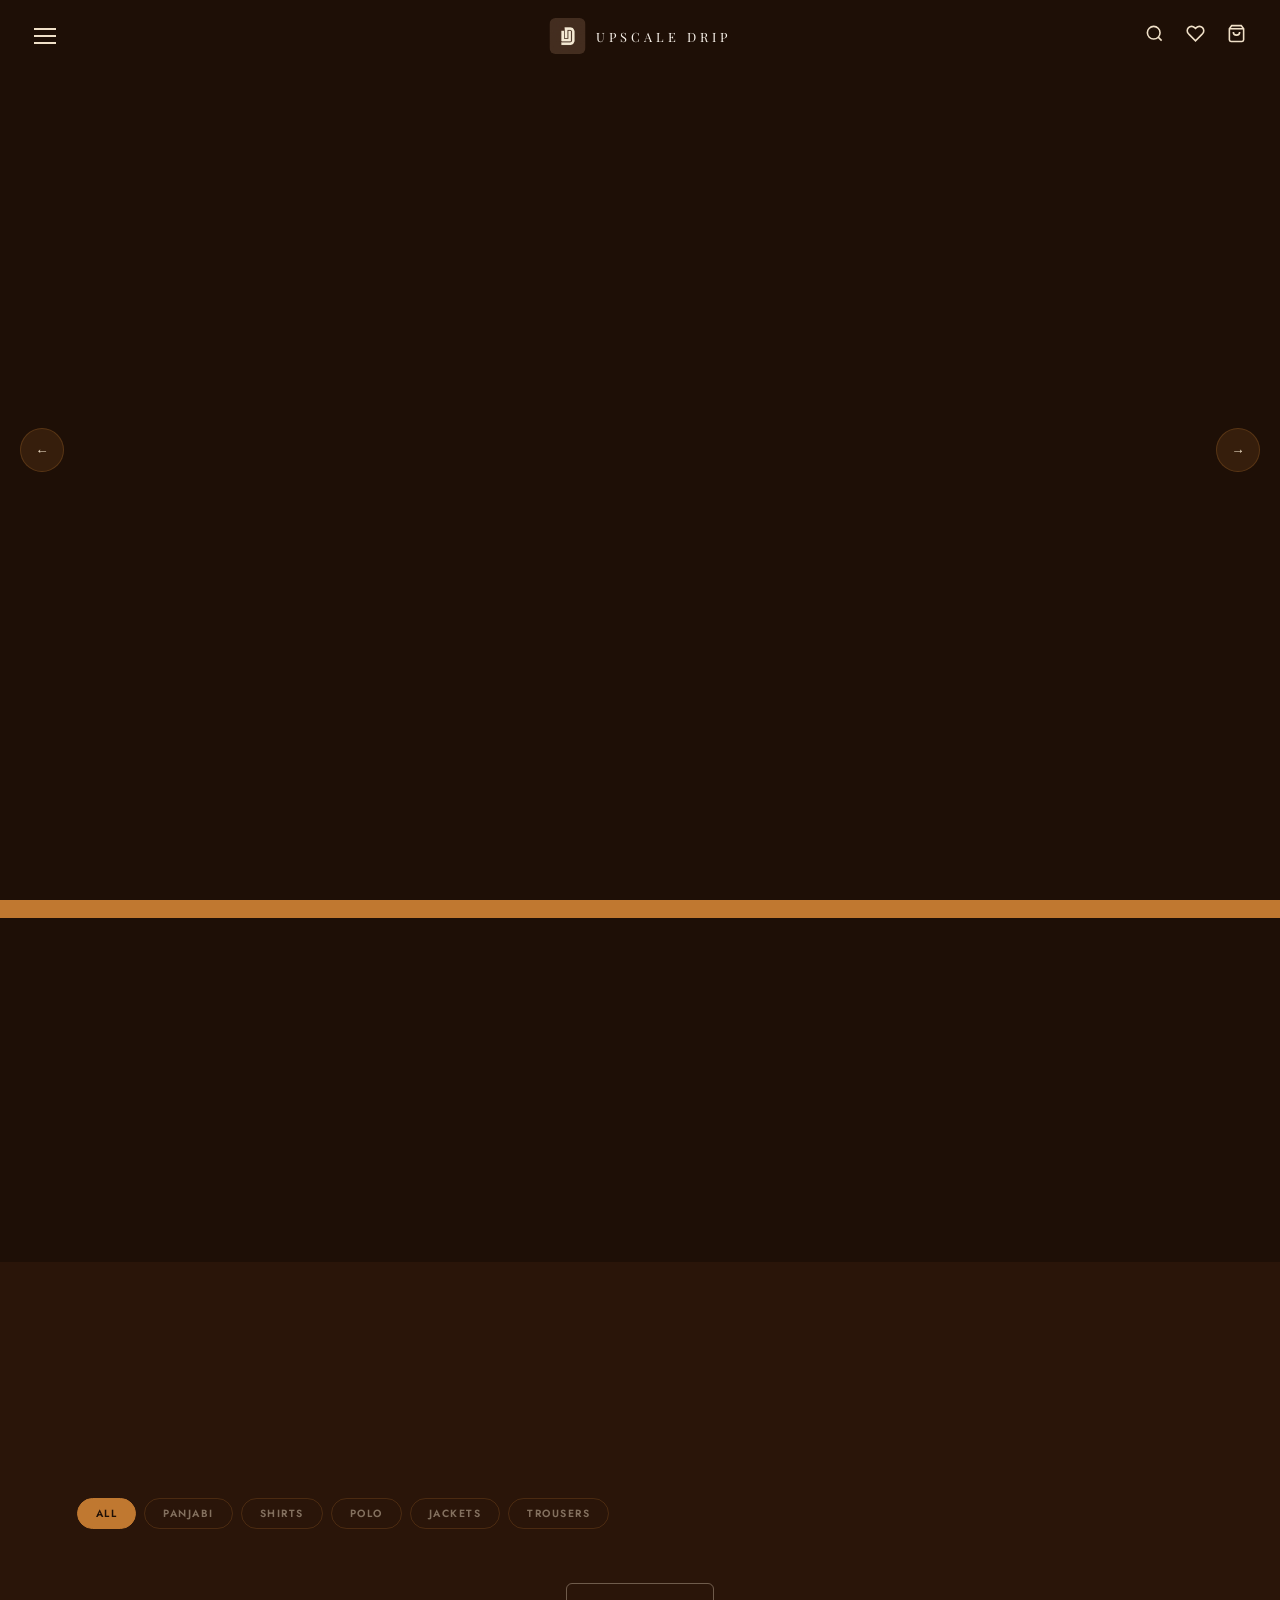
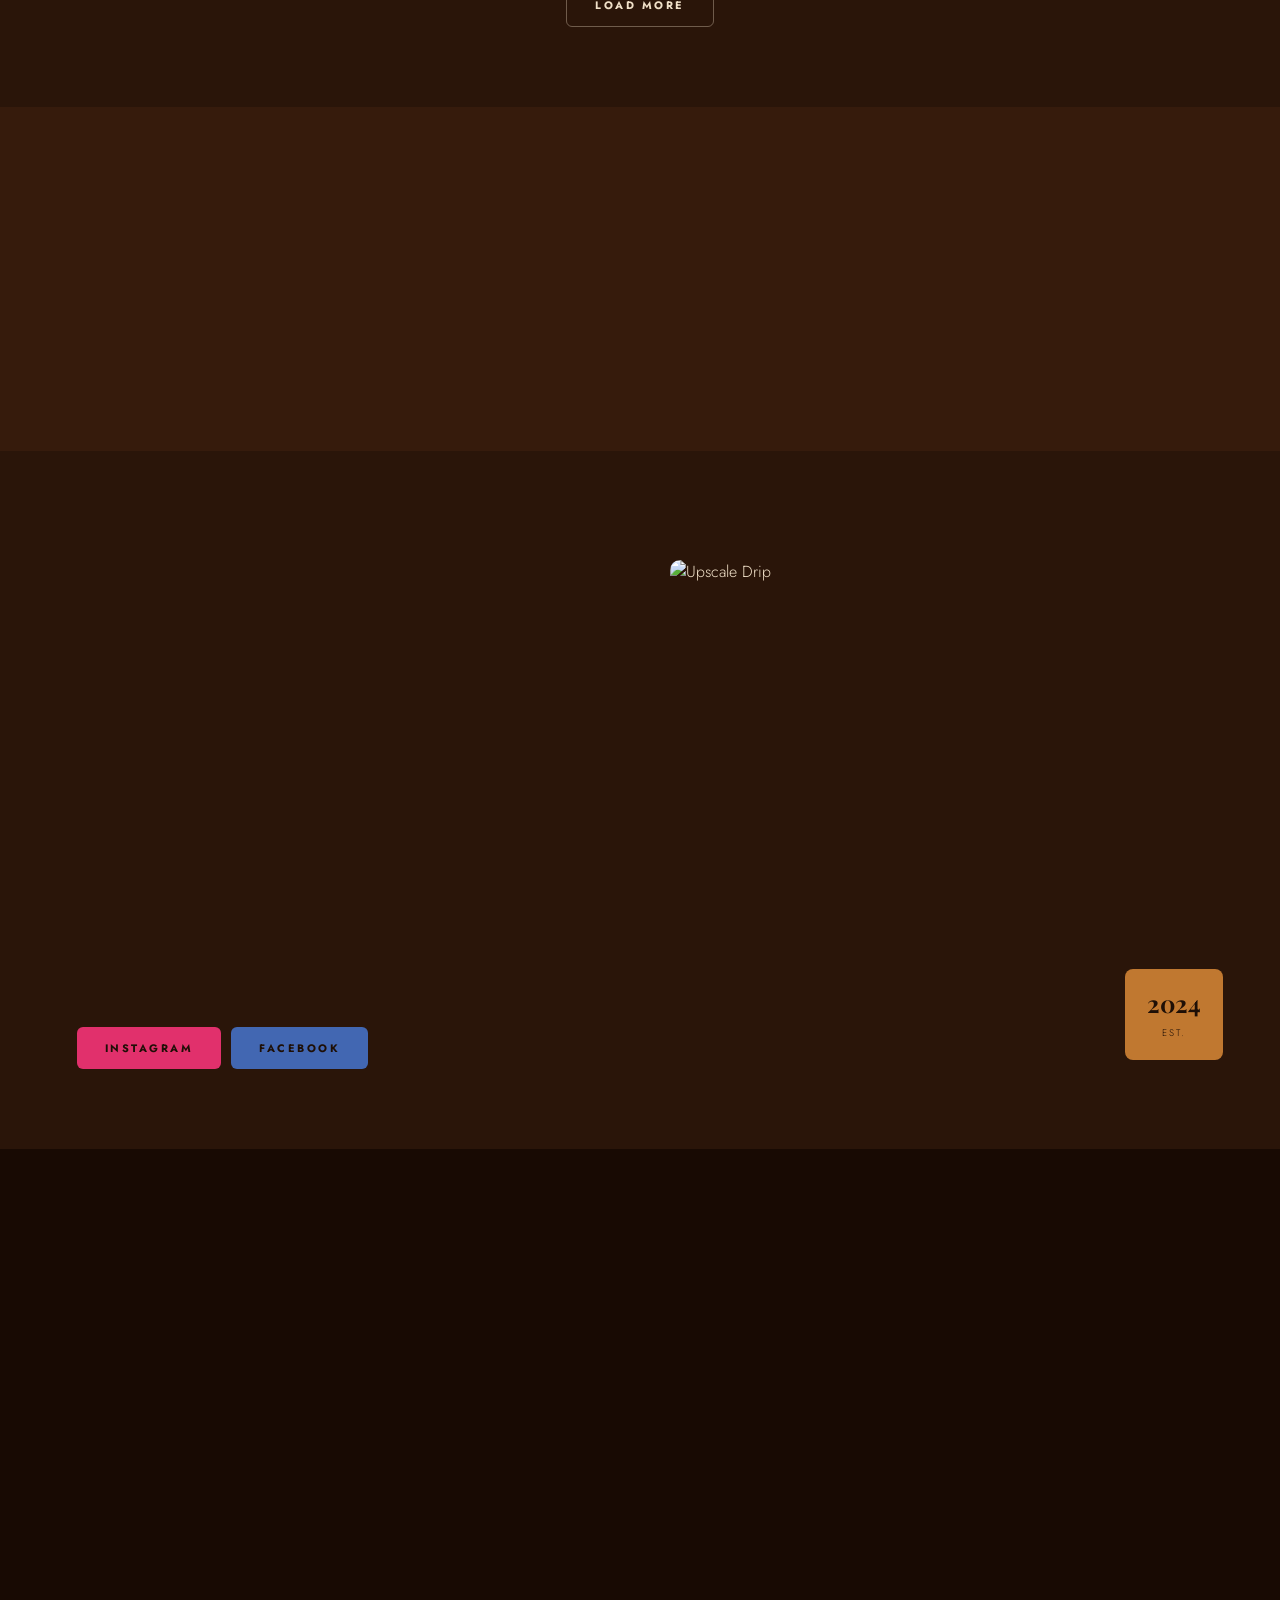
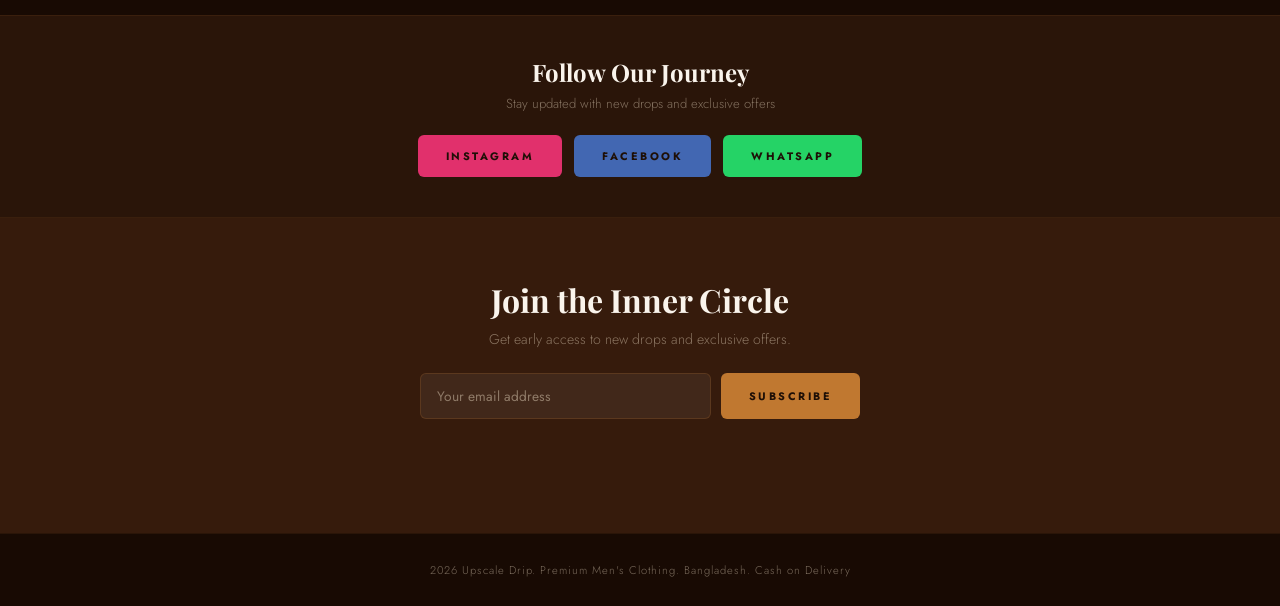
==== index.html @ 6ef4480a "Add files via upload" ====
<!DOCTYPE html>
<html lang="en">
<head>
<meta charset="UTF-8"/>
<meta name="viewport" content="width=device-width,initial-scale=1.0"/>
<title>Upscale Drip - Premium Men's Clothing</title>
<link href="https://fonts.googleapis.com/css2?family=Playfair+Display:ital,wght@0,400;0,700;1,400&family=Jost:wght@200;300;400;500;600&display=swap" rel="stylesheet"/>
<style>
*,*::before,*::after{box-sizing:border-box;margin:0;padding:0}
:root{--bg:#1e0f06;--bg2:#2a1509;--bg3:#361b0c;--bg4:#180a03;--ac:#c07830;--ac2:#e09048;--cr:#f0e0c8;--cr2:#faf4ec;--mu:rgba(240,224,200,.45);--r:6px;--sf:'Playfair Display',serif;--bf:'Jost',sans-serif}
html{scroll-behavior:smooth}
body{background:var(--bg);color:var(--cr);font-family:var(--bf);font-weight:300;overflow-x:hidden}
img{max-width:100%;display:block}
a{color:inherit;text-decoration:none}
button{font-family:inherit;cursor:pointer;border:none;background:none}
.nav{position:fixed;top:0;left:0;right:0;z-index:500;display:flex;align-items:center;justify-content:space-between;padding:18px 28px;transition:all .35s}
.nav.scrolled{background:rgba(20,8,2,.92);backdrop-filter:blur(12px);padding:13px 28px;box-shadow:0 2px 30px rgba(0,0,0,.4)}
.hamburger{display:flex;flex-direction:column;gap:5px;padding:6px}
.hamburger span{display:block;width:22px;height:2px;background:var(--cr);transition:all .3s;transform-origin:center}
.hamburger.open span:nth-child(1){transform:translateY(7px) rotate(45deg)}
.hamburger.open span:nth-child(2){opacity:0}
.hamburger.open span:nth-child(3){transform:translateY(-7px) rotate(-45deg)}
.nav__logo{display:flex;align-items:center;gap:10px;position:absolute;left:50%;transform:translateX(-50%)}
.nav__logo-img{width:36px;height:36px;border-radius:6px;object-fit:cover}
.nav__logo span{font-family:var(--sf);font-size:.8rem;letter-spacing:4px;color:var(--cr2)}
.nav__icons{display:flex;align-items:center;gap:10px}
.nav__icon{color:var(--cr);padding:6px;position:relative;transition:color .2s}
.nav__icon:hover{color:var(--ac)}
.cart-badge{position:absolute;top:-2px;right:-2px;background:var(--ac);color:var(--bg);font-size:.55rem;font-weight:700;width:16px;height:16px;border-radius:50%;display:flex;align-items:center;justify-content:center;opacity:0;transition:opacity .2s}
.cart-badge.on{opacity:1}
.menu-overlay{display:none;position:fixed;inset:0;background:rgba(0,0,0,.6);z-index:700}
.menu-overlay.on{display:block}
.side-menu{position:fixed;top:0;left:-280px;width:280px;height:100vh;background:var(--bg4);z-index:800;transition:left .35s;display:flex;flex-direction:column;overflow-y:auto}
.side-menu.on{left:0}
.side-menu__top{padding:28px 20px 20px;border-bottom:1px solid rgba(192,120,48,.15);display:flex;align-items:center;gap:12px;position:relative}
.side-menu__logo{width:42px;height:42px;border-radius:8px;object-fit:cover}
.side-menu__brand{font-family:var(--sf);font-size:.85rem;letter-spacing:3px;color:var(--ac)}
.side-menu__close{position:absolute;right:16px;top:24px;color:var(--mu);font-size:1.1rem;padding:4px}
.side-menu__nav{padding:10px 0;flex:1}
.side-menu__nav a{display:flex;align-items:center;gap:12px;padding:13px 20px;font-size:.82rem;color:var(--mu);transition:all .2s}
.side-menu__nav a:hover{color:var(--ac);background:rgba(192,120,48,.06)}
.side-menu__socials{padding:16px 20px;border-top:1px solid rgba(192,120,48,.12)}
.side-menu__social-label{font-size:.58rem;letter-spacing:3px;text-transform:uppercase;color:var(--mu);margin-bottom:10px}
.social-row{display:flex;align-items:center;gap:10px;padding:8px 0;font-size:.76rem;transition:color .2s}
.social-row.ig:hover{color:#e1306c}.social-row.fb:hover{color:#4267b2}.social-row.wa:hover{color:#25d366}
.search-bar{position:fixed;top:0;left:0;right:0;background:var(--bg2);border-bottom:1px solid rgba(192,120,48,.2);padding:16px 24px;display:none;align-items:center;gap:12px;z-index:600}
.search-bar.on{display:flex}
.search-bar input{flex:1;background:none;border:none;outline:none;color:var(--cr);font-size:1rem;font-family:var(--bf)}
.search-bar input::placeholder{color:var(--mu)}
.hero{height:100vh;min-height:600px;position:relative;overflow:hidden}
.hero__slides{position:absolute;inset:0}
.hero__slide{position:absolute;inset:0;background-size:cover;background-position:center;opacity:0;transition:opacity 1s}
.hero__slide.active{opacity:1}
.hero__overlay{position:absolute;inset:0;background:linear-gradient(to right,rgba(10,4,1,.75) 40%,rgba(10,4,1,.2))}
.hero__content{position:absolute;bottom:15%;left:8%;max-width:520px}
.hero__tag{font-size:.65rem;letter-spacing:4px;text-transform:uppercase;color:var(--ac);margin-bottom:14px}
.hero__content h1{font-family:var(--sf);font-size:clamp(2.8rem,7vw,5.5rem);line-height:1.05;color:var(--cr2);margin-bottom:16px}
.hero__content h1 em{color:var(--ac);font-style:italic}
.hero__sub{font-size:.9rem;color:var(--mu);margin-bottom:28px;line-height:1.7;max-width:380px}
.hero__btns{display:flex;gap:12px;flex-wrap:wrap}
.hero__dots{position:absolute;bottom:32px;left:50%;transform:translateX(-50%);display:flex;gap:8px}
.hero__dot{width:6px;height:6px;border-radius:50%;background:rgba(240,224,200,.3);cursor:pointer;transition:all .3s}
.hero__dot.active{background:var(--ac);width:22px;border-radius:4px}
.hero__arr{position:absolute;top:50%;transform:translateY(-50%);background:rgba(192,120,48,.15);border:1px solid rgba(192,120,48,.25);color:var(--cr);width:44px;height:44px;border-radius:50%;display:flex;align-items:center;justify-content:center;transition:all .25s}
.hero__arr:hover{background:rgba(192,120,48,.3)}
.hero__arr--l{left:20px}.hero__arr--r{right:20px}
.ticker{background:var(--ac);overflow:hidden;padding:9px 0}
.ticker__inner{display:flex;white-space:nowrap;animation:tick 22s linear infinite}
@keyframes tick{0%{transform:translateX(0)}100%{transform:translateX(-50%)}}
.ticker__item{font-size:.65rem;font-weight:600;letter-spacing:3px;text-transform:uppercase;color:var(--bg);padding:0 28px}
.ticker__dot{color:var(--bg3);opacity:.5}
section{padding:80px 6%}
.sec-tag{font-size:.6rem;letter-spacing:4px;text-transform:uppercase;color:var(--ac);margin-bottom:8px}
.sec-title{font-family:var(--sf);font-size:clamp(1.8rem,4vw,3rem);color:var(--cr2);margin-bottom:10px}
.sec-sub{color:var(--mu);font-size:.88rem;max-width:480px;line-height:1.7;margin-bottom:36px}
.products-grid{display:grid;grid-template-columns:repeat(auto-fill,minmax(240px,1fr));gap:20px;margin-bottom:28px}
.pcard{background:var(--bg2);border-radius:10px;overflow:hidden;cursor:pointer;transition:transform .3s,box-shadow .3s}
.pcard:hover{transform:translateY(-5px);box-shadow:0 20px 50px rgba(0,0,0,.4)}
.pcard__img{position:relative;overflow:hidden;aspect-ratio:3/4}
.pcard__img img{width:100%;height:100%;object-fit:cover;object-position:top;transition:transform .5s}
.pcard:hover .pcard__img img{transform:scale(1.06)}
.pcard__ov{position:absolute;inset:0;display:flex;align-items:flex-end;justify-content:center;padding-bottom:16px;background:linear-gradient(to top,rgba(0,0,0,.5),transparent);opacity:0;transition:opacity .3s}
.pcard:hover .pcard__ov{opacity:1}
.qv-btn{background:var(--ac);color:var(--bg);font-size:.62rem;font-weight:700;letter-spacing:2px;text-transform:uppercase;padding:9px 20px;border-radius:4px}
.pcard__info{padding:14px 16px}
.pcard__info h3{font-family:var(--sf);font-size:.95rem;color:var(--cr2);margin-bottom:3px;line-height:1.3}
.pcat{font-size:.62rem;letter-spacing:2px;text-transform:uppercase;color:var(--mu);margin-bottom:8px}
.pcur{font-size:1rem;font-weight:600;color:var(--ac)}
.badge{position:absolute;top:12px;left:12px;font-size:.55rem;font-weight:700;letter-spacing:1.5px;text-transform:uppercase;padding:4px 9px;border-radius:3px}
.b-new{background:var(--ac);color:var(--bg)}
.filters{display:flex;gap:8px;flex-wrap:wrap;margin-bottom:26px}
.fbtn{padding:7px 18px;border-radius:20px;font-size:.65rem;font-weight:600;letter-spacing:1.5px;text-transform:uppercase;border:1px solid rgba(192,120,48,.22);color:var(--mu);transition:all .22s}
.fbtn:hover{border-color:var(--ac);color:var(--cr)}
.fbtn.active{background:var(--ac);border-color:var(--ac);color:var(--bg)}
.btn{display:inline-flex;align-items:center;gap:8px;padding:13px 28px;background:var(--ac);color:var(--bg);font-family:var(--bf);font-size:.68rem;font-weight:700;letter-spacing:2.5px;text-transform:uppercase;border-radius:var(--r);transition:all .25s;border:none;cursor:pointer}
.btn:hover{background:var(--ac2);transform:translateY(-2px)}
.btn--ghost{background:transparent;border:1px solid rgba(240,224,200,.35);color:var(--cr)}
.btn--ghost:hover{background:rgba(240,224,200,.08);border-color:var(--cr)}
.load-wrap{text-align:center;margin-top:10px}
#about{background:var(--bg2)}
.about-grid{display:grid;grid-template-columns:1fr 1fr;gap:60px;align-items:center}
.about-stats{display:grid;grid-template-columns:1fr 1fr;gap:20px;margin:28px 0}
.stat{background:var(--bg3);border-radius:8px;padding:20px;text-align:center}
.stat-num{font-family:var(--sf);font-size:2rem;color:var(--ac)}
.stat-lbl{font-size:.62rem;letter-spacing:2px;text-transform:uppercase;color:var(--mu);margin-top:4px}
.about-img-wrap{position:relative}
.about-img-wrap img{border-radius:10px;width:100%;height:480px;object-fit:cover}
.about-badge{position:absolute;bottom:-20px;right:-20px;background:var(--ac);color:var(--bg);padding:18px 22px;border-radius:8px;text-align:center}
.about-badge strong{font-family:var(--sf);font-size:1.5rem;display:block}
.about-badge span{font-size:.6rem;letter-spacing:2px;text-transform:uppercase}
.about-socials{display:flex;gap:10px;flex-wrap:wrap;margin-top:24px}
#panjabi{background:var(--bg3)}
#contact{background:var(--bg4)}
.contact-grid{display:grid;grid-template-columns:repeat(4,1fr);gap:16px}
.ccard{background:var(--bg2);border:1px solid rgba(192,120,48,.12);border-radius:10px;padding:28px 20px;text-align:center;transition:all .3s;display:block}
.ccard:hover{border-color:var(--ac);transform:translateY(-4px)}
.ccard svg{margin:0 auto 14px;color:var(--ac)}
.ccard h4{font-family:var(--sf);font-size:.95rem;color:var(--cr2);margin-bottom:6px}
.ccard p{font-size:.75rem;color:var(--mu)}
.social-banner{background:var(--bg2);border-top:1px solid rgba(192,120,48,.1);border-bottom:1px solid rgba(192,120,48,.1);padding:40px 6%;text-align:center}
.social-banner h3{font-family:var(--sf);font-size:1.5rem;color:var(--cr2);margin-bottom:6px}
.social-banner p{color:var(--mu);font-size:.82rem;margin-bottom:22px}
.social-btns{display:flex;justify-content:center;gap:12px;flex-wrap:wrap}
.sb-ig{background:#e1306c}.sb-ig:hover{background:#c02060}
.sb-fb{background:#4267b2}.sb-fb:hover{background:#304d99}
.sb-wa{background:#25d366}.sb-wa:hover{background:#1aaa50}
.newsletter{background:var(--bg3);padding:60px 6%;text-align:center}
.newsletter h2{font-family:var(--sf);font-size:2rem;color:var(--cr2);margin-bottom:8px}
.newsletter p{color:var(--mu);margin-bottom:24px;font-size:.88rem}
.nl-form{display:flex;gap:10px;max-width:440px;margin:0 auto}
.nl-form input{flex:1;padding:12px 16px;background:rgba(255,255,255,.06);border:1px solid rgba(192,120,48,.2);color:var(--cr);font-family:var(--bf);font-size:.86rem;border-radius:var(--r);outline:none}
.nl-form input::placeholder{color:var(--mu)}
#nlMsg{margin-top:12px;color:var(--ac);font-size:.78rem;min-height:18px}
footer{background:var(--bg4);padding:28px 6%;text-align:center;border-top:1px solid rgba(192,120,48,.1)}
footer p{font-size:.7rem;color:var(--mu);letter-spacing:1px}
.overlay{display:none;position:fixed;inset:0;background:rgba(0,0,0,.7);backdrop-filter:blur(4px);z-index:900}
.overlay.on{display:block}
.hi-overlay{z-index:1100}
.prod-modal{position:fixed;top:50%;left:50%;transform:translate(-50%,-50%) scale(.93);background:var(--bg2);width:92%;max-width:700px;max-height:90vh;overflow-y:auto;border-radius:12px;display:flex;z-index:901;opacity:0;pointer-events:none;transition:all .3s;box-shadow:0 30px 80px rgba(0,0,0,.7)}
.prod-modal.on{opacity:1;pointer-events:all;transform:translate(-50%,-50%) scale(1)}
.modal-close{position:absolute;top:14px;right:16px;font-size:1.2rem;color:var(--mu);z-index:10}
.modal-img{width:45%;flex-shrink:0}
.modal-img img{width:100%;height:100%;object-fit:cover;object-position:top;border-radius:12px 0 0 12px}
.modal-body{padding:32px 28px;flex:1}
.modal-tag{font-size:.58rem;font-weight:700;letter-spacing:2px;text-transform:uppercase;padding:4px 9px;border-radius:3px;display:inline-block;margin-bottom:10px}
.modal-body h2{font-family:var(--sf);font-size:1.35rem;color:var(--cr2);margin-bottom:10px;line-height:1.3}
.mprice{font-size:1.4rem;font-weight:600;color:var(--ac)}
.mdesc{font-size:.8rem;color:var(--mu);line-height:1.7;margin:12px 0}
.modal-opt{margin-top:16px}
.opt-label{font-size:.6rem;letter-spacing:2px;text-transform:uppercase;color:var(--ac);margin-bottom:8px}
.size-grid{display:flex;gap:7px;flex-wrap:wrap}
.sbtn{padding:7px 13px;border:1px solid rgba(192,120,48,.25);color:var(--mu);font-size:.75rem;border-radius:4px;transition:all .2s}
.sbtn:hover{border-color:var(--ac);color:var(--cr)}
.sbtn.sel{background:var(--ac);border-color:var(--ac);color:var(--bg);font-weight:700}
.qty-box{display:flex;align-items:center}
.qty-box button{width:34px;height:34px;border:1px solid rgba(192,120,48,.25);color:var(--cr);font-size:1rem}
.qty-box span{width:40px;text-align:center;font-size:.9rem;border-top:1px solid rgba(192,120,48,.25);border-bottom:1px solid rgba(192,120,48,.25);height:34px;line-height:34px}
.add-btn{width:100%;margin-top:20px;justify-content:center}
.cart-overlay{display:none;position:fixed;inset:0;background:rgba(0,0,0,.6);z-index:1000}
.cart-overlay.on{display:block}
.cart-drawer{position:fixed;top:0;right:-420px;width:100%;max-width:420px;height:100vh;background:var(--bg2);z-index:1001;transition:right .35s;display:flex;flex-direction:column;border-left:1px solid rgba(192,120,48,.15)}
.cart-drawer.on{right:0}
.drawer-head{padding:20px 20px 16px;border-bottom:1px solid rgba(192,120,48,.12);display:flex;align-items:center;justify-content:space-between}
.drawer-head h3{font-family:var(--sf);font-size:1.1rem;color:var(--cr2)}
.drawer-head span{font-size:.72rem;color:var(--mu)}
.drawer-close{color:var(--mu);font-size:1.1rem}
.drawer-body{flex:1;overflow-y:auto;padding:16px 20px}
.empty-msg{text-align:center;color:var(--mu);padding:40px 0;font-size:.85rem}
.citem{display:flex;gap:13px;margin-bottom:16px;padding-bottom:16px;border-bottom:1px solid rgba(192,120,48,.08)}
.citem__img{width:68px;height:80px;flex-shrink:0;border-radius:6px;overflow:hidden}
.citem__img img{width:100%;height:100%;object-fit:cover;object-position:top}
.citem__info{flex:1;min-width:0}
.citem__info h4{font-family:var(--sf);font-size:.85rem;color:var(--cr2);line-height:1.3;margin-bottom:3px}
.citem__info p{font-size:.7rem;color:var(--mu);margin-bottom:8px}
.citem__row{display:flex;align-items:center;justify-content:space-between}
.qty-ctrl{display:flex;align-items:center;border:1px solid rgba(192,120,48,.2);border-radius:4px;overflow:hidden}
.qty-ctrl button{width:26px;height:26px;color:var(--cr);font-size:.9rem}
.qty-ctrl span{width:28px;text-align:center;font-size:.78rem}
.rm-btn{font-size:.62rem;letter-spacing:1px;text-transform:uppercase;color:var(--mu)}
.rm-btn:hover{color:#e74c3c}
.cprice{font-size:.88rem;font-weight:600;color:var(--ac);flex-shrink:0}
.drawer-footer{padding:16px 20px;border-top:1px solid rgba(192,120,48,.12)}
.cart-total-row{display:flex;justify-content:space-between;align-items:center;margin-bottom:12px;font-size:.82rem}
.cart-total-row strong{font-size:1rem;color:var(--ac)}
.co-modal{position:fixed;top:50%;left:50%;transform:translate(-50%,-50%) scale(.93);background:var(--bg2);width:92%;max-width:480px;max-height:90vh;overflow-y:auto;border-radius:12px;padding:34px 30px;z-index:1001;opacity:0;pointer-events:none;transition:all .3s;box-shadow:0 30px 80px rgba(0,0,0,.7)}
.co-modal.on{opacity:1;pointer-events:all;transform:translate(-50%,-50%) scale(1)}
.co-modal h2{font-family:var(--sf);font-size:1.5rem;color:var(--cr2);margin-bottom:4px}
.co-sub{font-size:.72rem;color:var(--mu);margin-bottom:20px}
.form-row2{display:grid;grid-template-columns:1fr 1fr;gap:10px;margin-bottom:10px}
.co-modal input,.co-modal textarea{width:100%;padding:11px 13px;background:rgba(255,255,255,.04);border:1px solid rgba(192,120,48,.2);color:var(--cr);font-family:var(--bf);font-size:.84rem;border-radius:var(--r);outline:none;margin-bottom:10px;resize:none}
.co-modal input:focus,.co-modal textarea:focus{border-color:var(--ac)}
.co-modal input::placeholder,.co-modal textarea::placeholder{color:var(--mu)}
.order-sum{background:var(--bg3);border-radius:6px;padding:12px 14px;margin-bottom:10px;font-size:.76rem;color:var(--mu);line-height:1.9}
.order-total-line{font-size:.82rem;color:var(--cr);margin-bottom:4px}
.order-total-line strong{color:var(--ac);font-size:1rem}
.suc-modal{position:fixed;top:50%;left:50%;transform:translate(-50%,-50%) scale(.93);background:var(--bg2);width:88%;max-width:380px;border-radius:14px;padding:44px 32px;text-align:center;z-index:1101;opacity:0;pointer-events:none;transition:all .3s;box-shadow:0 30px 80px rgba(0,0,0,.7)}
.suc-modal.on{opacity:1;pointer-events:all;transform:translate(-50%,-50%) scale(1)}
.suc-icon{font-size:2.8rem;margin-bottom:14px}
.suc-modal h2{font-family:var(--sf);font-size:1.5rem;color:var(--cr2);margin-bottom:8px}
.suc-modal p{font-size:.82rem;color:var(--mu);line-height:1.7;margin-bottom:20px}
.reveal{opacity:0;transform:translateY(28px);transition:opacity .65s,transform .65s}
/* GALLERY */
.gallery-main{width:100%;aspect-ratio:3/4;overflow:hidden;border-radius:12px 0 0 0}
.gallery-main img{width:100%;height:100%;object-fit:cover;object-position:top;transition:opacity .3s}
.gallery-thumbs{display:flex;gap:6px;padding:6px;overflow-x:auto;background:var(--bg3)}
.gthumb{width:54px;height:60px;flex-shrink:0;border-radius:4px;overflow:hidden;cursor:pointer;border:2px solid transparent;transition:border-color .2s}
.gthumb.active{border-color:var(--ac)}
.gthumb img{width:100%;height:100%;object-fit:cover;object-position:top}
/* COLORS */
.color-swatches{display:flex;gap:8px;flex-wrap:wrap;margin-top:6px}
.cswatch{width:26px;height:26px;border-radius:50%;cursor:pointer;border:2px solid transparent;transition:all .2s;box-shadow:0 0 0 1px rgba(240,224,200,.2)}
.cswatch.sel{border-color:var(--ac);transform:scale(1.15)}
.cname{font-size:.7rem;color:var(--mu);margin-left:4px;line-height:26px}
/* SIZE CHART */
.size-chart-btn{font-size:.65rem;color:var(--ac);text-decoration:underline;cursor:pointer;background:none;border:none;margin-left:8px}
.sc-modal{position:fixed;top:50%;left:50%;transform:translate(-50%,-50%) scale(.93);background:var(--bg2);width:92%;max-width:520px;max-height:80vh;overflow-y:auto;border-radius:12px;padding:28px;z-index:1200;opacity:0;pointer-events:none;transition:all .3s;box-shadow:0 30px 80px rgba(0,0,0,.8)}
.sc-modal.on{opacity:1;pointer-events:all;transform:translate(-50%,-50%) scale(1)}
.sc-modal h3{font-family:var(--sf);font-size:1.2rem;color:var(--cr2);margin-bottom:16px}
.sc-modal img{width:100%;border-radius:8px}
.sc-modal pre{font-size:.78rem;color:var(--mu);line-height:1.9;white-space:pre-wrap}
.reveal.vis{opacity:1;transform:none}
@media(max-width:860px){.about-grid{grid-template-columns:1fr}.about-img-wrap{display:none}.contact-grid{grid-template-columns:1fr 1fr}}
@media(max-width:560px){.prod-modal{flex-direction:column}.modal-img{width:100%;height:240px}.modal-img img{border-radius:12px 12px 0 0}.nl-form{flex-direction:column}.hero__content h1{font-size:2.4rem}}
@media(max-width:400px){.contact-grid{grid-template-columns:1fr}}
</style>
</head>
<body>

<nav class="nav" id="navbar">
  <button class="hamburger" id="hamburger"><span></span><span></span><span></span></button>
  <a href="#home" class="nav__logo">
    <img src="logo.jpg" alt="Upscale Drip" class="nav__logo-img"/>
    <span>UPSCALE DRIP</span>
  </a>
  <div class="nav__icons">
    <button class="nav__icon" id="searchToggle"><svg width="19" height="19" viewBox="0 0 24 24" fill="none" stroke="currentColor" stroke-width="2"><circle cx="11" cy="11" r="8"/><path d="m21 21-4.35-4.35"/></svg></button>
    <button class="nav__icon"><svg width="19" height="19" viewBox="0 0 24 24" fill="none" stroke="currentColor" stroke-width="2"><path d="M20.84 4.61a5.5 5.5 0 0 0-7.78 0L12 5.67l-1.06-1.06a5.5 5.5 0 0 0-7.78 7.78l1.06 1.06L12 21.23l7.78-7.78 1.06-1.06a5.5 5.5 0 0 0 0-7.78z"/></svg></button>
    <button class="nav__icon" id="cartBtn"><svg width="19" height="19" viewBox="0 0 24 24" fill="none" stroke="currentColor" stroke-width="2"><path d="M6 2 3 6v14a2 2 0 0 0 2 2h14a2 2 0 0 0 2-2V6l-3-4z"/><line x1="3" y1="6" x2="21" y2="6"/><path d="M16 10a4 4 0 0 1-8 0"/></svg><span class="cart-badge" id="cartCount">0</span></button>
  </div>
</nav>

<div class="menu-overlay" id="menuOverlay" onclick="closeMenu()"></div>
<aside class="side-menu" id="sideMenu">
  <div class="side-menu__top">
    <img src="logo.jpg" alt="Upscale Drip" class="side-menu__logo"/>
    <p class="side-menu__brand">UPSCALE DRIP</p>
    <button class="side-menu__close" onclick="closeMenu()">&#10005;</button>
  </div>
  <nav class="side-menu__nav">
    <a href="#home" onclick="closeMenu()">Home</a>
    <a href="#new" onclick="closeMenu()">New Arrivals</a>
    <a href="#collection" onclick="closeMenu()">Men's Collection</a>
    <a href="#panjabi" onclick="closeMenu()">Panjabi</a>
    <a href="#about" onclick="closeMenu()">About Us</a>
    <a href="#contact" onclick="closeMenu()">Contact</a>
  </nav>
  <div class="side-menu__socials">
    <p class="side-menu__social-label">Follow Us</p>
    <a href="https://www.instagram.com/upscale_drip/" target="_blank" class="social-row ig">Instagram</a>
    <a href="https://www.facebook.com/share/1BNRPVorrj/" target="_blank" class="social-row fb">Facebook</a>
    <a href="https://wa.me/8801964209823" target="_blank" class="social-row wa">WhatsApp</a>
  </div>
</aside>

<div class="search-bar" id="searchBar">
  <svg width="18" height="18" viewBox="0 0 24 24" fill="none" stroke="currentColor" stroke-width="2"><circle cx="11" cy="11" r="8"/><path d="m21 21-4.35-4.35"/></svg>
  <input type="text" id="searchInput" placeholder="Search products..."/>
  <button id="searchClose">&#10005;</button>
</div>

<section class="hero" id="home">
  <div class="hero__slides" id="heroSlides"></div>
  <button class="hero__arr hero__arr--l" onclick="prevSlide()">&#8592;</button>
  <button class="hero__arr hero__arr--r" onclick="nextSlide()">&#8594;</button>
  <div class="hero__dots" id="heroDots"></div>
</section>

<div class="ticker"><div class="ticker__inner" id="tickerInner"></div></div>

<section id="new">
  <p class="sec-tag reveal">Just Dropped</p>
  <h2 class="sec-title reveal">New Arrivals</h2>
  <p class="sec-sub reveal">The latest from Upscale Drip.</p>
  <div class="products-grid" id="newGrid"></div>
</section>

<section id="collection" style="background:var(--bg2)">
  <p class="sec-tag reveal">Explore</p>
  <h2 class="sec-title reveal">Men's Collection</h2>
  <p class="sec-sub reveal">From shirts to jackets, everything a man needs to dress sharp.</p>
  <div class="filters">
    <button class="fbtn active" data-f="all">All</button>
    <button class="fbtn" data-f="panjabi">Panjabi</button>
    <button class="fbtn" data-f="shirt">Shirts</button>
    <button class="fbtn" data-f="polo">Polo</button>
    <button class="fbtn" data-f="jacket">Jackets</button>
    <button class="fbtn" data-f="trouser">Trousers</button>
  </div>
  <div class="products-grid" id="allGrid"></div>
  <div class="load-wrap"><button class="btn btn--ghost" id="loadMore">Load More</button></div>
</section>

<section id="panjabi">
  <p class="sec-tag reveal">Traditional Modern</p>
  <h2 class="sec-title reveal">Short Panjabi</h2>
  <p class="sec-sub reveal">Premium cotton, hand-finished details.</p>
  <div class="products-grid" id="panjabi-grid"></div>
</section>

<section id="about">
  <div class="about-grid">
    <div>
      <p class="sec-tag reveal">Our Story</p>
      <h2 class="sec-title reveal">Crafted for the Modern Bangladeshi Man</h2>
      <p class="sec-sub reveal">Upscale Drip was born from a simple belief that men in Bangladesh deserve premium quality clothing.</p>
      <div class="about-stats">
        <div class="stat reveal"><div class="stat-num">500+</div><div class="stat-lbl">Happy Customers</div></div>
        <div class="stat reveal"><div class="stat-num">50+</div><div class="stat-lbl">Products</div></div>
        <div class="stat reveal"><div class="stat-num">100%</div><div class="stat-lbl">Premium Quality</div></div>
        <div class="stat reveal"><div class="stat-num">COD</div><div class="stat-lbl">Cash on Delivery</div></div>
      </div>
      <div class="about-socials">
        <a href="https://www.instagram.com/upscale_drip/" target="_blank" class="btn sb-ig">Instagram</a>
        <a href="https://www.facebook.com/share/1BNRPVorrj/" target="_blank" class="btn sb-fb">Facebook</a>
      </div>
    </div>
    <div class="about-img-wrap">
      <img src="https://images.unsplash.com/photo-1602810318383-e386cc2a3ccf?w=800&q=80" alt="Upscale Drip"/>
      <div class="about-badge"><strong>2024</strong><span>Est.</span></div>
    </div>
  </div>
</section>

<section id="contact">
  <p class="sec-tag reveal" style="text-align:center">Get in Touch</p>
  <h2 class="sec-title reveal" style="text-align:center">Contact Us</h2>
  <p class="sec-sub reveal" style="text-align:center;margin:0 auto 36px">We are here to help. Reach out anytime.</p>
  <div class="contact-grid">
    <a href="https://wa.me/8801964209823" target="_blank" class="ccard reveal"><svg width="28" height="28" viewBox="0 0 24 24" fill="none" stroke="currentColor" stroke-width="1.5"><path d="M21 11.5a8.38 8.38 0 0 1-.9 3.8 8.5 8.5 0 0 1-7.6 4.7 8.38 8.38 0 0 1-3.8-.9L3 21l1.9-5.7a8.38 8.38 0 0 1-.9-3.8 8.5 8.5 0 0 1 4.7-7.6 8.38 8.38 0 0 1 3.8-.9h.5a8.48 8.48 0 0 1 8 8v.5z"/></svg><h4>WhatsApp</h4><p>01964-209823</p></a>
    <a href="/cdn-cgi/l/email-protection#4237323121232e2726302b326c202602252f232b2e6c212d2f" class="ccard reveal"><svg width="28" height="28" viewBox="0 0 24 24" fill="none" stroke="currentColor" stroke-width="1.5"><path d="M4 4h16c1.1 0 2 .9 2 2v12c0 1.1-.9 2-2 2H4c-1.1 0-2-.9-2-2V6c0-1.1.9-2 2-2z"/><polyline points="22,6 12,13 2,6"/></svg><h4>Email</h4><p><span class="__cf_email__" data-cfemail="097c797a6a68656c6d7b6079276b6d496e64686065276a6664">[email&#160;protected]</span></p></a>
    <a href="https://www.instagram.com/upscale_drip/" target="_blank" class="ccard reveal"><svg width="28" height="28" viewBox="0 0 24 24" fill="none" stroke="currentColor" stroke-width="1.5"><rect x="2" y="2" width="20" height="20" rx="5"/><circle cx="12" cy="12" r="4"/><circle cx="17.5" cy="6.5" r="1.2" fill="currentColor" stroke="none"/></svg><h4>Instagram</h4><p>@upscale_drip</p></a>
    <a href="https://www.facebook.com/share/1BNRPVorrj/" target="_blank" class="ccard reveal"><svg width="28" height="28" viewBox="0 0 24 24" fill="none" stroke="currentColor" stroke-width="1.5"><path d="M18 2h-3a5 5 0 0 0-5 5v3H7v4h3v8h4v-8h3l1-4h-4V7a1 1 0 0 1 1-1h3z"/></svg><h4>Facebook</h4><p>Upscale Drip BD</p></a>
  </div>
</section>

<div class="social-banner">
  <h3>Follow Our Journey</h3>
  <p>Stay updated with new drops and exclusive offers</p>
  <div class="social-btns">
    <a href="https://www.instagram.com/upscale_drip/" target="_blank" class="btn sb-ig">Instagram</a>
    <a href="https://www.facebook.com/share/1BNRPVorrj/" target="_blank" class="btn sb-fb">Facebook</a>
    <a href="https://wa.me/8801964209823" target="_blank" class="btn sb-wa">WhatsApp</a>
  </div>
</div>

<div class="newsletter">
  <h2>Join the Inner Circle</h2>
  <p>Get early access to new drops and exclusive offers.</p>
  <form class="nl-form" onsubmit="handleNL(event)">
    <input type="email" placeholder="Your email address" required/>
    <button type="submit" class="btn">Subscribe</button>
  </form>
  <p id="nlMsg"></p>
</div>

<footer><p>2026 Upscale Drip. Premium Men's Clothing. Bangladesh. Cash on Delivery</p></footer>

<div class="cart-overlay" id="cartOverlay" onclick="closeCart()"></div>
<div class="cart-drawer" id="cartDrawer">
  <div class="drawer-head">
    <div><h3>Your Cart</h3><span id="cartItemCount">0 items</span></div>
    <button class="drawer-close" onclick="closeCart()">&#10005;</button>
  </div>
  <div class="drawer-body" id="cartItems"><div class="empty-msg">Your cart is empty</div></div>
  <div class="drawer-footer" id="cartFooter" style="display:none">
    <div class="cart-total-row"><span>Subtotal</span><strong id="cartTotal">৳0</strong></div>
    <button class="btn" style="width:100%;margin-top:14px;justify-content:center" onclick="openCheckout()">Checkout - Cash on Delivery</button>
    <button class="btn btn--ghost" style="width:100%;margin-top:10px;justify-content:center" onclick="closeCart()">Continue Shopping</button>
  </div>
</div>

<div class="overlay" id="modalOverlay" onclick="closeModal()"></div>
<div class="prod-modal" id="prodModal">
  <button class="modal-close" onclick="closeModal()">&#10005;</button>
  <div class="modal-img" id="modalImg" style="display:flex;flex-direction:column;width:45%;flex-shrink:0">
    <div class="gallery-main"><img id="galleryMain" src="" alt=""/></div>
    <div class="gallery-thumbs" id="galleryThumbs"></div>
  </div>
  <div class="modal-body">
    <span class="modal-tag" id="modalTag"></span>
    <h2 id="modalName"></h2>
    <div><span class="mprice" id="mPrice"></span></div>
    <p class="mdesc" id="mDesc"></p>
    <div class="modal-opt" id="colorOpt" style="display:none"><p class="opt-label">Color</p><div class="color-swatches" id="colorGrid"></div></div>
    <div class="modal-opt"><p class="opt-label" style="display:inline">Select Size</p><button class="size-chart-btn" id="sizeChartBtn" style="display:none" onclick="openSizeChart()">Size Chart</button><div class="size-grid" id="sizeGrid"></div></div>
    <div class="modal-opt"><p class="opt-label">Quantity</p>
      <div class="qty-box"><button onclick="chQty(-1)">-</button><span id="qtyNum">1</span><button onclick="chQty(1)">+</button></div>
    </div>
    <button class="btn add-btn" onclick="addFromModal()">Add to Cart</button>
  </div>
</div>

<!-- SIZE CHART MODAL -->
<div class="overlay" id="scOverlay" onclick="closeSizeChart()" style="z-index:1199"></div>
<div class="sc-modal" id="scModal">
  <button class="modal-close" onclick="closeSizeChart()">&#10005;</button>
  <h3>Size Chart</h3>
  <div id="scContent"></div>
</div>

<div class="overlay" id="coOverlay" onclick="closeCheckout()"></div>
<div class="co-modal" id="coModal">
  <button class="modal-close" onclick="closeCheckout()">&#10005;</button>
  <h2>Complete Your Order</h2>
  <p class="co-sub">Cash on Delivery. We will confirm via WhatsApp</p>
  <form onsubmit="placeOrder(event)">
    <div class="form-row2">
      <input type="text" placeholder="Full Name" id="oName" required/>
      <input type="tel" placeholder="Phone Number" id="oPhone" required/>
    </div>
    <textarea placeholder="Full Delivery Address" id="oAddr" rows="3" required></textarea>
    <input type="text" placeholder="City / District" id="oCity" required/>
    <div class="order-sum" id="orderSum"></div>
    <div class="order-total-line">Total: <strong id="oTotal"></strong></div>
    <button type="submit" class="btn" style="width:100%;margin-top:16px;justify-content:center">Place Order</button>
  </form>
</div>

<div class="overlay hi-overlay" id="sucOverlay"></div>
<div class="suc-modal" id="sucModal">
  <div class="suc-icon">&#10003;</div>
  <h2>Order Placed!</h2>
  <p>Thank you! We will contact you on WhatsApp to confirm delivery.</p>
  <a href="https://wa.me/8801964209823" target="_blank" class="btn" style="margin-top:18px">Chat on WhatsApp</a>
  <button class="btn btn--ghost" style="margin-top:10px;width:100%;justify-content:center" onclick="closeSuc()">Continue Shopping</button>
</div>

<script data-cfasync="false" src="/cdn-cgi/scripts/5c5dd728/cloudflare-static/email-decode.min.js"></script><script>
var SB_URL='https://pwbvhiczbljxotyiqwin.supabase.co';
var SB_KEY='eyJhbGciOiJIUzI1NiIsInR5cCI6IkpXVCJ9.eyJpc3MiOiJzdXBhYmFzZSIsInJlZiI6InB3YnZoaWN6YmxqeG90eWlxd2luIiwicm9sZSI6ImFub24iLCJpYXQiOjE3NzMwNzA0NjQsImV4cCI6MjA4ODY0NjQ2NH0.D5AfG-0RzwMVuLhfY_UIaBmjnXt2v2VZ6OrHuLbLZ10';
// Settings loaded from Supabase settings table
var SITE_SETTINGS = {
  heroSlides: [
    {img:'https://images.unsplash.com/photo-1602810318383-e386cc2a3ccf?w=1600&q=80',tag:'SS 2026 New Collection',title:'PREMIUM',titleEm:'SHIRTS.',sub:'Crafted from the finest fabrics. Sharp, clean, effortlessly bold.',btn1:'Shop Now',btn1link:'#collection',btn2:'New Arrivals',btn2link:'#new'},
    {img:'https://images.unsplash.com/photo-1605518216938-7c31b7b14ad0?w=1600&q=80',tag:'Traditional Modern',title:'SHORT',titleEm:'PANJABI.',sub:'Premium cotton. Traditional elegance, modern cut.',btn1:'Shop Panjabi',btn1link:'#panjabi',btn2:'New Arrivals',btn2link:'#new'},
    {img:'https://images.unsplash.com/photo-1586363104862-3a5e2ab60d99?w=1600&q=80',tag:'Exclusive Limited',title:'PREMIUM',titleEm:'POLO.',sub:'Signature pique cotton. Bold comfort meets refined style.',btn1:'Shop Polo',btn1link:'#collection',btn2:'New Arrivals',btn2link:'#new'}
  ],
  tickerItems: ['New Arrivals SS26','Cash on Delivery','Short Panjabi','Linen Shirts','Premium Polo','Free Delivery Dhaka']
};

function norm(p){
  var s=p.sizes;if(!Array.isArray(s)){try{s=JSON.parse(s||'[]');}catch(e){s=['S','M','L','XL','XXL'];}}
  var imgs=p.images;if(!Array.isArray(imgs)){try{imgs=imgs?JSON.parse(imgs):[];}catch(e){imgs=[];}}
  var cols=p.colors;if(!Array.isArray(cols)){try{cols=cols?JSON.parse(cols):[];}catch(e){cols=[];}}
  return{id:p.id,name:p.name||'',cat:p.cat||'',img:p.img||'',images:imgs,price:Number(p.price)||0,
    desc:p.description||p.desc||'',isNew:!!(p.isnew||p.isNew),sizes:s,colors:cols,sizeChart:p.sizechart||p.sizeChart||''};
}
var DEFAULTS=[
{id:1,name:'Short Panjabi - Sand White',cat:'panjabi',img:'https://images.unsplash.com/photo-1605518216938-7c31b7b14ad0?w=700&q=85',price:3200,desc:'Premium cotton short panjabi.',isNew:true,sizes:['S','M','L','XL','XXL'],images:[],colors:[],sizeChart:''},
{id:2,name:'Premium Linen Shirt - Natural Beige',cat:'shirt',img:'https://images.unsplash.com/photo-1602810318383-e386cc2a3ccf?w=700&q=85',price:1800,desc:'Pure linen blend, relaxed fit.',isNew:true,sizes:['S','M','L','XL','XXL'],images:[],colors:[],sizeChart:''},
{id:3,name:'Premium Polo Shirt - Coffee Brown',cat:'polo',img:'https://images.unsplash.com/photo-1586363104862-3a5e2ab60d99?w=700&q=85',price:2400,desc:'Fine pique cotton polo.',isNew:true,sizes:['S','M','L','XL','XXL'],images:[],colors:[],sizeChart:''},
{id:4,name:'Oxford Button-Down Shirt - White',cat:'shirt',img:'https://images.unsplash.com/photo-1596755094514-f87e34085b2c?w=700&q=85',price:1800,desc:'Classic Oxford weave.',isNew:true,sizes:['S','M','L','XL','XXL'],images:[],colors:[],sizeChart:''},
{id:5,name:'Short Panjabi - Olive Green',cat:'panjabi',img:'https://images.unsplash.com/photo-1610030469983-98e550d6193c?w=700&q=85',price:3200,desc:'Soft premium cotton.',isNew:false,sizes:['S','M','L','XL','XXL'],images:[],colors:[],sizeChart:''},
{id:6,name:'Short Panjabi - Charcoal Black',cat:'panjabi',img:'https://images.unsplash.com/photo-1583743814966-8936f5b7be1a?w=700&q=85',price:3200,desc:'Elegant charcoal black.',isNew:false,sizes:['S','M','L','XL','XXL'],images:[],colors:[],sizeChart:''},
{id:7,name:'Linen Shirt - Slate Blue',cat:'shirt',img:'https://images.unsplash.com/photo-1489987707025-afc232f7ea0f?w=700&q=85',price:1800,desc:'Relaxed slate blue.',isNew:false,sizes:['S','M','L','XL','XXL'],images:[],colors:[],sizeChart:''},
{id:8,name:'Cuban Collar Shirt - Brown',cat:'shirt',img:'https://images.unsplash.com/photo-1593030761757-71fae45fa0e7?w=700&q=85',price:1800,desc:'Relaxed open collar.',isNew:false,sizes:['S','M','L','XL','XXL'],images:[],colors:[],sizeChart:''},
{id:9,name:'Classic Polo - Navy Blue',cat:'polo',img:'https://images.unsplash.com/photo-1571455786673-9d9d6c194f90?w=700&q=85',price:2400,desc:'Premium pique cotton.',isNew:false,sizes:['S','M','L','XL','XXL'],images:[],colors:[],sizeChart:''},
{id:10,name:'Striped Polo - Cream and Brown',cat:'polo',img:'https://images.unsplash.com/photo-1622445275576-721325763afe?w=700&q=85',price:2400,desc:'Subtle horizontal stripes.',isNew:false,sizes:['S','M','L','XL','XXL'],images:[],colors:[],sizeChart:''},
{id:11,name:'Tailored Drip Trousers - Cream',cat:'trouser',img:'https://images.unsplash.com/photo-1473966968600-fa801b869a1a?w=700&q=85',price:2200,desc:'High-waist tapered cut.',isNew:false,sizes:['28','30','32','34','36'],images:[],colors:[],sizeChart:''},
{id:12,name:'Slim Chino Trousers - Khaki',cat:'trouser',img:'https://images.unsplash.com/photo-1542272604-787c3835535d?w=700&q=85',price:2200,desc:'Premium cotton twill.',isNew:false,sizes:['28','30','32','34','36'],images:[],colors:[],sizeChart:''},
{id:13,name:'Cargo Utility Trousers - Black',cat:'trouser',img:'https://images.unsplash.com/photo-1624378439575-d8705ad7ae80?w=700&q=85',price:2500,desc:'8-pocket utility.',isNew:false,sizes:['28','30','32','34','36'],images:[],colors:[],sizeChart:''},
{id:14,name:'Varsity Bomber Jacket - Black',cat:'jacket',img:'https://images.unsplash.com/photo-1503341504253-dff4815485f1?w=700&q=85',price:4200,desc:'Ribbed cuffs, satin lining.',isNew:false,sizes:['S','M','L','XL'],images:[],colors:[],sizeChart:''},
{id:15,name:'Onyx Trench Coat',cat:'jacket',img:'https://images.unsplash.com/photo-1591047139829-d91aecb6caea?w=700&q=85',price:5200,desc:'Double-breasted trench.',isNew:false,sizes:['S','M','L','XL'],images:[],colors:[],sizeChart:''},
{id:16,name:'Structured Blazer - Camel',cat:'jacket',img:'https://images.unsplash.com/photo-1548778052-311f4bc2b502?w=700&q=85',price:3800,desc:'Sharp camel blazer.',isNew:false,sizes:['S','M','L','XL'],images:[],colors:[],sizeChart:''}
];

var PRODUCTS=DEFAULTS.map(norm);
var cart=[],currentProd=null,selSize=null,qty=1,visCount=8,curFilter='all',slideIdx=0,slideTimer;
async function loadSB(){
  try{
    // Load products
    var r=await fetch(SB_URL+'/rest/v1/products?select=*&order=id.asc',{headers:{'apikey':SB_KEY,'Authorization':'Bearer '+SB_KEY}});
    if(!r.ok)throw new Error(r.status);
    var d=await r.json();
    if(Array.isArray(d)&&d.length){PRODUCTS=d.map(norm);}
    // Load settings
    var sr=await fetch(SB_URL+'/rest/v1/site_settings?select=*&limit=1',{headers:{'apikey':SB_KEY,'Authorization':'Bearer '+SB_KEY}});
    if(sr.ok){var sd=await sr.json();if(sd&&sd[0]){
      try{var hs=sd[0].hero_slides;if(hs){SITE_SETTINGS.heroSlides=typeof hs==='string'?JSON.parse(hs):hs;}}catch(e){}
      try{var ti=sd[0].ticker_items;if(ti){SITE_SETTINGS.tickerItems=typeof ti==='string'?JSON.parse(ti):ti;}}catch(e){}
    }}
    return true;
  }catch(e){console.warn('SB:',e);}
  return false;
}
document.addEventListener('DOMContentLoaded',async function(){
  // Render hero + ticker from defaults first so page is never blank
  renderHero();
  renderTicker();
  renderNew();
  renderAll();
  renderPanjabi();
  initNav();initSearch();initFilters();initHamburger();startSlider();initReveal();
  document.getElementById('loadMore').addEventListener('click',loadMore);
  document.getElementById('cartBtn').addEventListener('click',openCart);
  // Then try to load from Supabase and re-render
  var ok=await loadSB();
  if(ok){renderHero();renderTicker();renderNew();renderAll();renderPanjabi();}
});

function renderHero(){
  var slides=SITE_SETTINGS.heroSlides;
  if(!slides||!slides.length)return;
  var sc=document.getElementById('heroSlides'),dc=document.getElementById('heroDots');
  if(!sc)return;
  sc.innerHTML='';dc.innerHTML='';
  slides.forEach(function(sl,i){
    var d=document.createElement('div');d.className='hero__slide'+(i===0?' active':'');
    d.style.backgroundImage="url('"+sl.img+"')";
    d.innerHTML='<div class="hero__overlay"></div><div class="hero__content"><p class="hero__tag">'+sl.tag+'</p><h1>'+sl.title+'<br/><em>'+sl.titleEm+'</em></h1><p class="hero__sub">'+sl.sub+'</p><div class="hero__btns"><a href="'+sl.btn1link+'" class="btn">'+sl.btn1+'</a><a href="'+sl.btn2link+'" class="btn btn--ghost">'+sl.btn2+'</a></div></div>';
    sc.appendChild(d);
    var dot=document.createElement('span');dot.className='hero__dot'+(i===0?' active':'');
    dot.onclick=(function(n){return function(){goSlide(n);};})(i);
    dc.appendChild(dot);
  });
  slideIdx=0;
}

function renderTicker(){
  var items=SITE_SETTINGS.tickerItems;if(!items||!items.length)return;
  var inner=document.getElementById('tickerInner');if(!inner)return;
  var html='';var doubled=items.concat(items);
  doubled.forEach(function(t){html+='<span class="ticker__item">'+t+'</span><span class="ticker__dot">&#183;</span>';});
  inner.innerHTML=html;
}
function makeCard(p){var el=document.createElement('div');el.className='pcard reveal';el.innerHTML='<div class="pcard__img"><img src="'+p.img+'" alt="'+p.name+'" loading="lazy"/>'+(p.isNew?'<span class="badge b-new">New</span>':'')+'<div class="pcard__ov"><button class="qv-btn">Quick View</button></div></div><div class="pcard__info"><h3>'+p.name+'</h3><p class="pcat">'+p.cat.charAt(0).toUpperCase()+p.cat.slice(1)+'</p><div class="pprices"><span class="pcur">৳'+p.price.toLocaleString()+'</span></div></div>';el.querySelector('.qv-btn').addEventListener('click',function(e){e.stopPropagation();openModal(p);});el.addEventListener('click',function(){openModal(p);});return el;}
function renderNew(){var g=document.getElementById('newGrid');if(!g)return;g.innerHTML='';PRODUCTS.filter(function(p){return p.isNew;}).forEach(function(p){g.appendChild(makeCard(p));});triggerReveal();}
function renderAll(f){if(f!==undefined)curFilter=f;var g=document.getElementById('allGrid');if(!g)return;g.innerHTML='';var list=curFilter==='all'?PRODUCTS:PRODUCTS.filter(function(p){return p.cat===curFilter;});list.slice(0,visCount).forEach(function(p){g.appendChild(makeCard(p));});var lb=document.getElementById('loadMore');if(lb)lb.style.display=list.length>visCount?'inline-flex':'none';triggerReveal();}
function renderPanjabi(){var g=document.getElementById('panjabi-grid');if(!g)return;g.innerHTML='';PRODUCTS.filter(function(p){return p.cat==='panjabi';}).forEach(function(p){g.appendChild(makeCard(p));});triggerReveal();}
function loadMore(){visCount+=4;renderAll();}
function initFilters(){document.querySelectorAll('.fbtn').forEach(function(b){b.addEventListener('click',function(){document.querySelectorAll('.fbtn').forEach(function(x){x.classList.remove('active');});b.classList.add('active');visCount=8;renderAll(b.dataset.f);});});}
function goSlide(n){var sl=document.querySelectorAll('.hero__slide'),dt=document.querySelectorAll('.hero__dot');if(!sl.length)return;sl[slideIdx].classList.remove('active');if(dt[slideIdx])dt[slideIdx].classList.remove('active');slideIdx=(n+sl.length)%sl.length;sl[slideIdx].classList.add('active');if(dt[slideIdx])dt[slideIdx].classList.add('active');}
function nextSlide(){clearInterval(slideTimer);goSlide(slideIdx+1);startSlider();}
function prevSlide(){clearInterval(slideTimer);goSlide(slideIdx-1);startSlider();}
function startSlider(){slideTimer=setInterval(function(){goSlide(slideIdx+1);},5000);}
var selColor=null;
function openModal(p){
  currentProd=p;selSize=null;selColor=null;qty=1;
  document.getElementById('qtyNum').textContent=1;
  // Gallery
  var allImgs=[p.img].concat((p.images||[]).filter(function(x){return x&&x!==p.img;}));
  var gm=document.getElementById('galleryMain');gm.src=allImgs[0];gm.alt=p.name;
  var gt=document.getElementById('galleryThumbs');gt.innerHTML='';
  if(allImgs.length>1){
    allImgs.forEach(function(url,i){
      var d=document.createElement('div');d.className='gthumb'+(i===0?' active':'');
      d.innerHTML='<img src="'+url+'" alt=""/>';
      d.addEventListener('click',function(){gm.src=url;document.querySelectorAll('.gthumb').forEach(function(x){x.classList.remove('active');});d.classList.add('active');});
      gt.appendChild(d);
    });
    gt.style.display='flex';
  } else { gt.style.display='none'; }
  // Tag
  var t=document.getElementById('modalTag');
  if(p.isNew){t.textContent='New Arrival';t.className='modal-tag b-new';}else{t.textContent='';t.className='modal-tag';}
  document.getElementById('modalName').textContent=p.name;
  document.getElementById('mPrice').textContent='৳'+p.price.toLocaleString();
  document.getElementById('mDesc').textContent=p.desc||'';
  // Colors
  var co=document.getElementById('colorOpt'),cg=document.getElementById('colorGrid');
  if(p.colors&&p.colors.length){
    co.style.display='block';cg.innerHTML='';
    p.colors.forEach(function(col){
      var sw=document.createElement('span');sw.className='cswatch';sw.style.background=col.hex||col;sw.title=col.name||col;
      sw.addEventListener('click',function(){document.querySelectorAll('.cswatch').forEach(function(x){x.classList.remove('sel');});sw.classList.add('sel');selColor=col.name||col;});
      cg.appendChild(sw);
    });
  } else { co.style.display='none'; }
  // Sizes
  var sg=document.getElementById('sizeGrid');sg.innerHTML='';
  (p.sizes||['S','M','L','XL','XXL']).forEach(function(sz){
    var b=document.createElement('button');b.className='sbtn';b.textContent=sz;
    b.addEventListener('click',function(){document.querySelectorAll('.sbtn').forEach(function(x){x.classList.remove('sel');});b.classList.add('sel');selSize=sz;});
    sg.appendChild(b);
  });
  // Size chart
  var scb=document.getElementById('sizeChartBtn');
  scb.style.display=p.sizeChart?'inline':'none';
  on('modalOverlay');on('prodModal');document.body.style.overflow='hidden';
}
function openSizeChart(){
  var p=currentProd;if(!p||!p.sizeChart)return;
  var content=document.getElementById('scContent');
  if(p.sizeChart.startsWith('http')){content.innerHTML='<img src="'+p.sizeChart+'" alt="Size Chart"/>';}
  else{content.innerHTML='<pre>'+p.sizeChart+'</pre>';}
  on('scOverlay');on('scModal');
}
function closeSizeChart(){off('scOverlay');off('scModal');}
function closeModal(){off('modalOverlay');off('prodModal');document.body.style.overflow='';}
function chQty(d){qty=Math.max(1,Math.min(10,qty+d));document.getElementById('qtyNum').textContent=qty;}
function addFromModal(){if(!selSize){alert('Please select a size!');return;}addToCart(currentProd,selSize,qty);closeModal();openCart();}
function addToCart(prod,size,q){var ex=cart.find(function(i){return i.id===prod.id&&i.size===size;});if(ex)ex.qty+=q;else cart.push(Object.assign({},prod,{size:size,qty:q}));updateCart();var b=document.getElementById('cartBtn');b.style.transform='scale(1.35)';setTimeout(function(){b.style.transform='';},300);}
function updateCart(){var tot=cart.reduce(function(s,i){return s+i.qty;},0);var badge=document.getElementById('cartCount');badge.textContent=tot;tot>0?badge.classList.add('on'):badge.classList.remove('on');document.getElementById('cartItemCount').textContent=tot+' item'+(tot!==1?'s':'');var body=document.getElementById('cartItems'),foot=document.getElementById('cartFooter');if(!cart.length){body.innerHTML='<div class="empty-msg">Your cart is empty</div>';foot.style.display='none';return;}foot.style.display='block';body.innerHTML='';cart.forEach(function(item,i){var el=document.createElement('div');el.className='citem';el.innerHTML='<div class="citem__img"><img src="'+item.img+'" alt="'+item.name+'"/></div><div class="citem__info"><h4>'+item.name+'</h4><p>Size: '+item.size+'</p><div class="citem__row"><div class="qty-ctrl"><button onclick="updQty('+i+',-1)">-</button><span>'+item.qty+'</span><button onclick="updQty('+i+',1)">+</button></div><button class="rm-btn" onclick="rmItem('+i+')">Remove</button></div></div><span class="cprice">৳'+(item.price*item.qty).toLocaleString()+'</span>';body.appendChild(el);});document.getElementById('cartTotal').textContent='৳'+cart.reduce(function(s,i){return s+i.price*i.qty;},0).toLocaleString();}
function updQty(i,d){cart[i].qty=Math.max(1,cart[i].qty+d);updateCart();}
function rmItem(i){cart.splice(i,1);updateCart();}
function openCart(){on('cartOverlay');on('cartDrawer');document.body.style.overflow='hidden';}
function closeCart(){off('cartOverlay');off('cartDrawer');document.body.style.overflow='';}
function openCheckout(){if(!cart.length)return;closeCart();document.getElementById('orderSum').innerHTML=cart.map(function(i){return '<div style="display:flex;justify-content:space-between"><span>'+i.name+' ('+i.size+') x'+i.qty+'</span><span>৳'+(i.price*i.qty).toLocaleString()+'</span></div>';}).join('');document.getElementById('oTotal').textContent='৳'+cart.reduce(function(s,i){return s+i.price*i.qty;},0).toLocaleString();on('coOverlay');on('coModal');document.body.style.overflow='hidden';}
function closeCheckout(){off('coOverlay');off('coModal');document.body.style.overflow='';}
function placeOrder(e){e.preventDefault();closeCheckout();cart=[];updateCart();on('sucOverlay');on('sucModal');document.body.style.overflow='hidden';}
function closeSuc(){off('sucOverlay');off('sucModal');document.body.style.overflow='';}
function initHamburger(){var btn=document.getElementById('hamburger');if(!btn)return;btn.addEventListener('click',function(e){e.stopPropagation();document.getElementById('sideMenu').classList.contains('on')?closeMenu():openMenu();});}
function openMenu(){document.getElementById('sideMenu').classList.add('on');document.getElementById('menuOverlay').classList.add('on');var h=document.getElementById('hamburger');if(h)h.classList.add('open');document.body.style.overflow='hidden';}
function closeMenu(){document.getElementById('sideMenu').classList.remove('on');document.getElementById('menuOverlay').classList.remove('on');var h=document.getElementById('hamburger');if(h)h.classList.remove('open');document.body.style.overflow='';}
function initSearch(){document.getElementById('searchToggle').addEventListener('click',function(){on('searchBar');setTimeout(function(){document.getElementById('searchInput').focus();},150);});document.getElementById('searchClose').addEventListener('click',function(){off('searchBar');});document.getElementById('searchInput').addEventListener('input',function(){var q=this.value.toLowerCase().trim();var g=document.getElementById('allGrid');if(!q){renderAll();return;}g.innerHTML='';PRODUCTS.filter(function(p){return p.name.toLowerCase().includes(q)||p.cat.toLowerCase().includes(q);}).forEach(function(p){g.appendChild(makeCard(p));});document.getElementById('collection').scrollIntoView({behavior:'smooth'});triggerReveal();});}
function initNav(){window.addEventListener('scroll',function(){document.getElementById('navbar').classList.toggle('scrolled',window.scrollY>50);});}
function initReveal(){var obs=new IntersectionObserver(function(entries){entries.forEach(function(e,i){if(e.isIntersecting){setTimeout(function(){e.target.classList.add('vis');},i*60);obs.unobserve(e.target);}});},{threshold:0.06});document.querySelectorAll('.reveal:not(.vis)').forEach(function(el){obs.observe(el);});}
function triggerReveal(){setTimeout(initReveal,80);}
function handleNL(e){e.preventDefault();document.getElementById('nlMsg').textContent="You are in. Welcome to the inner circle.";e.target.reset();setTimeout(function()
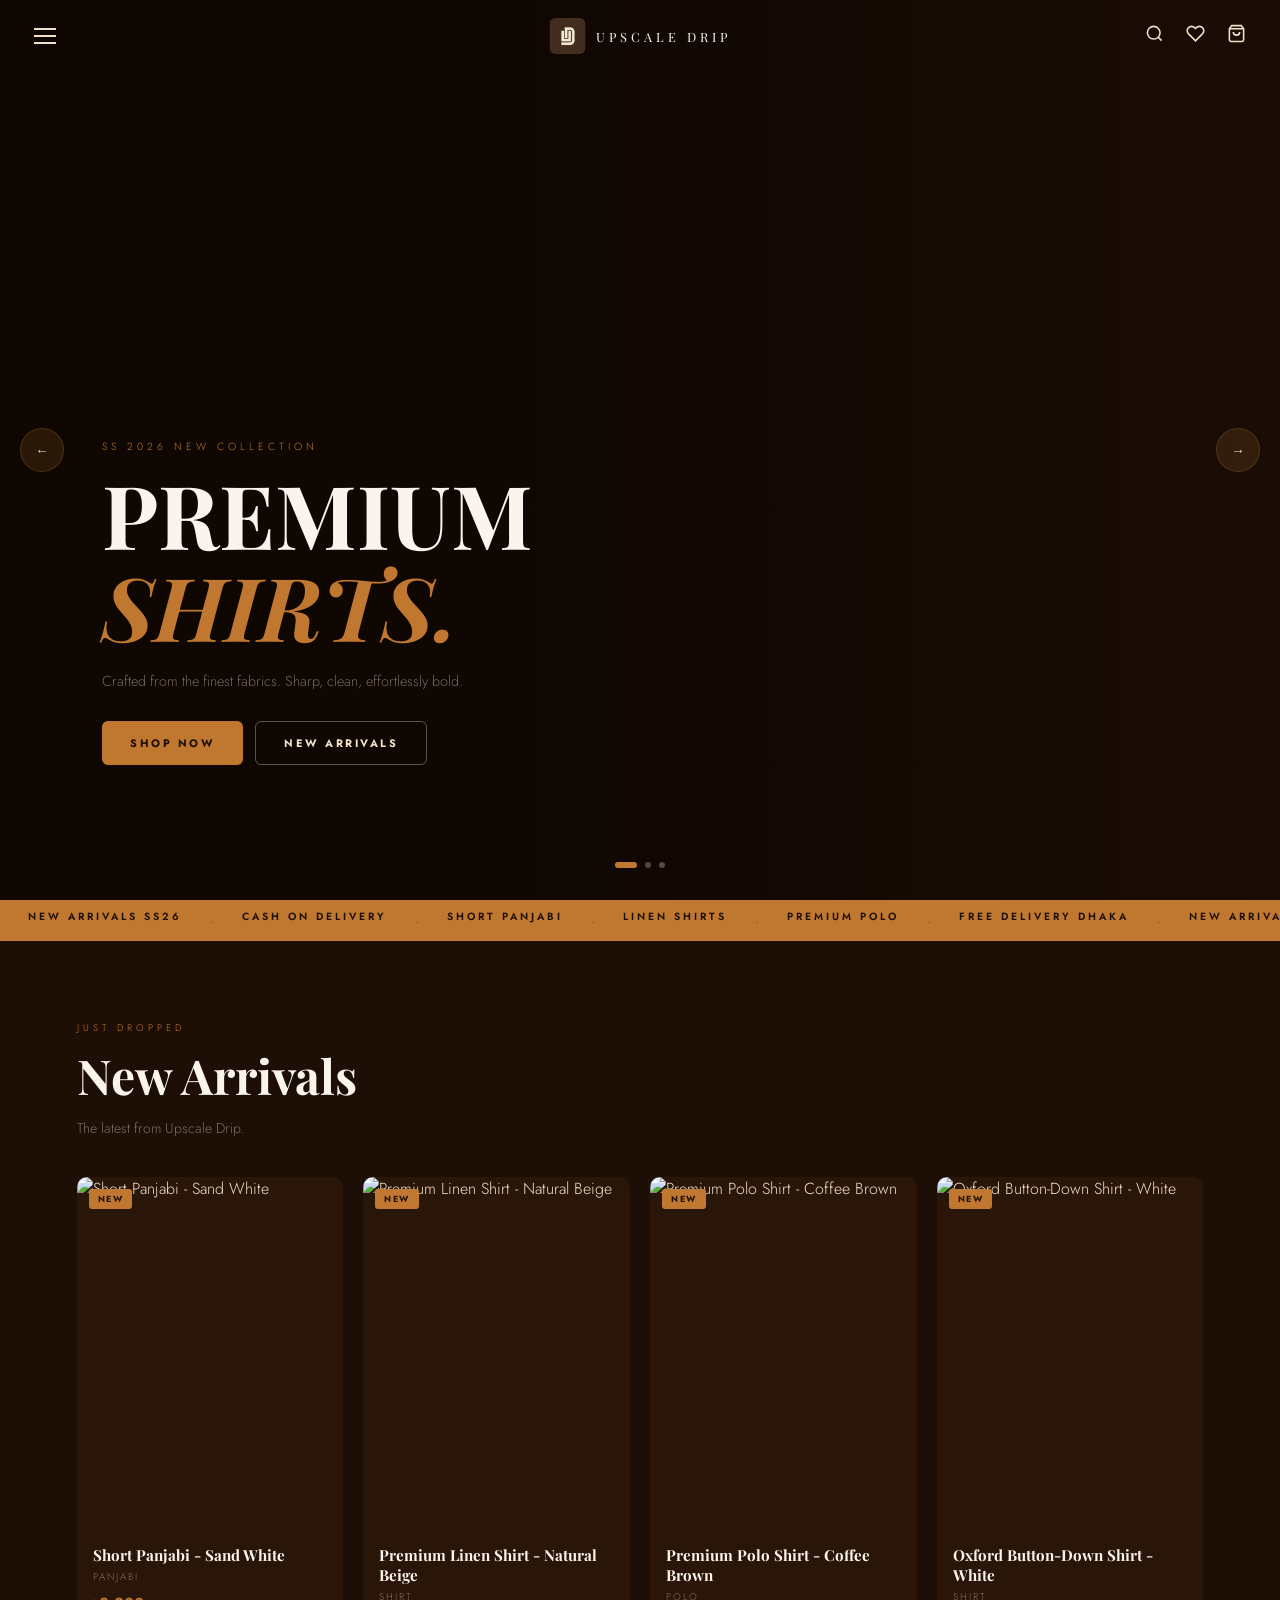
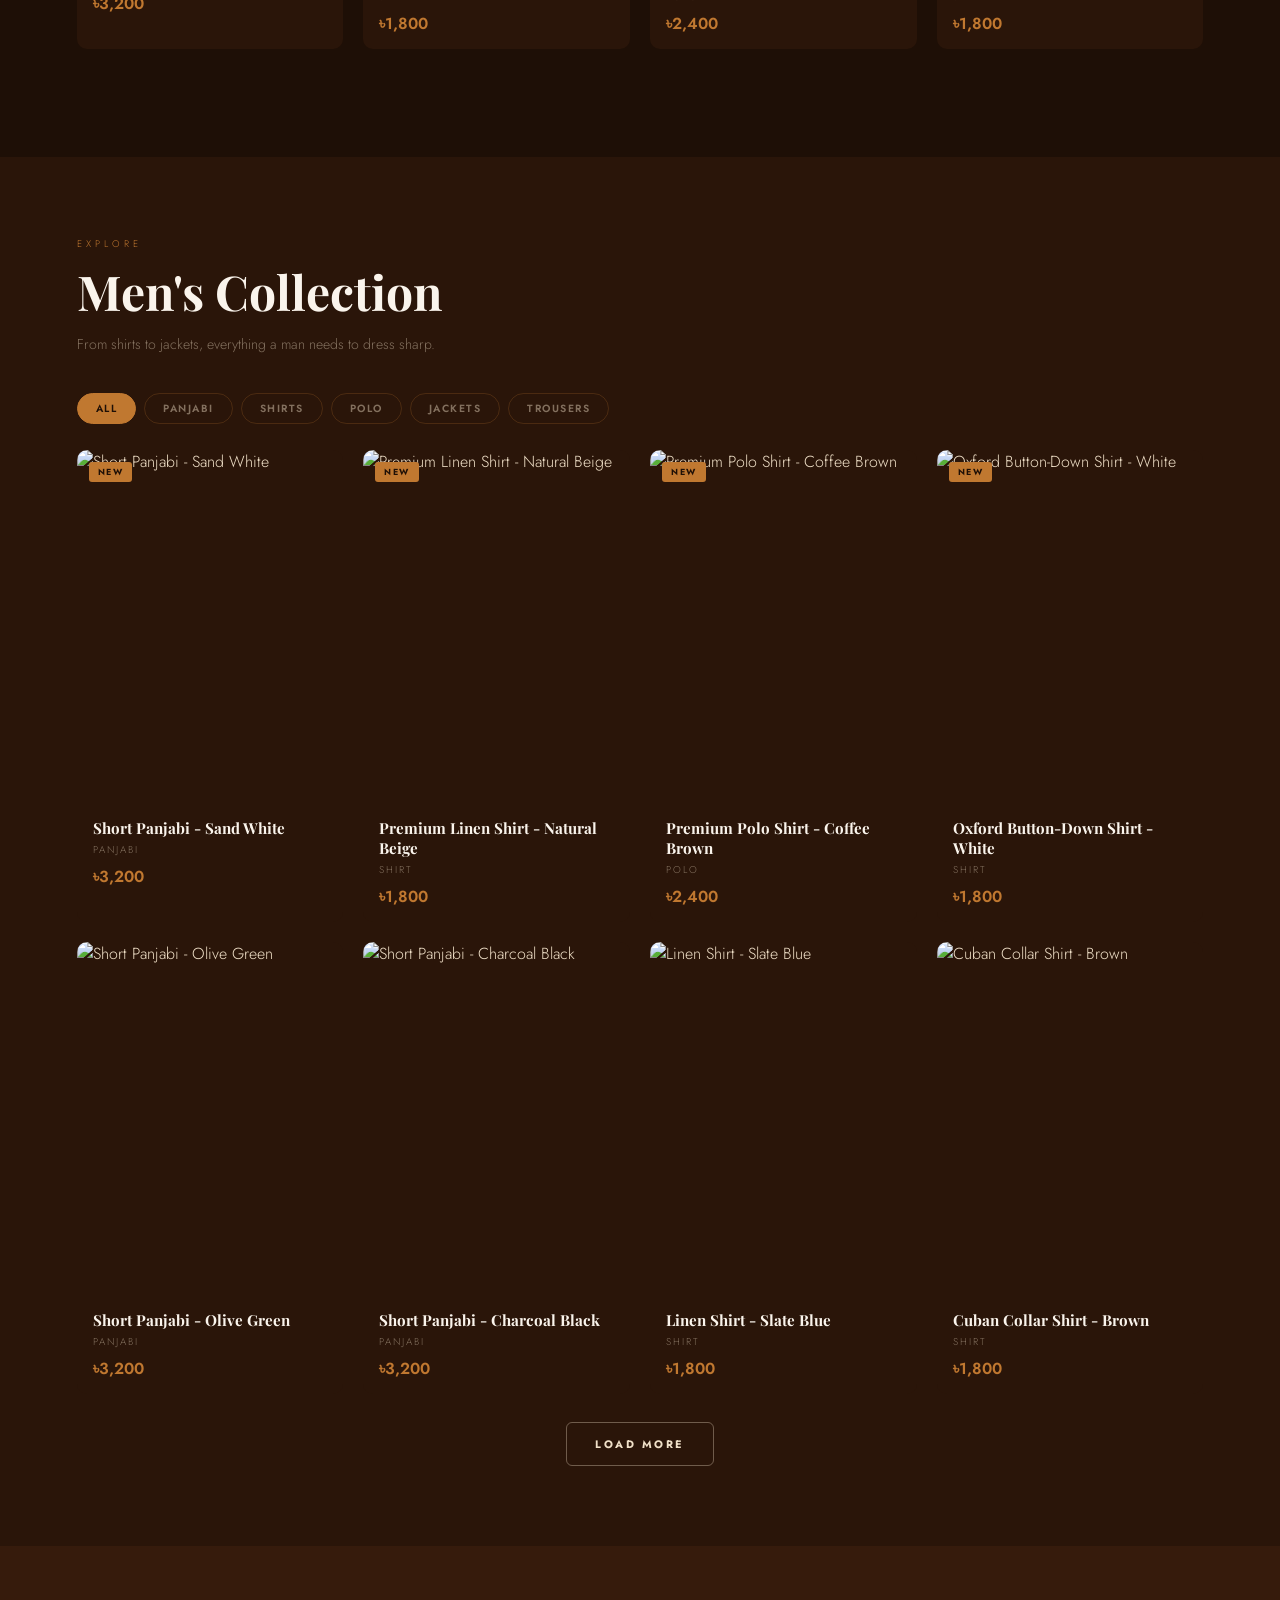
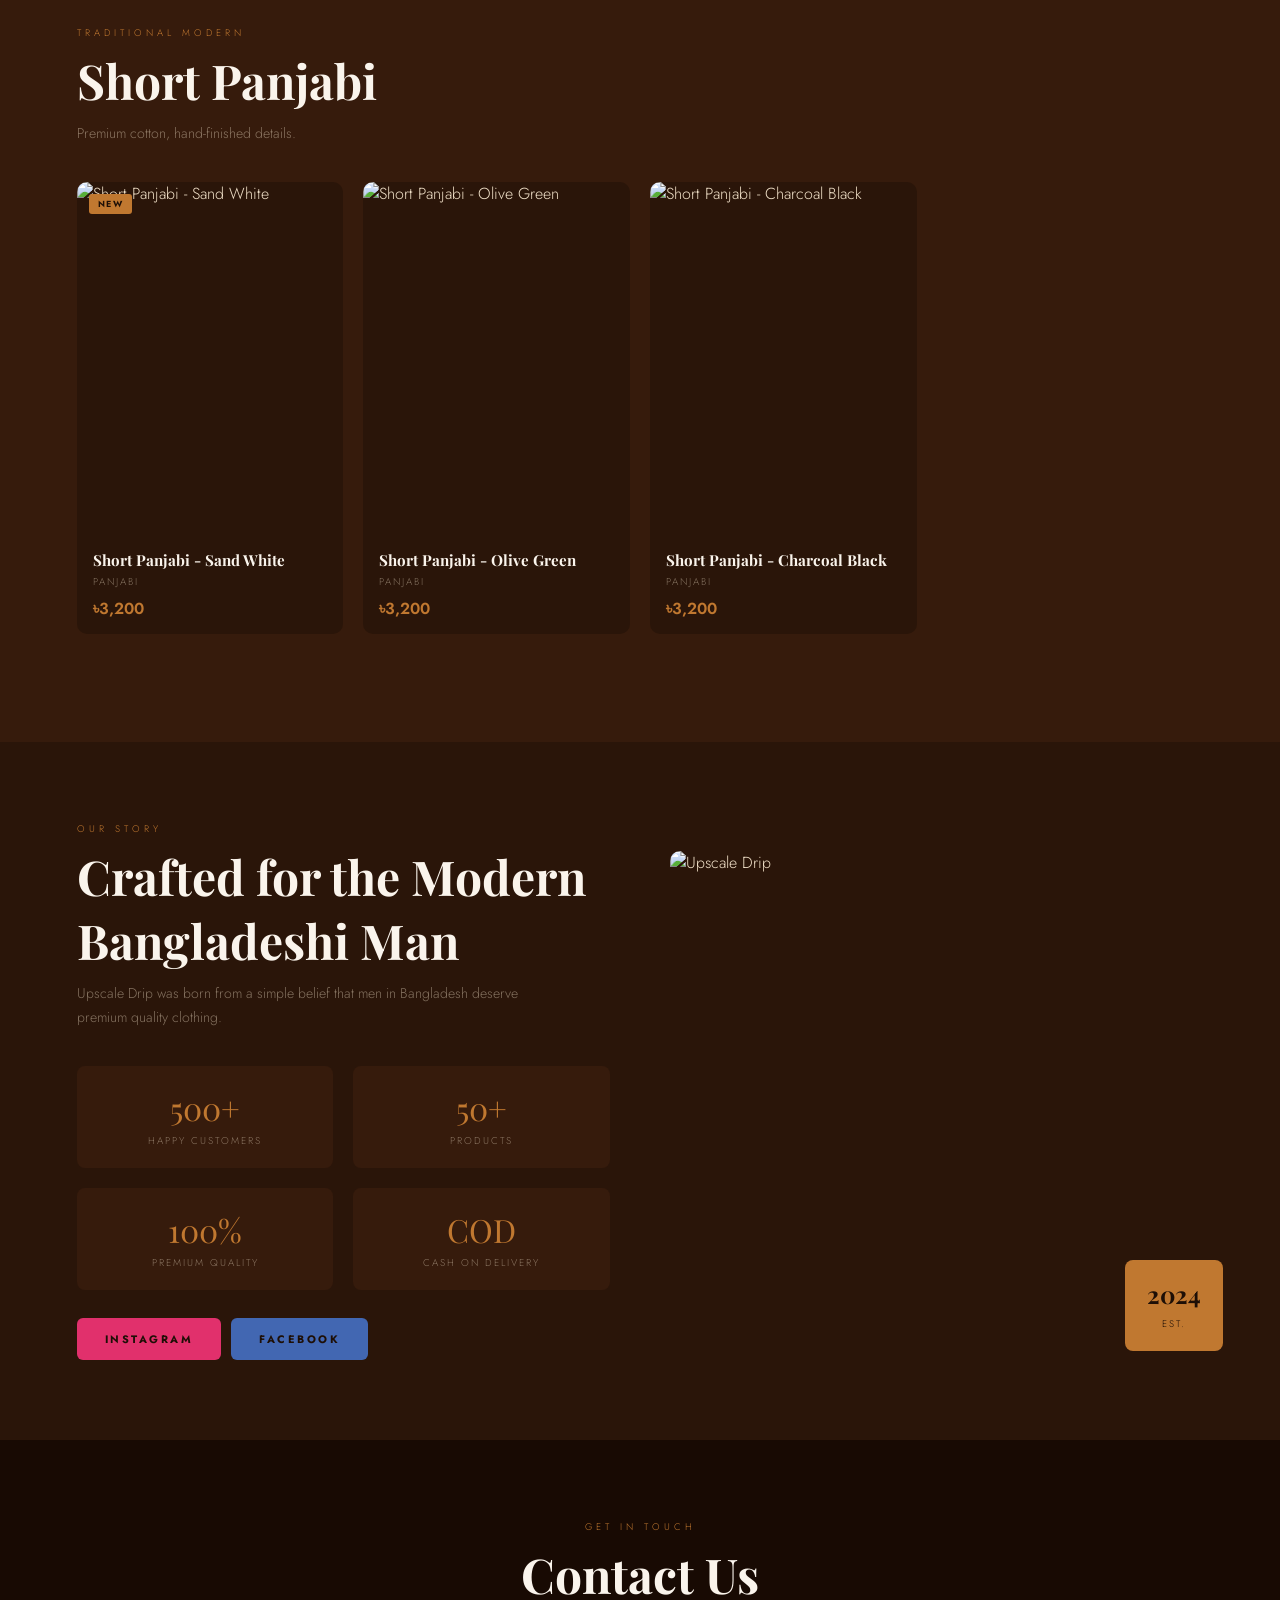
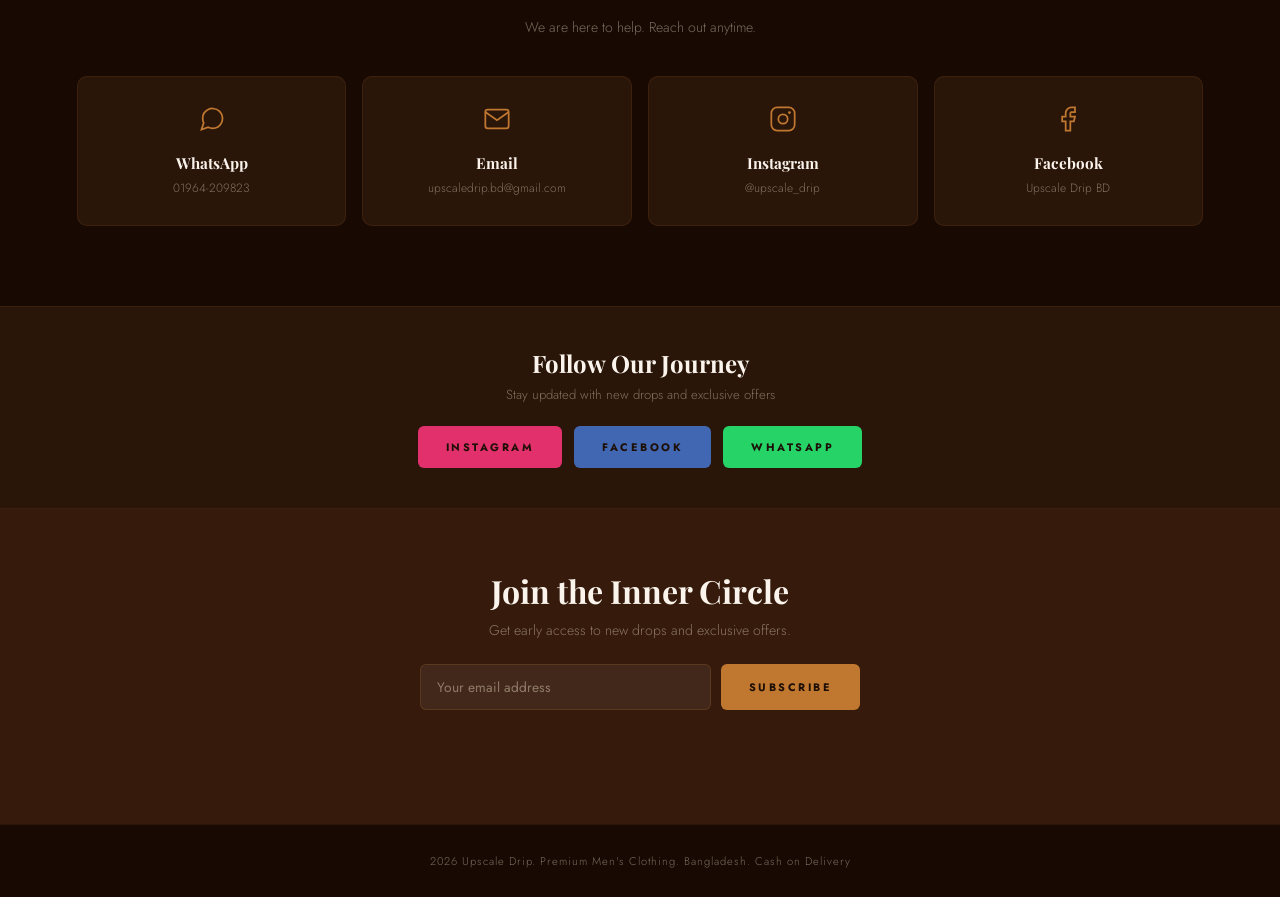
==== commit 3ea1b7a2: "Add files via upload" ====
--- a/index.html
+++ b/index.html
@@ -337,7 +337,7 @@
   <p class="sec-sub reveal" style="text-align:center;margin:0 auto 36px">We are here to help. Reach out anytime.</p>
   <div class="contact-grid">
     <a href="https://wa.me/8801964209823" target="_blank" class="ccard reveal"><svg width="28" height="28" viewBox="0 0 24 24" fill="none" stroke="currentColor" stroke-width="1.5"><path d="M21 11.5a8.38 8.38 0 0 1-.9 3.8 8.5 8.5 0 0 1-7.6 4.7 8.38 8.38 0 0 1-3.8-.9L3 21l1.9-5.7a8.38 8.38 0 0 1-.9-3.8 8.5 8.5 0 0 1 4.7-7.6 8.38 8.38 0 0 1 3.8-.9h.5a8.48 8.48 0 0 1 8 8v.5z"/></svg><h4>WhatsApp</h4><p>01964-209823</p></a>
-    <a href="/cdn-cgi/l/email-protection#4237323121232e2726302b326c202602252f232b2e6c212d2f" class="ccard reveal"><svg width="28" height="28" viewBox="0 0 24 24" fill="none" stroke="currentColor" stroke-width="1.5"><path d="M4 4h16c1.1 0 2 .9 2 2v12c0 1.1-.9 2-2 2H4c-1.1 0-2-.9-2-2V6c0-1.1.9-2 2-2z"/><polyline points="22,6 12,13 2,6"/></svg><h4>Email</h4><p><span class="__cf_email__" data-cfemail="097c797a6a68656c6d7b6079276b6d496e64686065276a6664">[email&#160;protected]</span></p></a>
+    <a href="mailto:upscaledrip.bd@gmail.com" class="ccard reveal"><svg width="28" height="28" viewBox="0 0 24 24" fill="none" stroke="currentColor" stroke-width="1.5"><path d="M4 4h16c1.1 0 2 .9 2 2v12c0 1.1-.9 2-2 2H4c-1.1 0-2-.9-2-2V6c0-1.1.9-2 2-2z"/><polyline points="22,6 12,13 2,6"/></svg><h4>Email</h4><p>upscaledrip.bd@gmail.com</p></a>
     <a href="https://www.instagram.com/upscale_drip/" target="_blank" class="ccard reveal"><svg width="28" height="28" viewBox="0 0 24 24" fill="none" stroke="currentColor" stroke-width="1.5"><rect x="2" y="2" width="20" height="20" rx="5"/><circle cx="12" cy="12" r="4"/><circle cx="17.5" cy="6.5" r="1.2" fill="currentColor" stroke="none"/></svg><h4>Instagram</h4><p>@upscale_drip</p></a>
     <a href="https://www.facebook.com/share/1BNRPVorrj/" target="_blank" class="ccard reveal"><svg width="28" height="28" viewBox="0 0 24 24" fill="none" stroke="currentColor" stroke-width="1.5"><path d="M18 2h-3a5 5 0 0 0-5 5v3H7v4h3v8h4v-8h3l1-4h-4V7a1 1 0 0 1 1-1h3z"/></svg><h4>Facebook</h4><p>Upscale Drip BD</p></a>
   </div>
@@ -435,7 +435,7 @@
   <button class="btn btn--ghost" style="margin-top:10px;width:100%;justify-content:center" onclick="closeSuc()">Continue Shopping</button>
 </div>
 
-<script data-cfasync="false" src="/cdn-cgi/scripts/5c5dd728/cloudflare-static/email-decode.min.js"></script><script>
+<script>
 var SB_URL='https://pwbvhiczbljxotyiqwin.supabase.co';
 var SB_KEY='eyJhbGciOiJIUzI1NiIsInR5cCI6IkpXVCJ9.eyJpc3MiOiJzdXBhYmFzZSIsInJlZiI6InB3YnZoaWN6YmxqeG90eWlxd2luIiwicm9sZSI6ImFub24iLCJpYXQiOjE3NzMwNzA0NjQsImV4cCI6MjA4ODY0NjQ2NH0.D5AfG-0RzwMVuLhfY_UIaBmjnXt2v2VZ6OrHuLbLZ10';
 // Settings loaded from Supabase settings table
@@ -616,4 +616,9 @@
 function initNav(){window.addEventListener('scroll',function(){document.getElementById('navbar').classList.toggle('scrolled',window.scrollY>50);});}
 function initReveal(){var obs=new IntersectionObserver(function(entries){entries.forEach(function(e,i){if(e.isIntersecting){setTimeout(function(){e.target.classList.add('vis');},i*60);obs.unobserve(e.target);}});},{threshold:0.06});document.querySelectorAll('.reveal:not(.vis)').forEach(function(el){obs.observe(el);});}
 function triggerReveal(){setTimeout(initReveal,80);}
-function handleNL(e){e.preventDefault();document.getElementById('nlMsg').textContent="You are in. Welcome to the inner circle.";e.target.reset();setTimeout(function()+function handleNL(e){e.preventDefault();document.getElementById('nlMsg').textContent="You are in. Welcome to the inner circle.";e.target.reset();setTimeout(function(){document.getElementById('nlMsg').textContent='';},5000);}
+function on(id){var el=document.getElementById(id);if(el)el.classList.add('on');}
+function off(id){var el=document.getElementById(id);if(el)el.classList.remove('on');}
+</script>
+</body>
+</html>
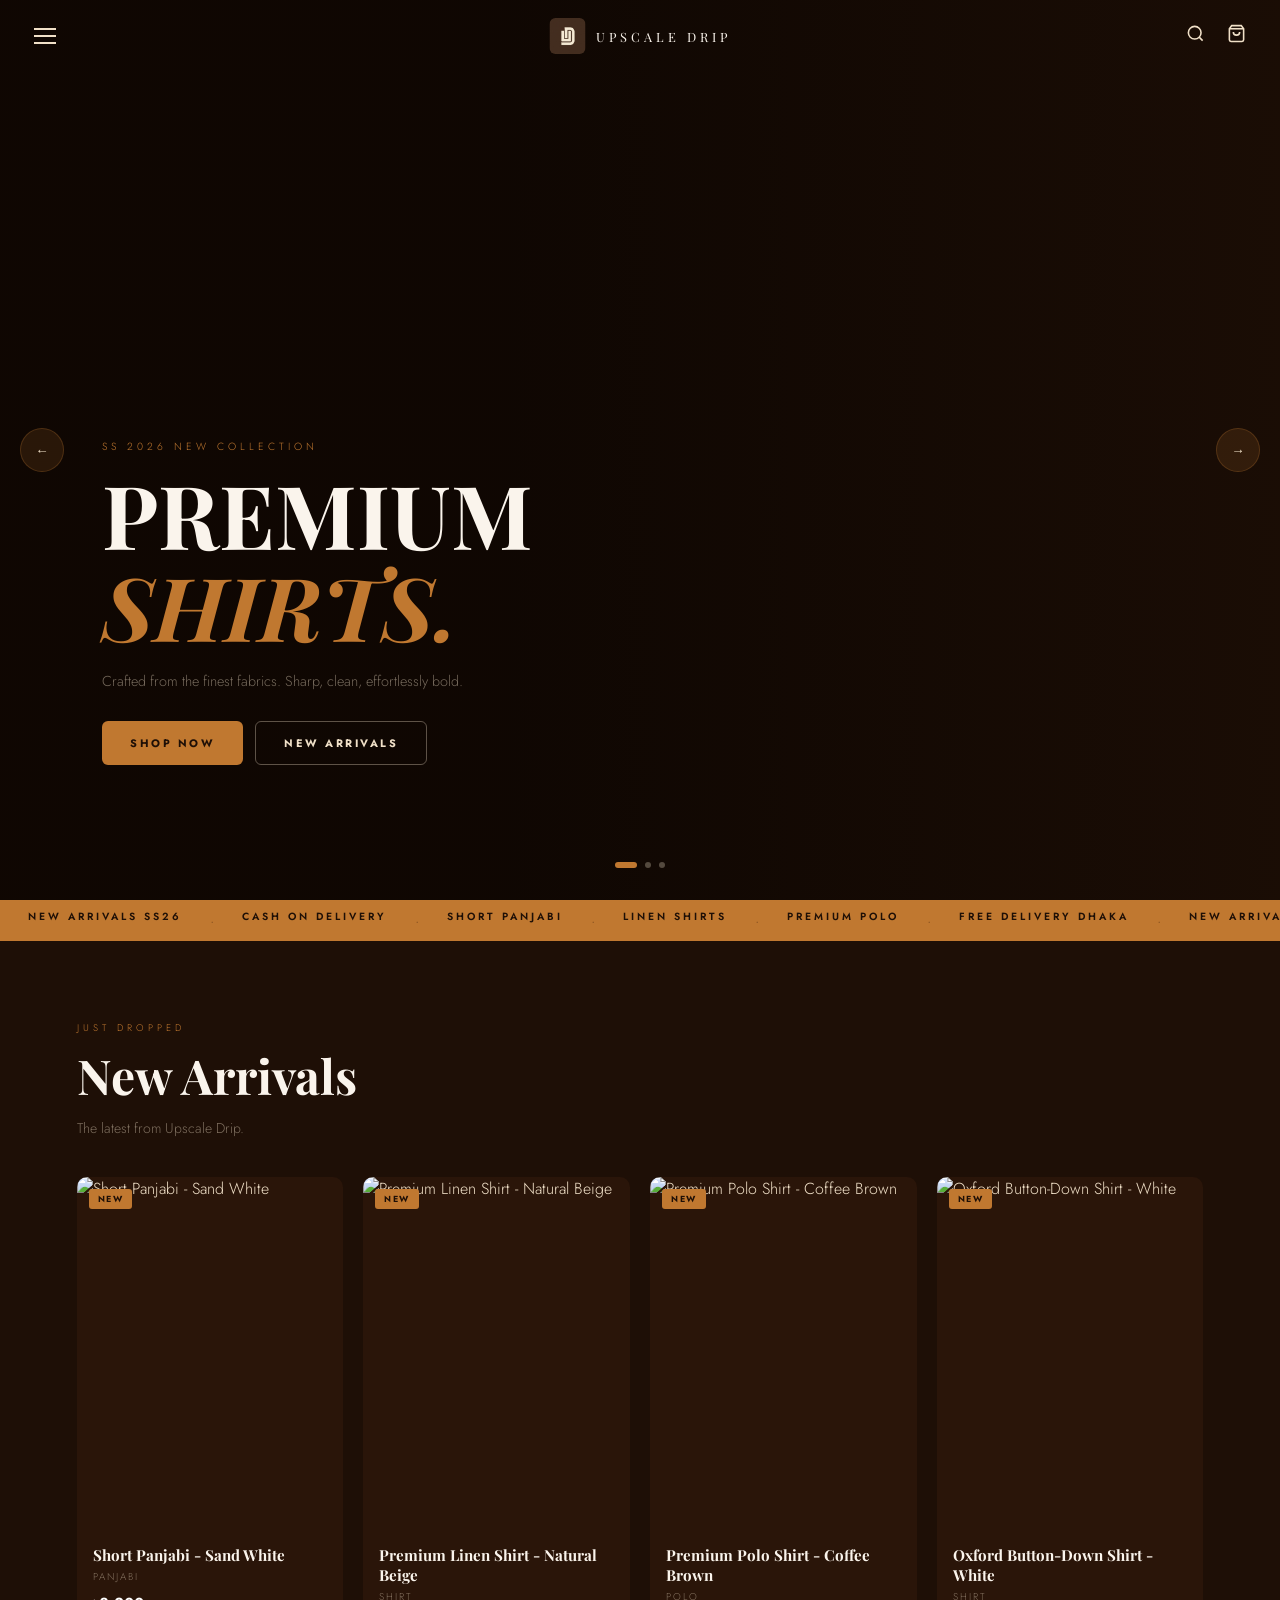
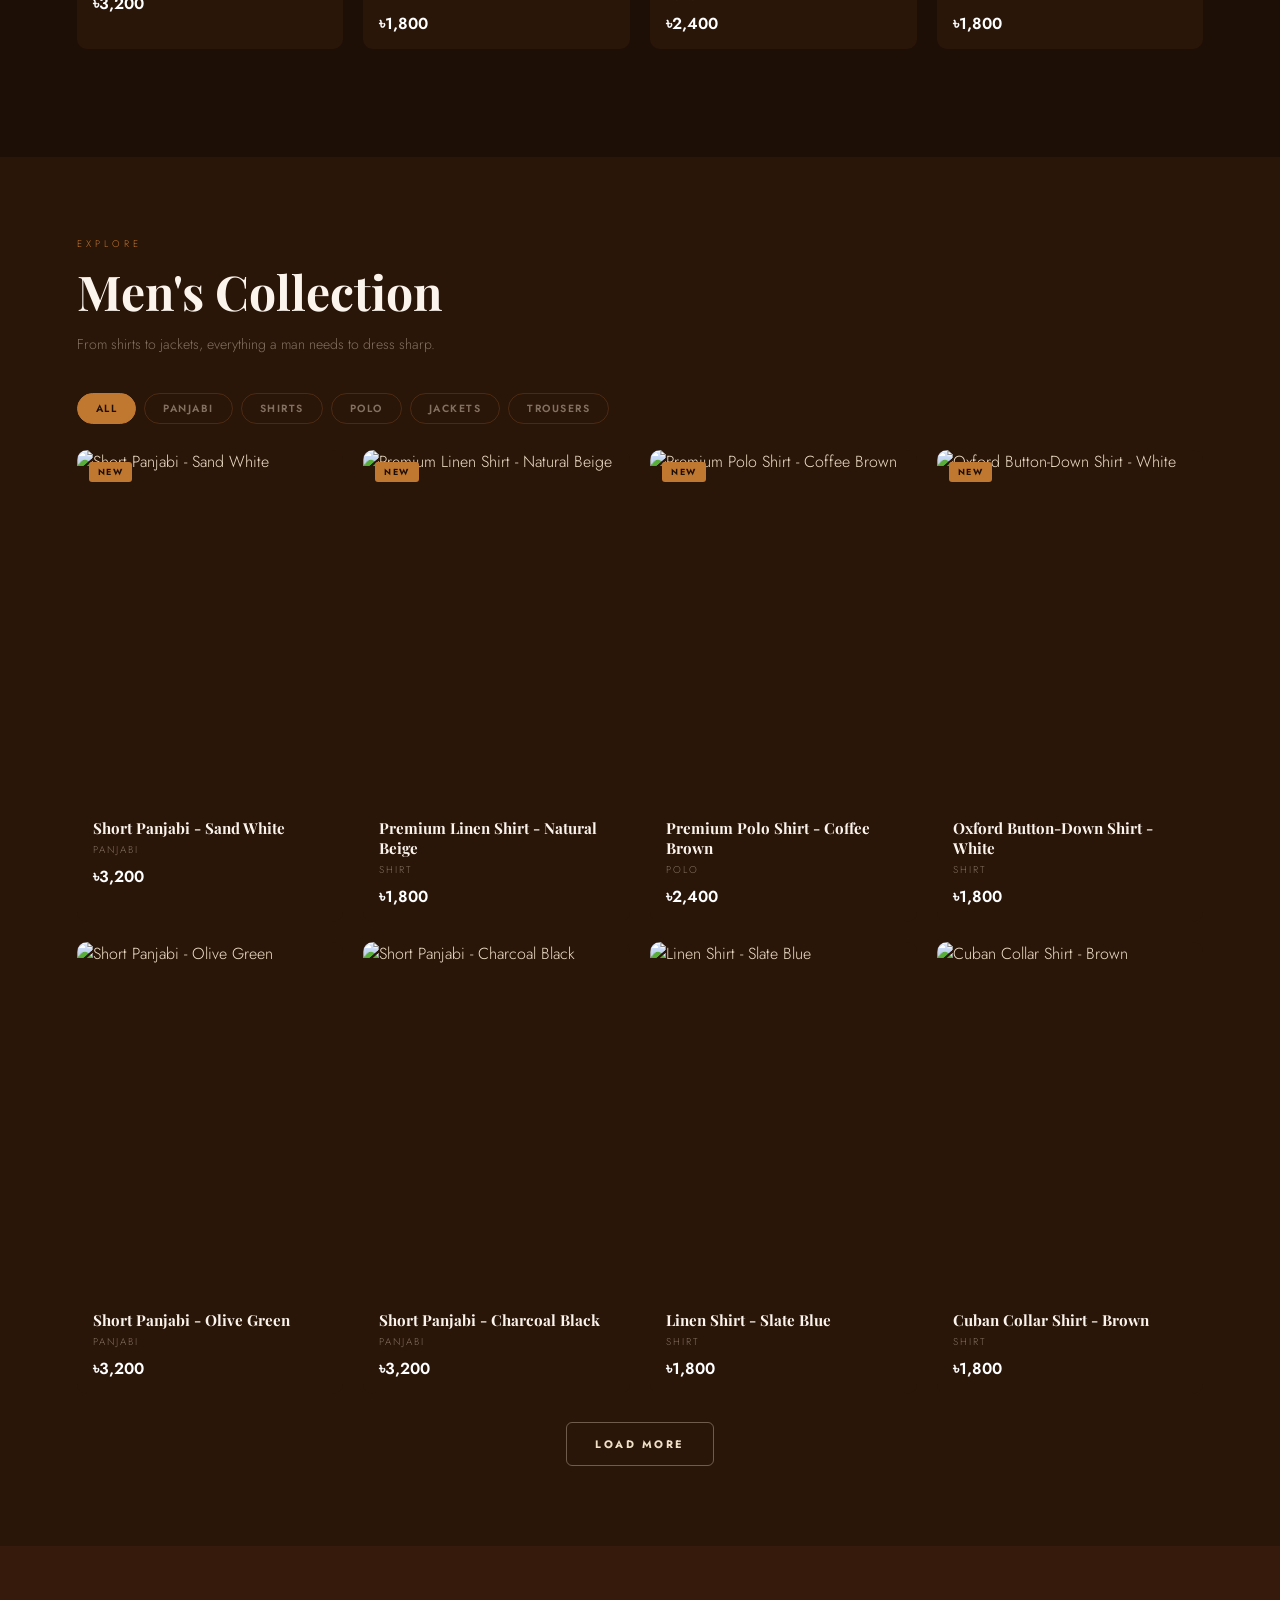
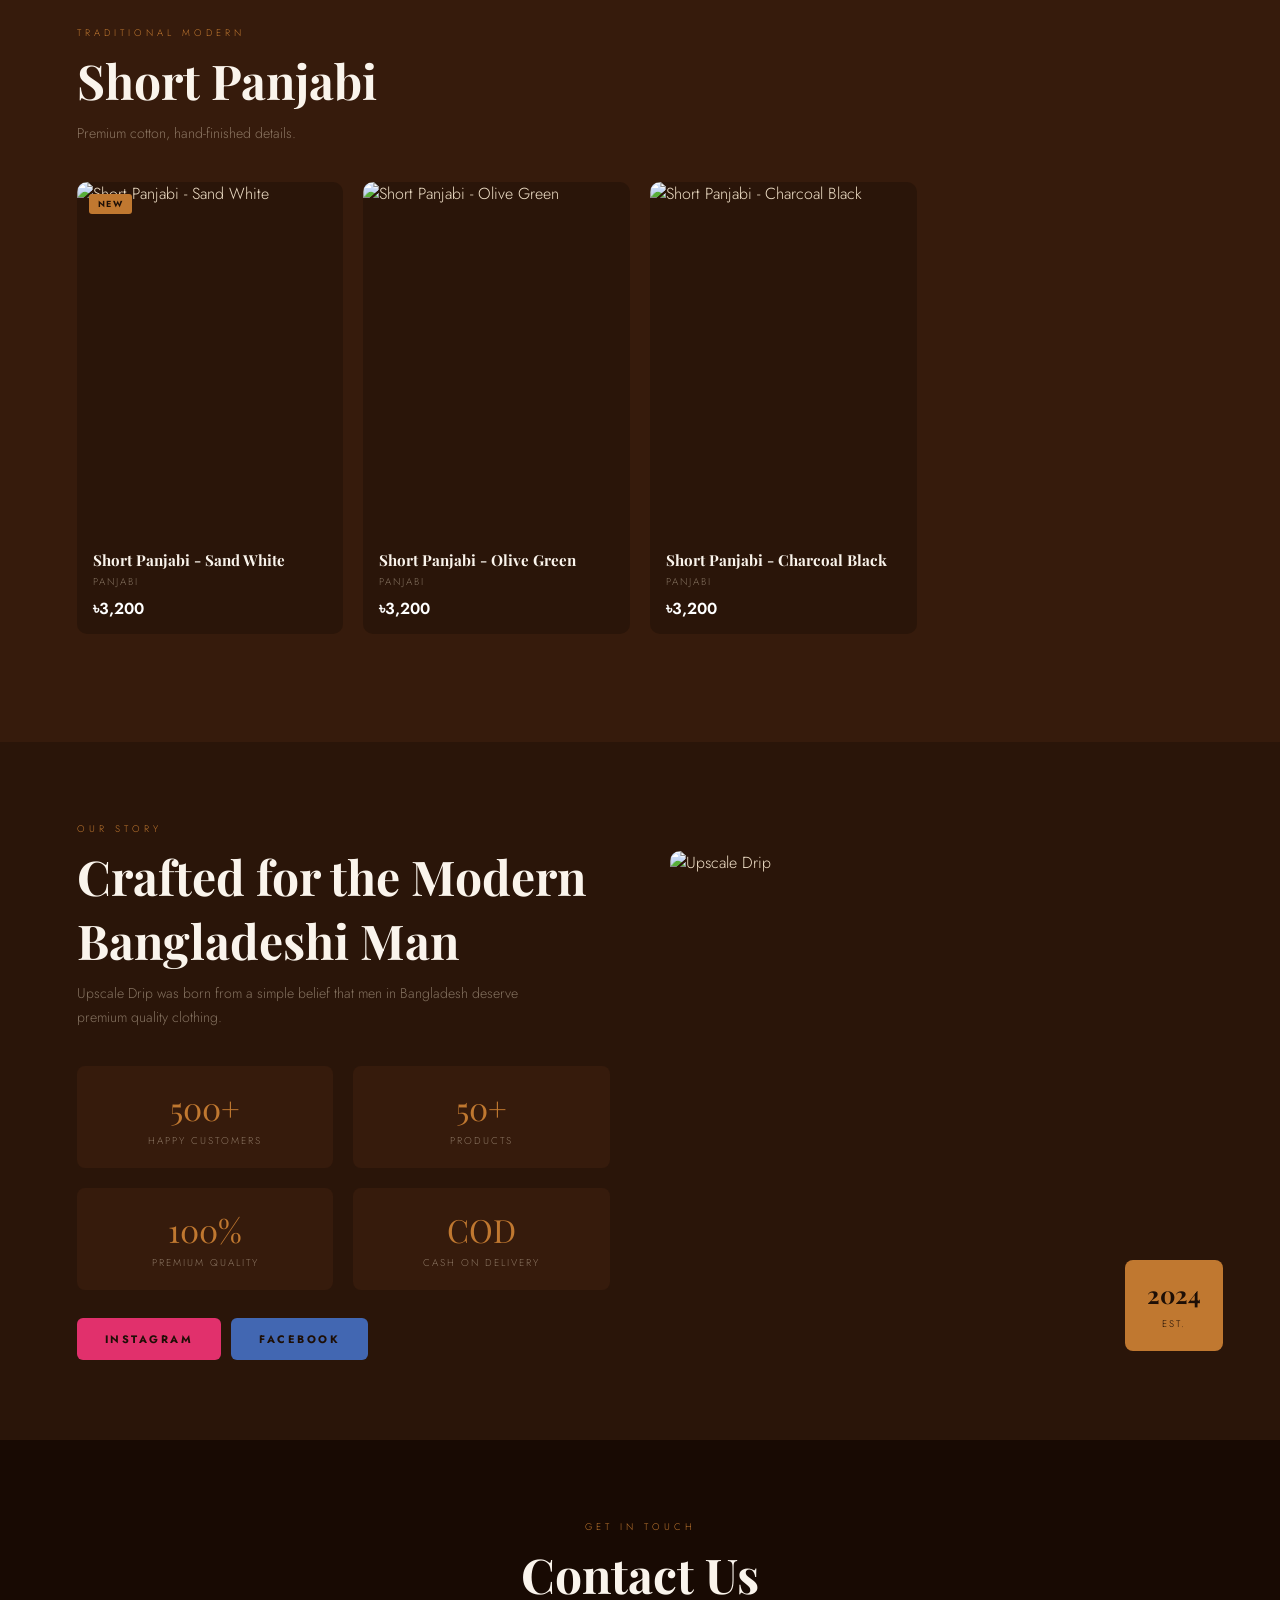
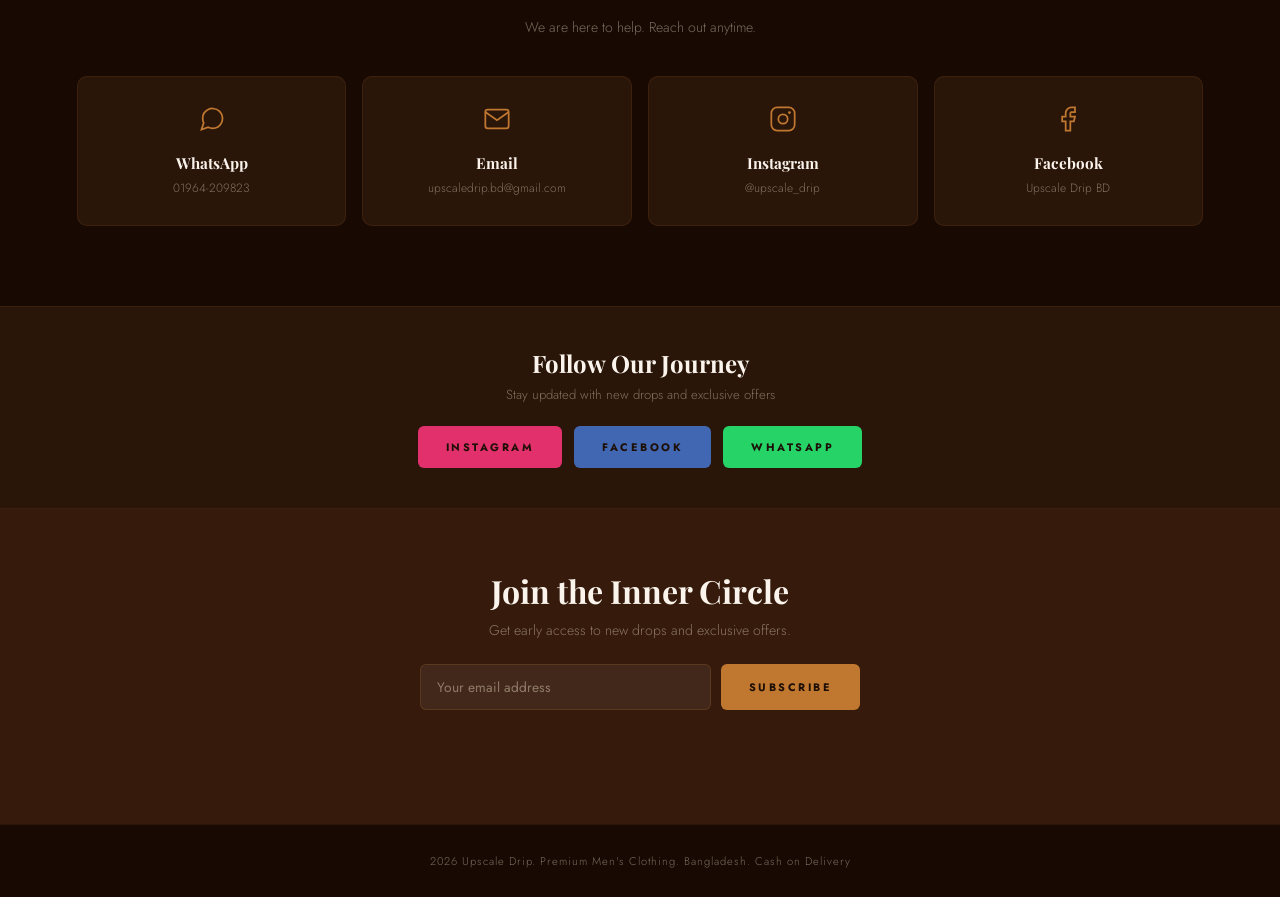
==== commit 0a0defcd: "Add files via upload" ====
--- a/index.html
+++ b/index.html
@@ -5,6 +5,7 @@
 <meta name="viewport" content="width=device-width,initial-scale=1.0"/>
 <title>Upscale Drip - Premium Men's Clothing</title>
 <link href="https://fonts.googleapis.com/css2?family=Playfair+Display:ital,wght@0,400;0,700;1,400&family=Jost:wght@200;300;400;500;600&display=swap" rel="stylesheet"/>
+<script src="https://cdn.jsdelivr.net/npm/@emailjs/browser@4/dist/email.min.js"></script>
 <style>
 *,*::before,*::after{box-sizing:border-box;margin:0;padding:0}
 :root{--bg:#1e0f06;--bg2:#2a1509;--bg3:#361b0c;--bg4:#180a03;--ac:#c07830;--ac2:#e09048;--cr:#f0e0c8;--cr2:#faf4ec;--mu:rgba(240,224,200,.45);--r:6px;--sf:'Playfair Display',serif;--bf:'Jost',sans-serif}
@@ -48,7 +49,6 @@
 .search-bar input{flex:1;background:none;border:none;outline:none;color:var(--cr);font-size:1rem;font-family:var(--bf)}
 .search-bar input::placeholder{color:var(--mu)}
 .hero{height:100vh;min-height:600px;position:relative;overflow:hidden}
-.hero__slides{position:absolute;inset:0}
 .hero__slide{position:absolute;inset:0;background-size:cover;background-position:center;opacity:0;transition:opacity 1s}
 .hero__slide.active{opacity:1}
 .hero__overlay{position:absolute;inset:0;background:linear-gradient(to right,rgba(10,4,1,.75) 40%,rgba(10,4,1,.2))}
@@ -58,10 +58,10 @@
 .hero__content h1 em{color:var(--ac);font-style:italic}
 .hero__sub{font-size:.9rem;color:var(--mu);margin-bottom:28px;line-height:1.7;max-width:380px}
 .hero__btns{display:flex;gap:12px;flex-wrap:wrap}
-.hero__dots{position:absolute;bottom:32px;left:50%;transform:translateX(-50%);display:flex;gap:8px}
+.hero__dots{position:absolute;bottom:32px;left:50%;transform:translateX(-50%);display:flex;gap:8px;z-index:10}
 .hero__dot{width:6px;height:6px;border-radius:50%;background:rgba(240,224,200,.3);cursor:pointer;transition:all .3s}
 .hero__dot.active{background:var(--ac);width:22px;border-radius:4px}
-.hero__arr{position:absolute;top:50%;transform:translateY(-50%);background:rgba(192,120,48,.15);border:1px solid rgba(192,120,48,.25);color:var(--cr);width:44px;height:44px;border-radius:50%;display:flex;align-items:center;justify-content:center;transition:all .25s}
+.hero__arr{position:absolute;top:50%;transform:translateY(-50%);background:rgba(192,120,48,.15);border:1px solid rgba(192,120,48,.25);color:var(--cr);width:44px;height:44px;border-radius:50%;display:flex;align-items:center;justify-content:center;transition:all .25s;z-index:10}
 .hero__arr:hover{background:rgba(192,120,48,.3)}
 .hero__arr--l{left:20px}.hero__arr--r{right:20px}
 .ticker{background:var(--ac);overflow:hidden;padding:9px 0}
@@ -85,7 +85,7 @@
 .pcard__info{padding:14px 16px}
 .pcard__info h3{font-family:var(--sf);font-size:.95rem;color:var(--cr2);margin-bottom:3px;line-height:1.3}
 .pcat{font-size:.62rem;letter-spacing:2px;text-transform:uppercase;color:var(--mu);margin-bottom:8px}
-.pcur{font-size:1rem;font-weight:600;color:var(--ac)}
+.pcur{font-size:1rem;font-weight:600;color:#fff}
 .badge{position:absolute;top:12px;left:12px;font-size:.55rem;font-weight:700;letter-spacing:1.5px;text-transform:uppercase;padding:4px 9px;border-radius:3px}
 .b-new{background:var(--ac);color:var(--bg)}
 .filters{display:flex;gap:8px;flex-wrap:wrap;margin-bottom:26px}
@@ -139,23 +139,37 @@
 .prod-modal{position:fixed;top:50%;left:50%;transform:translate(-50%,-50%) scale(.93);background:var(--bg2);width:92%;max-width:700px;max-height:90vh;overflow-y:auto;border-radius:12px;display:flex;z-index:901;opacity:0;pointer-events:none;transition:all .3s;box-shadow:0 30px 80px rgba(0,0,0,.7)}
 .prod-modal.on{opacity:1;pointer-events:all;transform:translate(-50%,-50%) scale(1)}
 .modal-close{position:absolute;top:14px;right:16px;font-size:1.2rem;color:var(--mu);z-index:10}
-.modal-img{width:45%;flex-shrink:0}
-.modal-img img{width:100%;height:100%;object-fit:cover;object-position:top;border-radius:12px 0 0 12px}
-.modal-body{padding:32px 28px;flex:1}
+.modal-img{width:45%;flex-shrink:0;display:flex;flex-direction:column}
+.gallery-main{flex:1;overflow:hidden;border-radius:12px 0 0 0}
+.gallery-main img{width:100%;height:100%;object-fit:cover;object-position:top}
+.gallery-thumbs{display:flex;gap:6px;padding:6px;background:var(--bg3);overflow-x:auto}
+.gthumb{width:54px;height:60px;flex-shrink:0;border-radius:4px;overflow:hidden;cursor:pointer;border:2px solid transparent;transition:border-color .2s}
+.gthumb.active{border-color:var(--ac)}
+.gthumb img{width:100%;height:100%;object-fit:cover;object-position:top}
+.modal-body{padding:32px 28px;flex:1;overflow-y:auto}
 .modal-tag{font-size:.58rem;font-weight:700;letter-spacing:2px;text-transform:uppercase;padding:4px 9px;border-radius:3px;display:inline-block;margin-bottom:10px}
 .modal-body h2{font-family:var(--sf);font-size:1.35rem;color:var(--cr2);margin-bottom:10px;line-height:1.3}
-.mprice{font-size:1.4rem;font-weight:600;color:var(--ac)}
+.mprice{font-size:1.4rem;font-weight:600;color:#fff}
 .mdesc{font-size:.8rem;color:var(--mu);line-height:1.7;margin:12px 0}
 .modal-opt{margin-top:16px}
-.opt-label{font-size:.6rem;letter-spacing:2px;text-transform:uppercase;color:var(--ac);margin-bottom:8px}
-.size-grid{display:flex;gap:7px;flex-wrap:wrap}
+.opt-label{font-size:.6rem;letter-spacing:2px;text-transform:uppercase;color:var(--ac);margin-bottom:8px;display:inline}
+.size-grid{display:flex;gap:7px;flex-wrap:wrap;margin-top:8px}
 .sbtn{padding:7px 13px;border:1px solid rgba(192,120,48,.25);color:var(--mu);font-size:.75rem;border-radius:4px;transition:all .2s}
 .sbtn:hover{border-color:var(--ac);color:var(--cr)}
 .sbtn.sel{background:var(--ac);border-color:var(--ac);color:var(--bg);font-weight:700}
+.color-swatches{display:flex;gap:8px;flex-wrap:wrap;margin-top:6px}
+.cswatch{width:26px;height:26px;border-radius:50%;cursor:pointer;border:2px solid transparent;transition:all .2s;box-shadow:0 0 0 1px rgba(240,224,200,.2)}
+.cswatch.sel{border-color:var(--ac);transform:scale(1.15)}
+.size-chart-btn{font-size:.65rem;color:var(--ac);text-decoration:underline;cursor:pointer;background:none;border:none;margin-left:8px}
 .qty-box{display:flex;align-items:center}
 .qty-box button{width:34px;height:34px;border:1px solid rgba(192,120,48,.25);color:var(--cr);font-size:1rem}
 .qty-box span{width:40px;text-align:center;font-size:.9rem;border-top:1px solid rgba(192,120,48,.25);border-bottom:1px solid rgba(192,120,48,.25);height:34px;line-height:34px}
 .add-btn{width:100%;margin-top:20px;justify-content:center}
+.sc-modal{position:fixed;top:50%;left:50%;transform:translate(-50%,-50%) scale(.93);background:var(--bg2);width:92%;max-width:520px;max-height:80vh;overflow-y:auto;border-radius:12px;padding:28px;z-index:1200;opacity:0;pointer-events:none;transition:all .3s}
+.sc-modal.on{opacity:1;pointer-events:all;transform:translate(-50%,-50%) scale(1)}
+.sc-modal h3{font-family:var(--sf);font-size:1.2rem;color:var(--cr2);margin-bottom:16px}
+.sc-modal img{width:100%;border-radius:8px}
+.sc-modal pre{font-size:.78rem;color:var(--mu);line-height:1.9;white-space:pre-wrap}
 .cart-overlay{display:none;position:fixed;inset:0;background:rgba(0,0,0,.6);z-index:1000}
 .cart-overlay.on{display:block}
 .cart-drawer{position:fixed;top:0;right:-420px;width:100%;max-width:420px;height:100vh;background:var(--bg2);z-index:1001;transition:right .35s;display:flex;flex-direction:column;border-left:1px solid rgba(192,120,48,.15)}
@@ -178,50 +192,70 @@
 .qty-ctrl span{width:28px;text-align:center;font-size:.78rem}
 .rm-btn{font-size:.62rem;letter-spacing:1px;text-transform:uppercase;color:var(--mu)}
 .rm-btn:hover{color:#e74c3c}
-.cprice{font-size:.88rem;font-weight:600;color:var(--ac);flex-shrink:0}
+.cprice{font-size:.88rem;font-weight:600;color:#fff;flex-shrink:0}
 .drawer-footer{padding:16px 20px;border-top:1px solid rgba(192,120,48,.12)}
 .cart-total-row{display:flex;justify-content:space-between;align-items:center;margin-bottom:12px;font-size:.82rem}
-.cart-total-row strong{font-size:1rem;color:var(--ac)}
-.co-modal{position:fixed;top:50%;left:50%;transform:translate(-50%,-50%) scale(.93);background:var(--bg2);width:92%;max-width:480px;max-height:90vh;overflow-y:auto;border-radius:12px;padding:34px 30px;z-index:1001;opacity:0;pointer-events:none;transition:all .3s;box-shadow:0 30px 80px rgba(0,0,0,.7)}
+.cart-total-row strong{font-size:1rem;color:#fff}
+.co-modal{position:fixed;top:50%;left:50%;transform:translate(-50%,-50%) scale(.93);background:var(--bg2);width:92%;max-width:500px;max-height:92vh;overflow-y:auto;border-radius:12px;padding:30px 28px;z-index:1001;opacity:0;pointer-events:none;transition:all .3s;box-shadow:0 30px 80px rgba(0,0,0,.7)}
 .co-modal.on{opacity:1;pointer-events:all;transform:translate(-50%,-50%) scale(1)}
 .co-modal h2{font-family:var(--sf);font-size:1.5rem;color:var(--cr2);margin-bottom:4px}
-.co-sub{font-size:.72rem;color:var(--mu);margin-bottom:20px}
+.co-sub{font-size:.72rem;color:var(--mu);margin-bottom:18px}
 .form-row2{display:grid;grid-template-columns:1fr 1fr;gap:10px;margin-bottom:10px}
-.co-modal input,.co-modal textarea{width:100%;padding:11px 13px;background:rgba(255,255,255,.04);border:1px solid rgba(192,120,48,.2);color:var(--cr);font-family:var(--bf);font-size:.84rem;border-radius:var(--r);outline:none;margin-bottom:10px;resize:none}
-.co-modal input:focus,.co-modal textarea:focus{border-color:var(--ac)}
+.co-modal input,.co-modal textarea,.co-modal select{width:100%;padding:11px 13px;background:rgba(255,255,255,.04);border:1px solid rgba(192,120,48,.2);color:var(--cr);font-family:var(--bf);font-size:.84rem;border-radius:var(--r);outline:none;margin-bottom:10px;resize:none}
+.co-modal select option{background:var(--bg2);color:var(--cr)}
+.co-modal input:focus,.co-modal textarea:focus,.co-modal select:focus{border-color:var(--ac)}
 .co-modal input::placeholder,.co-modal textarea::placeholder{color:var(--mu)}
-.order-sum{background:var(--bg3);border-radius:6px;padding:12px 14px;margin-bottom:10px;font-size:.76rem;color:var(--mu);line-height:1.9}
+.order-sum{background:var(--bg3);border-radius:6px;padding:12px 14px;margin-bottom:10px;font-size:.76rem;color:var(--mu);line-height:2}
 .order-total-line{font-size:.82rem;color:var(--cr);margin-bottom:4px}
-.order-total-line strong{color:var(--ac);font-size:1rem}
+.order-total-line strong{color:#fff;font-size:1rem}
+.del-row{display:flex;justify-content:space-between;font-size:.78rem;color:var(--mu);margin-bottom:3px}
+.del-total{display:flex;justify-content:space-between;font-size:.9rem;color:var(--cr);border-top:1px solid rgba(192,120,48,.15);padding-top:8px;margin-top:4px;font-weight:600}
+.del-total span:last-child{color:#fff;font-size:1rem}
 .suc-modal{position:fixed;top:50%;left:50%;transform:translate(-50%,-50%) scale(.93);background:var(--bg2);width:88%;max-width:380px;border-radius:14px;padding:44px 32px;text-align:center;z-index:1101;opacity:0;pointer-events:none;transition:all .3s;box-shadow:0 30px 80px rgba(0,0,0,.7)}
 .suc-modal.on{opacity:1;pointer-events:all;transform:translate(-50%,-50%) scale(1)}
 .suc-icon{font-size:2.8rem;margin-bottom:14px}
 .suc-modal h2{font-family:var(--sf);font-size:1.5rem;color:var(--cr2);margin-bottom:8px}
 .suc-modal p{font-size:.82rem;color:var(--mu);line-height:1.7;margin-bottom:20px}
 .reveal{opacity:0;transform:translateY(28px);transition:opacity .65s,transform .65s}
-/* GALLERY */
-.gallery-main{width:100%;aspect-ratio:3/4;overflow:hidden;border-radius:12px 0 0 0}
-.gallery-main img{width:100%;height:100%;object-fit:cover;object-position:top;transition:opacity .3s}
-.gallery-thumbs{display:flex;gap:6px;padding:6px;overflow-x:auto;background:var(--bg3)}
-.gthumb{width:54px;height:60px;flex-shrink:0;border-radius:4px;overflow:hidden;cursor:pointer;border:2px solid transparent;transition:border-color .2s}
-.gthumb.active{border-color:var(--ac)}
-.gthumb img{width:100%;height:100%;object-fit:cover;object-position:top}
-/* COLORS */
-.color-swatches{display:flex;gap:8px;flex-wrap:wrap;margin-top:6px}
-.cswatch{width:26px;height:26px;border-radius:50%;cursor:pointer;border:2px solid transparent;transition:all .2s;box-shadow:0 0 0 1px rgba(240,224,200,.2)}
-.cswatch.sel{border-color:var(--ac);transform:scale(1.15)}
-.cname{font-size:.7rem;color:var(--mu);margin-left:4px;line-height:26px}
-/* SIZE CHART */
-.size-chart-btn{font-size:.65rem;color:var(--ac);text-decoration:underline;cursor:pointer;background:none;border:none;margin-left:8px}
-.sc-modal{position:fixed;top:50%;left:50%;transform:translate(-50%,-50%) scale(.93);background:var(--bg2);width:92%;max-width:520px;max-height:80vh;overflow-y:auto;border-radius:12px;padding:28px;z-index:1200;opacity:0;pointer-events:none;transition:all .3s;box-shadow:0 30px 80px rgba(0,0,0,.8)}
-.sc-modal.on{opacity:1;pointer-events:all;transform:translate(-50%,-50%) scale(1)}
-.sc-modal h3{font-family:var(--sf);font-size:1.2rem;color:var(--cr2);margin-bottom:16px}
-.sc-modal img{width:100%;border-radius:8px}
-.sc-modal pre{font-size:.78rem;color:var(--mu);line-height:1.9;white-space:pre-wrap}
 .reveal.vis{opacity:1;transform:none}
+/* MOBILE */
 @media(max-width:860px){.about-grid{grid-template-columns:1fr}.about-img-wrap{display:none}.contact-grid{grid-template-columns:1fr 1fr}}
-@media(max-width:560px){.prod-modal{flex-direction:column}.modal-img{width:100%;height:240px}.modal-img img{border-radius:12px 12px 0 0}.nl-form{flex-direction:column}.hero__content h1{font-size:2.4rem}}
-@media(max-width:400px){.contact-grid{grid-template-columns:1fr}}
+@media(max-width:600px){
+  .products-grid{grid-template-columns:1fr 1fr;gap:12px}
+  section{padding:50px 4%}
+  .nav{padding:14px 16px}
+  .nav.scrolled{padding:10px 16px}
+  .nav__logo span{font-size:.65rem;letter-spacing:2px}
+  .hero__content{left:5%;bottom:10%;max-width:92%}
+  .hero__content h1{font-size:2.2rem}
+  .hero__arr{width:34px;height:34px;font-size:.8rem}
+  .pcard__info{padding:8px 10px}
+  .pcard__info h3{font-size:.8rem}
+  .pcat{font-size:.55rem}
+  .pcur{font-size:.85rem}
+  .filters{gap:5px}
+  .fbtn{padding:5px 11px;font-size:.58rem;letter-spacing:1px}
+  .contact-grid{grid-template-columns:1fr 1fr}
+  .social-btns{flex-direction:column;align-items:center}
+  .nl-form{flex-direction:column}
+  .co-modal{padding:22px 16px;max-height:95vh}
+  .form-row2{grid-template-columns:1fr}
+  .prod-modal{flex-direction:column;max-height:96vh;width:96%}
+  .modal-img{width:100%;height:auto;flex-direction:column;min-height:0}
+  .gallery-main{height:240px;border-radius:12px 12px 0 0}
+  .gallery-main img{height:240px}
+  .modal-body{padding:16px}
+  .modal-body h2{font-size:1.1rem}
+  .sec-title{font-size:1.5rem}
+  .about-stats{grid-template-columns:1fr 1fr}
+  .cart-drawer{max-width:100%}
+}
+@media(max-width:380px){
+  .products-grid{grid-template-columns:1fr 1fr;gap:8px}
+  .contact-grid{grid-template-columns:1fr}
+  .pcard__info h3{font-size:.72rem}
+  .pcur{font-size:.78rem}
+}
 </style>
 </head>
 <body>
@@ -234,7 +268,6 @@
   </a>
   <div class="nav__icons">
     <button class="nav__icon" id="searchToggle"><svg width="19" height="19" viewBox="0 0 24 24" fill="none" stroke="currentColor" stroke-width="2"><circle cx="11" cy="11" r="8"/><path d="m21 21-4.35-4.35"/></svg></button>
-    <button class="nav__icon"><svg width="19" height="19" viewBox="0 0 24 24" fill="none" stroke="currentColor" stroke-width="2"><path d="M20.84 4.61a5.5 5.5 0 0 0-7.78 0L12 5.67l-1.06-1.06a5.5 5.5 0 0 0-7.78 7.78l1.06 1.06L12 21.23l7.78-7.78 1.06-1.06a5.5 5.5 0 0 0 0-7.78z"/></svg></button>
     <button class="nav__icon" id="cartBtn"><svg width="19" height="19" viewBox="0 0 24 24" fill="none" stroke="currentColor" stroke-width="2"><path d="M6 2 3 6v14a2 2 0 0 0 2 2h14a2 2 0 0 0 2-2V6l-3-4z"/><line x1="3" y1="6" x2="21" y2="6"/><path d="M16 10a4 4 0 0 1-8 0"/></svg><span class="cart-badge" id="cartCount">0</span></button>
   </div>
 </nav>
@@ -256,9 +289,9 @@
   </nav>
   <div class="side-menu__socials">
     <p class="side-menu__social-label">Follow Us</p>
-    <a href="https://www.instagram.com/upscale_drip/" target="_blank" class="social-row ig">Instagram</a>
-    <a href="https://www.facebook.com/share/1BNRPVorrj/" target="_blank" class="social-row fb">Facebook</a>
-    <a href="https://wa.me/8801964209823" target="_blank" class="social-row wa">WhatsApp</a>
+    <a href="https://www.instagram.com/upscale_drip/" target="_blank" class="social-row ig">Instagram — @upscale_drip</a>
+    <a href="https://www.facebook.com/share/1BNRPVorrj/" target="_blank" class="social-row fb">Facebook — Upscale Drip BD</a>
+    <a href="https://wa.me/8801964209823" target="_blank" class="social-row wa">WhatsApp — 01964-209823</a>
   </div>
 </aside>
 
@@ -269,7 +302,7 @@
 </div>
 
 <section class="hero" id="home">
-  <div class="hero__slides" id="heroSlides"></div>
+  <div id="heroSlides"></div>
   <button class="hero__arr hero__arr--l" onclick="prevSlide()">&#8592;</button>
   <button class="hero__arr hero__arr--r" onclick="nextSlide()">&#8594;</button>
   <div class="hero__dots" id="heroDots"></div>
@@ -288,7 +321,7 @@
   <p class="sec-tag reveal">Explore</p>
   <h2 class="sec-title reveal">Men's Collection</h2>
   <p class="sec-sub reveal">From shirts to jackets, everything a man needs to dress sharp.</p>
-  <div class="filters">
+  <div class="filters" id="filterBtns">
     <button class="fbtn active" data-f="all">All</button>
     <button class="fbtn" data-f="panjabi">Panjabi</button>
     <button class="fbtn" data-f="shirt">Shirts</button>
@@ -365,6 +398,7 @@
 
 <footer><p>2026 Upscale Drip. Premium Men's Clothing. Bangladesh. Cash on Delivery</p></footer>
 
+<!-- CART -->
 <div class="cart-overlay" id="cartOverlay" onclick="closeCart()"></div>
 <div class="cart-drawer" id="cartDrawer">
   <div class="drawer-head">
@@ -374,17 +408,18 @@
   <div class="drawer-body" id="cartItems"><div class="empty-msg">Your cart is empty</div></div>
   <div class="drawer-footer" id="cartFooter" style="display:none">
     <div class="cart-total-row"><span>Subtotal</span><strong id="cartTotal">৳0</strong></div>
-    <button class="btn" style="width:100%;margin-top:14px;justify-content:center" onclick="openCheckout()">Checkout - Cash on Delivery</button>
+    <button class="btn" style="width:100%;margin-top:14px;justify-content:center" onclick="openCheckout()">Checkout — Cash on Delivery</button>
     <button class="btn btn--ghost" style="width:100%;margin-top:10px;justify-content:center" onclick="closeCart()">Continue Shopping</button>
   </div>
 </div>
 
+<!-- PRODUCT MODAL -->
 <div class="overlay" id="modalOverlay" onclick="closeModal()"></div>
 <div class="prod-modal" id="prodModal">
   <button class="modal-close" onclick="closeModal()">&#10005;</button>
-  <div class="modal-img" id="modalImg" style="display:flex;flex-direction:column;width:45%;flex-shrink:0">
+  <div class="modal-img" id="modalImg">
     <div class="gallery-main"><img id="galleryMain" src="" alt=""/></div>
-    <div class="gallery-thumbs" id="galleryThumbs"></div>
+    <div class="gallery-thumbs" id="galleryThumbs" style="display:none"></div>
   </div>
   <div class="modal-body">
     <span class="modal-tag" id="modalTag"></span>
@@ -392,7 +427,11 @@
     <div><span class="mprice" id="mPrice"></span></div>
     <p class="mdesc" id="mDesc"></p>
     <div class="modal-opt" id="colorOpt" style="display:none"><p class="opt-label">Color</p><div class="color-swatches" id="colorGrid"></div></div>
-    <div class="modal-opt"><p class="opt-label" style="display:inline">Select Size</p><button class="size-chart-btn" id="sizeChartBtn" style="display:none" onclick="openSizeChart()">Size Chart</button><div class="size-grid" id="sizeGrid"></div></div>
+    <div class="modal-opt">
+      <p class="opt-label">Select Size</p>
+      <button class="size-chart-btn" id="sizeChartBtn" style="display:none" onclick="openSizeChart()">Size Chart</button>
+      <div class="size-grid" id="sizeGrid"></div>
+    </div>
     <div class="modal-opt"><p class="opt-label">Quantity</p>
       <div class="qty-box"><button onclick="chQty(-1)">-</button><span id="qtyNum">1</span><button onclick="chQty(1)">+</button></div>
     </div>
@@ -400,7 +439,7 @@
   </div>
 </div>
 
-<!-- SIZE CHART MODAL -->
+<!-- SIZE CHART -->
 <div class="overlay" id="scOverlay" onclick="closeSizeChart()" style="z-index:1199"></div>
 <div class="sc-modal" id="scModal">
   <button class="modal-close" onclick="closeSizeChart()">&#10005;</button>
@@ -408,29 +447,40 @@
   <div id="scContent"></div>
 </div>
 
+<!-- CHECKOUT -->
 <div class="overlay" id="coOverlay" onclick="closeCheckout()"></div>
 <div class="co-modal" id="coModal">
   <button class="modal-close" onclick="closeCheckout()">&#10005;</button>
   <h2>Complete Your Order</h2>
-  <p class="co-sub">Cash on Delivery. We will confirm via WhatsApp</p>
+  <p class="co-sub">Cash on Delivery &mdash; We will confirm via WhatsApp</p>
   <form onsubmit="placeOrder(event)">
     <div class="form-row2">
-      <input type="text" placeholder="Full Name" id="oName" required/>
-      <input type="tel" placeholder="Phone Number" id="oPhone" required/>
+      <input type="text" placeholder="Full Name *" id="oName" required/>
+      <input type="tel" placeholder="Phone Number *" id="oPhone" required/>
     </div>
-    <textarea placeholder="Full Delivery Address" id="oAddr" rows="3" required></textarea>
-    <input type="text" placeholder="City / District" id="oCity" required/>
+    <textarea placeholder="Full Delivery Address *" id="oAddr" rows="2" required></textarea>
+    <div class="form-row2">
+      <select id="oLocation" onchange="updateDelivery()" required>
+        <option value="">Delivery Location *</option>
+        <option value="dhaka">Inside Dhaka City</option>
+        <option value="outside">Outside Dhaka</option>
+      </select>
+      <input type="text" placeholder="City / District *" id="oCity" required/>
+    </div>
     <div class="order-sum" id="orderSum"></div>
-    <div class="order-total-line">Total: <strong id="oTotal"></strong></div>
+    <div class="del-row"><span>Subtotal</span><span id="oSubtotal"></span></div>
+    <div class="del-row"><span>Delivery Charge</span><span id="oDelivery" style="color:var(--ac)">Select location above</span></div>
+    <div class="del-total"><span>Total</span><span id="oTotal"></span></div>
     <button type="submit" class="btn" style="width:100%;margin-top:16px;justify-content:center">Place Order</button>
   </form>
 </div>
 
+<!-- SUCCESS -->
 <div class="overlay hi-overlay" id="sucOverlay"></div>
 <div class="suc-modal" id="sucModal">
   <div class="suc-icon">&#10003;</div>
   <h2>Order Placed!</h2>
-  <p>Thank you! We will contact you on WhatsApp to confirm delivery.</p>
+  <p>Thank you! We will contact you on WhatsApp to confirm your delivery.</p>
   <a href="https://wa.me/8801964209823" target="_blank" class="btn" style="margin-top:18px">Chat on WhatsApp</a>
   <button class="btn btn--ghost" style="margin-top:10px;width:100%;justify-content:center" onclick="closeSuc()">Continue Shopping</button>
 </div>
@@ -438,23 +488,29 @@
 <script>
 var SB_URL='https://pwbvhiczbljxotyiqwin.supabase.co';
 var SB_KEY='eyJhbGciOiJIUzI1NiIsInR5cCI6IkpXVCJ9.eyJpc3MiOiJzdXBhYmFzZSIsInJlZiI6InB3YnZoaWN6YmxqeG90eWlxd2luIiwicm9sZSI6ImFub24iLCJpYXQiOjE3NzMwNzA0NjQsImV4cCI6MjA4ODY0NjQ2NH0.D5AfG-0RzwMVuLhfY_UIaBmjnXt2v2VZ6OrHuLbLZ10';
-// Settings loaded from Supabase settings table
-var SITE_SETTINGS = {
-  heroSlides: [
+var SB_H={'apikey':SB_KEY,'Authorization':'Bearer '+SB_KEY};
+
+// EmailJS config — filled from Supabase settings
+var EJ={pub:'',svc:'',tpl:''};
+
+var SITE_SETTINGS={
+  heroSlides:[
     {img:'https://images.unsplash.com/photo-1602810318383-e386cc2a3ccf?w=1600&q=80',tag:'SS 2026 New Collection',title:'PREMIUM',titleEm:'SHIRTS.',sub:'Crafted from the finest fabrics. Sharp, clean, effortlessly bold.',btn1:'Shop Now',btn1link:'#collection',btn2:'New Arrivals',btn2link:'#new'},
     {img:'https://images.unsplash.com/photo-1605518216938-7c31b7b14ad0?w=1600&q=80',tag:'Traditional Modern',title:'SHORT',titleEm:'PANJABI.',sub:'Premium cotton. Traditional elegance, modern cut.',btn1:'Shop Panjabi',btn1link:'#panjabi',btn2:'New Arrivals',btn2link:'#new'},
     {img:'https://images.unsplash.com/photo-1586363104862-3a5e2ab60d99?w=1600&q=80',tag:'Exclusive Limited',title:'PREMIUM',titleEm:'POLO.',sub:'Signature pique cotton. Bold comfort meets refined style.',btn1:'Shop Polo',btn1link:'#collection',btn2:'New Arrivals',btn2link:'#new'}
   ],
-  tickerItems: ['New Arrivals SS26','Cash on Delivery','Short Panjabi','Linen Shirts','Premium Polo','Free Delivery Dhaka']
+  tickerItems:['New Arrivals SS26','Cash on Delivery','Short Panjabi','Linen Shirts','Premium Polo','Free Delivery Dhaka']
 };
 
 function norm(p){
   var s=p.sizes;if(!Array.isArray(s)){try{s=JSON.parse(s||'[]');}catch(e){s=['S','M','L','XL','XXL'];}}
   var imgs=p.images;if(!Array.isArray(imgs)){try{imgs=imgs?JSON.parse(imgs):[];}catch(e){imgs=[];}}
   var cols=p.colors;if(!Array.isArray(cols)){try{cols=cols?JSON.parse(cols):[];}catch(e){cols=[];}}
-  return{id:p.id,name:p.name||'',cat:p.cat||'',img:p.img||'',images:imgs,price:Number(p.price)||0,
-    desc:p.description||p.desc||'',isNew:!!(p.isnew||p.isNew),sizes:s,colors:cols,sizeChart:p.sizechart||p.sizeChart||''};
-}
+  return{id:p.id,name:p.name||'',cat:p.cat||'',img:p.img||'',images:imgs,
+    price:Number(p.price)||0,desc:p.description||p.desc||'',
+    isNew:!!(p.isnew||p.isNew),sizes:s,colors:cols,sizeChart:p.sizechart||p.sizeChart||''};
+}
+
 var DEFAULTS=[
 {id:1,name:'Short Panjabi - Sand White',cat:'panjabi',img:'https://images.unsplash.com/photo-1605518216938-7c31b7b14ad0?w=700&q=85',price:3200,desc:'Premium cotton short panjabi.',isNew:true,sizes:['S','M','L','XL','XXL'],images:[],colors:[],sizeChart:''},
 {id:2,name:'Premium Linen Shirt - Natural Beige',cat:'shirt',img:'https://images.unsplash.com/photo-1602810318383-e386cc2a3ccf?w=700&q=85',price:1800,desc:'Pure linen blend, relaxed fit.',isNew:true,sizes:['S','M','L','XL','XXL'],images:[],colors:[],sizeChart:''},
@@ -475,42 +531,56 @@
 ];
 
 var PRODUCTS=DEFAULTS.map(norm);
-var cart=[],currentProd=null,selSize=null,qty=1,visCount=8,curFilter='all',slideIdx=0,slideTimer;
+var cart=[],currentProd=null,selSize=null,selColor=null,qty=1,visCount=8,curFilter='all',slideIdx=0,slideTimer;
+var DELIVERY_DHAKA=70,DELIVERY_OUTSIDE=120;
+
 async function loadSB(){
   try{
-    // Load products
-    var r=await fetch(SB_URL+'/rest/v1/products?select=*&order=id.asc',{headers:{'apikey':SB_KEY,'Authorization':'Bearer '+SB_KEY}});
+    var r=await fetch(SB_URL+'/rest/v1/products?select=*&order=id.asc',{headers:SB_H});
     if(!r.ok)throw new Error(r.status);
     var d=await r.json();
-    if(Array.isArray(d)&&d.length){PRODUCTS=d.map(norm);}
-    // Load settings
-    var sr=await fetch(SB_URL+'/rest/v1/site_settings?select=*&limit=1',{headers:{'apikey':SB_KEY,'Authorization':'Bearer '+SB_KEY}});
-    if(sr.ok){var sd=await sr.json();if(sd&&sd[0]){
-      try{var hs=sd[0].hero_slides;if(hs){SITE_SETTINGS.heroSlides=typeof hs==='string'?JSON.parse(hs):hs;}}catch(e){}
-      try{var ti=sd[0].ticker_items;if(ti){SITE_SETTINGS.tickerItems=typeof ti==='string'?JSON.parse(ti):ti;}}catch(e){}
-    }}
+    if(Array.isArray(d)&&d.length)PRODUCTS=d.map(norm);
+    var sr=await fetch(SB_URL+'/rest/v1/site_settings?select=*&limit=1',{headers:SB_H});
+    if(sr.ok){
+      var sd=await sr.json();
+      if(sd&&sd[0]){
+        try{var hs=sd[0].hero_slides;if(hs)SITE_SETTINGS.heroSlides=typeof hs==='string'?JSON.parse(hs):hs;}catch(e){}
+        try{var ti=sd[0].ticker_items;if(ti)SITE_SETTINGS.tickerItems=typeof ti==='string'?JSON.parse(ti):ti;}catch(e){}
+        if(sd[0].emailjs_public){EJ.pub=sd[0].emailjs_public;EJ.svc=sd[0].emailjs_service||'';EJ.tpl=sd[0].emailjs_template||'';}
+        if(sd[0].custom_cats){
+          var cc=typeof sd[0].custom_cats==='string'?JSON.parse(sd[0].custom_cats):sd[0].custom_cats;
+          if(Array.isArray(cc)&&cc.length)renderExtraFilters(cc);
+        }
+      }
+    }
+    if(EJ.pub&&typeof emailjs!=='undefined')emailjs.init({publicKey:EJ.pub});
     return true;
   }catch(e){console.warn('SB:',e);}
   return false;
 }
+
+function renderExtraFilters(cats){
+  var fb=document.getElementById('filterBtns');if(!fb)return;
+  cats.forEach(function(cat){
+    if(fb.querySelector('[data-f="'+cat+'"]'))return;
+    var b=document.createElement('button');
+    b.className='fbtn';b.dataset.f=cat;
+    b.textContent=cat.charAt(0).toUpperCase()+cat.slice(1);
+    fb.appendChild(b);
+  });
+}
+
 document.addEventListener('DOMContentLoaded',async function(){
-  // Render hero + ticker from defaults first so page is never blank
-  renderHero();
-  renderTicker();
-  renderNew();
-  renderAll();
-  renderPanjabi();
+  renderHero();renderTicker();renderNew();renderAll();renderPanjabi();
   initNav();initSearch();initFilters();initHamburger();startSlider();initReveal();
   document.getElementById('loadMore').addEventListener('click',loadMore);
   document.getElementById('cartBtn').addEventListener('click',openCart);
-  // Then try to load from Supabase and re-render
   var ok=await loadSB();
   if(ok){renderHero();renderTicker();renderNew();renderAll();renderPanjabi();}
 });
 
 function renderHero(){
-  var slides=SITE_SETTINGS.heroSlides;
-  if(!slides||!slides.length)return;
+  var slides=SITE_SETTINGS.heroSlides;if(!slides||!slides.length)return;
   var sc=document.getElementById('heroSlides'),dc=document.getElementById('heroDots');
   if(!sc)return;
   sc.innerHTML='';dc.innerHTML='';
@@ -520,7 +590,7 @@
     d.innerHTML='<div class="hero__overlay"></div><div class="hero__content"><p class="hero__tag">'+sl.tag+'</p><h1>'+sl.title+'<br/><em>'+sl.titleEm+'</em></h1><p class="hero__sub">'+sl.sub+'</p><div class="hero__btns"><a href="'+sl.btn1link+'" class="btn">'+sl.btn1+'</a><a href="'+sl.btn2link+'" class="btn btn--ghost">'+sl.btn2+'</a></div></div>';
     sc.appendChild(d);
     var dot=document.createElement('span');dot.className='hero__dot'+(i===0?' active':'');
-    dot.onclick=(function(n){return function(){goSlide(n);};})(i);
+    dot.addEventListener('click',(function(n){return function(){goSlide(n);};})(i));
     dc.appendChild(dot);
   });
   slideIdx=0;
@@ -533,21 +603,48 @@
   doubled.forEach(function(t){html+='<span class="ticker__item">'+t+'</span><span class="ticker__dot">&#183;</span>';});
   inner.innerHTML=html;
 }
-function makeCard(p){var el=document.createElement('div');el.className='pcard reveal';el.innerHTML='<div class="pcard__img"><img src="'+p.img+'" alt="'+p.name+'" loading="lazy"/>'+(p.isNew?'<span class="badge b-new">New</span>':'')+'<div class="pcard__ov"><button class="qv-btn">Quick View</button></div></div><div class="pcard__info"><h3>'+p.name+'</h3><p class="pcat">'+p.cat.charAt(0).toUpperCase()+p.cat.slice(1)+'</p><div class="pprices"><span class="pcur">৳'+p.price.toLocaleString()+'</span></div></div>';el.querySelector('.qv-btn').addEventListener('click',function(e){e.stopPropagation();openModal(p);});el.addEventListener('click',function(){openModal(p);});return el;}
+
+function makeCard(p){
+  var el=document.createElement('div');el.className='pcard reveal';
+  el.innerHTML='<div class="pcard__img"><img src="'+p.img+'" alt="'+p.name+'" loading="lazy"/>'+(p.isNew?'<span class="badge b-new">New</span>':'')+'<div class="pcard__ov"><button class="qv-btn">Quick View</button></div></div><div class="pcard__info"><h3>'+p.name+'</h3><p class="pcat">'+p.cat.charAt(0).toUpperCase()+p.cat.slice(1)+'</p><div class="pprices"><span class="pcur">৳'+p.price.toLocaleString()+'</span></div></div>';
+  el.querySelector('.qv-btn').addEventListener('click',function(e){e.stopPropagation();openModal(p);});
+  el.addEventListener('click',function(){openModal(p);});
+  return el;
+}
 function renderNew(){var g=document.getElementById('newGrid');if(!g)return;g.innerHTML='';PRODUCTS.filter(function(p){return p.isNew;}).forEach(function(p){g.appendChild(makeCard(p));});triggerReveal();}
-function renderAll(f){if(f!==undefined)curFilter=f;var g=document.getElementById('allGrid');if(!g)return;g.innerHTML='';var list=curFilter==='all'?PRODUCTS:PRODUCTS.filter(function(p){return p.cat===curFilter;});list.slice(0,visCount).forEach(function(p){g.appendChild(makeCard(p));});var lb=document.getElementById('loadMore');if(lb)lb.style.display=list.length>visCount?'inline-flex':'none';triggerReveal();}
+function renderAll(f){
+  if(f!==undefined)curFilter=f;
+  var g=document.getElementById('allGrid');if(!g)return;g.innerHTML='';
+  var list=curFilter==='all'?PRODUCTS:PRODUCTS.filter(function(p){return p.cat===curFilter;});
+  list.slice(0,visCount).forEach(function(p){g.appendChild(makeCard(p));});
+  var lb=document.getElementById('loadMore');if(lb)lb.style.display=list.length>visCount?'inline-flex':'none';
+  triggerReveal();
+}
 function renderPanjabi(){var g=document.getElementById('panjabi-grid');if(!g)return;g.innerHTML='';PRODUCTS.filter(function(p){return p.cat==='panjabi';}).forEach(function(p){g.appendChild(makeCard(p));});triggerReveal();}
 function loadMore(){visCount+=4;renderAll();}
-function initFilters(){document.querySelectorAll('.fbtn').forEach(function(b){b.addEventListener('click',function(){document.querySelectorAll('.fbtn').forEach(function(x){x.classList.remove('active');});b.classList.add('active');visCount=8;renderAll(b.dataset.f);});});}
-function goSlide(n){var sl=document.querySelectorAll('.hero__slide'),dt=document.querySelectorAll('.hero__dot');if(!sl.length)return;sl[slideIdx].classList.remove('active');if(dt[slideIdx])dt[slideIdx].classList.remove('active');slideIdx=(n+sl.length)%sl.length;sl[slideIdx].classList.add('active');if(dt[slideIdx])dt[slideIdx].classList.add('active');}
+
+function initFilters(){
+  document.getElementById('filterBtns').addEventListener('click',function(e){
+    var b=e.target.closest('.fbtn');if(!b)return;
+    document.querySelectorAll('.fbtn').forEach(function(x){x.classList.remove('active');});
+    b.classList.add('active');visCount=8;renderAll(b.dataset.f);
+  });
+}
+
+function goSlide(n){
+  var sl=document.querySelectorAll('.hero__slide'),dt=document.querySelectorAll('.hero__dot');
+  if(!sl.length)return;
+  sl[slideIdx].classList.remove('active');if(dt[slideIdx])dt[slideIdx].classList.remove('active');
+  slideIdx=(n+sl.length)%sl.length;
+  sl[slideIdx].classList.add('active');if(dt[slideIdx])dt[slideIdx].classList.add('active');
+}
 function nextSlide(){clearInterval(slideTimer);goSlide(slideIdx+1);startSlider();}
 function prevSlide(){clearInterval(slideTimer);goSlide(slideIdx-1);startSlider();}
 function startSlider(){slideTimer=setInterval(function(){goSlide(slideIdx+1);},5000);}
-var selColor=null;
+
 function openModal(p){
   currentProd=p;selSize=null;selColor=null;qty=1;
   document.getElementById('qtyNum').textContent=1;
-  // Gallery
   var allImgs=[p.img].concat((p.images||[]).filter(function(x){return x&&x!==p.img;}));
   var gm=document.getElementById('galleryMain');gm.src=allImgs[0];gm.alt=p.name;
   var gt=document.getElementById('galleryThumbs');gt.innerHTML='';
@@ -559,66 +656,160 @@
       gt.appendChild(d);
     });
     gt.style.display='flex';
-  } else { gt.style.display='none'; }
-  // Tag
+  }else{gt.style.display='none';}
   var t=document.getElementById('modalTag');
   if(p.isNew){t.textContent='New Arrival';t.className='modal-tag b-new';}else{t.textContent='';t.className='modal-tag';}
   document.getElementById('modalName').textContent=p.name;
   document.getElementById('mPrice').textContent='৳'+p.price.toLocaleString();
   document.getElementById('mDesc').textContent=p.desc||'';
-  // Colors
   var co=document.getElementById('colorOpt'),cg=document.getElementById('colorGrid');
   if(p.colors&&p.colors.length){
     co.style.display='block';cg.innerHTML='';
     p.colors.forEach(function(col){
-      var sw=document.createElement('span');sw.className='cswatch';sw.style.background=col.hex||col;sw.title=col.name||col;
+      var sw=document.createElement('span');sw.className='cswatch';
+      sw.style.background=col.hex||col;sw.title=col.name||col;
       sw.addEventListener('click',function(){document.querySelectorAll('.cswatch').forEach(function(x){x.classList.remove('sel');});sw.classList.add('sel');selColor=col.name||col;});
       cg.appendChild(sw);
     });
-  } else { co.style.display='none'; }
-  // Sizes
+  }else{co.style.display='none';}
   var sg=document.getElementById('sizeGrid');sg.innerHTML='';
   (p.sizes||['S','M','L','XL','XXL']).forEach(function(sz){
     var b=document.createElement('button');b.className='sbtn';b.textContent=sz;
     b.addEventListener('click',function(){document.querySelectorAll('.sbtn').forEach(function(x){x.classList.remove('sel');});b.classList.add('sel');selSize=sz;});
     sg.appendChild(b);
   });
-  // Size chart
-  var scb=document.getElementById('sizeChartBtn');
-  scb.style.display=p.sizeChart?'inline':'none';
+  document.getElementById('sizeChartBtn').style.display=p.sizeChart?'inline':'none';
   on('modalOverlay');on('prodModal');document.body.style.overflow='hidden';
 }
+function closeModal(){off('modalOverlay');off('prodModal');document.body.style.overflow='';}
 function openSizeChart(){
   var p=currentProd;if(!p||!p.sizeChart)return;
   var content=document.getElementById('scContent');
-  if(p.sizeChart.startsWith('http')){content.innerHTML='<img src="'+p.sizeChart+'" alt="Size Chart"/>';}
-  else{content.innerHTML='<pre>'+p.sizeChart+'</pre>';}
+  if(p.sizeChart.startsWith('http'))content.innerHTML='<img src="'+p.sizeChart+'" alt="Size Chart"/>';
+  else content.innerHTML='<pre>'+p.sizeChart+'</pre>';
   on('scOverlay');on('scModal');
 }
 function closeSizeChart(){off('scOverlay');off('scModal');}
-function closeModal(){off('modalOverlay');off('prodModal');document.body.style.overflow='';}
 function chQty(d){qty=Math.max(1,Math.min(10,qty+d));document.getElementById('qtyNum').textContent=qty;}
 function addFromModal(){if(!selSize){alert('Please select a size!');return;}addToCart(currentProd,selSize,qty);closeModal();openCart();}
-function addToCart(prod,size,q){var ex=cart.find(function(i){return i.id===prod.id&&i.size===size;});if(ex)ex.qty+=q;else cart.push(Object.assign({},prod,{size:size,qty:q}));updateCart();var b=document.getElementById('cartBtn');b.style.transform='scale(1.35)';setTimeout(function(){b.style.transform='';},300);}
-function updateCart(){var tot=cart.reduce(function(s,i){return s+i.qty;},0);var badge=document.getElementById('cartCount');badge.textContent=tot;tot>0?badge.classList.add('on'):badge.classList.remove('on');document.getElementById('cartItemCount').textContent=tot+' item'+(tot!==1?'s':'');var body=document.getElementById('cartItems'),foot=document.getElementById('cartFooter');if(!cart.length){body.innerHTML='<div class="empty-msg">Your cart is empty</div>';foot.style.display='none';return;}foot.style.display='block';body.innerHTML='';cart.forEach(function(item,i){var el=document.createElement('div');el.className='citem';el.innerHTML='<div class="citem__img"><img src="'+item.img+'" alt="'+item.name+'"/></div><div class="citem__info"><h4>'+item.name+'</h4><p>Size: '+item.size+'</p><div class="citem__row"><div class="qty-ctrl"><button onclick="updQty('+i+',-1)">-</button><span>'+item.qty+'</span><button onclick="updQty('+i+',1)">+</button></div><button class="rm-btn" onclick="rmItem('+i+')">Remove</button></div></div><span class="cprice">৳'+(item.price*item.qty).toLocaleString()+'</span>';body.appendChild(el);});document.getElementById('cartTotal').textContent='৳'+cart.reduce(function(s,i){return s+i.price*i.qty;},0).toLocaleString();}
+
+function addToCart(prod,size,q){
+  var ex=cart.find(function(i){return i.id===prod.id&&i.size===size;});
+  if(ex)ex.qty+=q;else cart.push(Object.assign({},prod,{size:size,qty:q}));
+  updateCart();
+  var b=document.getElementById('cartBtn');b.style.transform='scale(1.35)';
+  setTimeout(function(){b.style.transform='';},300);
+}
+function updateCart(){
+  var tot=cart.reduce(function(s,i){return s+i.qty;},0);
+  var badge=document.getElementById('cartCount');badge.textContent=tot;
+  tot>0?badge.classList.add('on'):badge.classList.remove('on');
+  document.getElementById('cartItemCount').textContent=tot+' item'+(tot!==1?'s':'');
+  var body=document.getElementById('cartItems'),foot=document.getElementById('cartFooter');
+  if(!cart.length){body.innerHTML='<div class="empty-msg">Your cart is empty</div>';foot.style.display='none';return;}
+  foot.style.display='block';body.innerHTML='';
+  cart.forEach(function(item,i){
+    var el=document.createElement('div');el.className='citem';
+    el.innerHTML='<div class="citem__img"><img src="'+item.img+'" alt="'+item.name+'"/></div><div class="citem__info"><h4>'+item.name+'</h4><p>Size: '+item.size+'</p><div class="citem__row"><div class="qty-ctrl"><button onclick="updQty('+i+',-1)">-</button><span>'+item.qty+'</span><button onclick="updQty('+i+',1)">+</button></div><button class="rm-btn" onclick="rmItem('+i+')">Remove</button></div></div><span class="cprice">৳'+(item.price*item.qty).toLocaleString()+'</span>';
+    body.appendChild(el);
+  });
+  document.getElementById('cartTotal').textContent='৳'+cart.reduce(function(s,i){return s+i.price*i.qty;},0).toLocaleString();
+}
 function updQty(i,d){cart[i].qty=Math.max(1,cart[i].qty+d);updateCart();}
 function rmItem(i){cart.splice(i,1);updateCart();}
 function openCart(){on('cartOverlay');on('cartDrawer');document.body.style.overflow='hidden';}
 function closeCart(){off('cartOverlay');off('cartDrawer');document.body.style.overflow='';}
-function openCheckout(){if(!cart.length)return;closeCart();document.getElementById('orderSum').innerHTML=cart.map(function(i){return '<div style="display:flex;justify-content:space-between"><span>'+i.name+' ('+i.size+') x'+i.qty+'</span><span>৳'+(i.price*i.qty).toLocaleString()+'</span></div>';}).join('');document.getElementById('oTotal').textContent='৳'+cart.reduce(function(s,i){return s+i.price*i.qty;},0).toLocaleString();on('coOverlay');on('coModal');document.body.style.overflow='hidden';}
+
+function getSubtotal(){return cart.reduce(function(s,i){return s+i.price*i.qty;},0);}
+function updateDelivery(){
+  var loc=document.getElementById('oLocation').value;
+  var dc=loc==='dhaka'?DELIVERY_DHAKA:loc==='outside'?DELIVERY_OUTSIDE:0;
+  var sub=getSubtotal();
+  document.getElementById('oSubtotal').textContent='৳'+sub.toLocaleString();
+  document.getElementById('oDelivery').textContent=loc?'৳'+dc:'Select location above';
+  document.getElementById('oTotal').textContent=loc?'৳'+(sub+dc).toLocaleString():'৳'+sub.toLocaleString();
+}
+function openCheckout(){
+  if(!cart.length)return;
+  closeCart();
+  document.getElementById('orderSum').innerHTML=cart.map(function(i){
+    return '<div style="display:flex;justify-content:space-between"><span>'+i.name+' ('+i.size+') x'+i.qty+'</span><span>৳'+(i.price*i.qty).toLocaleString()+'</span></div>';
+  }).join('');
+  document.getElementById('oLocation').value='';
+  var sub=getSubtotal();
+  document.getElementById('oSubtotal').textContent='৳'+sub.toLocaleString();
+  document.getElementById('oDelivery').textContent='Select location above';
+  document.getElementById('oTotal').textContent='৳'+sub.toLocaleString();
+  on('coOverlay');on('coModal');document.body.style.overflow='hidden';
+}
 function closeCheckout(){off('coOverlay');off('coModal');document.body.style.overflow='';}
-function placeOrder(e){e.preventDefault();closeCheckout();cart=[];updateCart();on('sucOverlay');on('sucModal');document.body.style.overflow='hidden';}
+function placeOrder(e){
+  e.preventDefault();
+  var loc=document.getElementById('oLocation').value;
+  if(!loc){alert('Please select delivery location.');return;}
+  var name=document.getElementById('oName').value.trim();
+  var phone=document.getElementById('oPhone').value.trim();
+  var addr=document.getElementById('oAddr').value.trim();
+  var city=document.getElementById('oCity').value.trim();
+  var dc=loc==='dhaka'?DELIVERY_DHAKA:DELIVERY_OUTSIDE;
+  var sub=getSubtotal();
+  var total=sub+dc;
+  var itemsText=cart.map(function(i){return i.name+' ('+i.size+') x'+i.qty+' = ৳'+(i.price*i.qty).toLocaleString();}).join('\n');
+  if(EJ.pub&&EJ.svc&&EJ.tpl&&typeof emailjs!=='undefined'){
+    emailjs.send(EJ.svc,EJ.tpl,{
+      customer_name:name,phone:phone,
+      address:addr+(city?', '+city:''),
+      location:loc==='dhaka'?'Inside Dhaka City':'Outside Dhaka',
+      items:itemsText,
+      subtotal:'৳'+sub.toLocaleString(),
+      delivery:'৳'+dc,
+      total:'৳'+total.toLocaleString()
+    }).catch(function(err){console.warn('Email error:',err);});
+  }
+  closeCheckout();cart=[];updateCart();
+  on('sucOverlay');on('sucModal');document.body.style.overflow='hidden';
+}
 function closeSuc(){off('sucOverlay');off('sucModal');document.body.style.overflow='';}
-function initHamburger(){var btn=document.getElementById('hamburger');if(!btn)return;btn.addEventListener('click',function(e){e.stopPropagation();document.getElementById('sideMenu').classList.contains('on')?closeMenu():openMenu();});}
+
+function initHamburger(){
+  var btn=document.getElementById('hamburger');if(!btn)return;
+  btn.addEventListener('click',function(e){
+    e.stopPropagation();
+    document.getElementById('sideMenu').classList.contains('on')?closeMenu():openMenu();
+  });
+}
 function openMenu(){document.getElementById('sideMenu').classList.add('on');document.getElementById('menuOverlay').classList.add('on');var h=document.getElementById('hamburger');if(h)h.classList.add('open');document.body.style.overflow='hidden';}
 function closeMenu(){document.getElementById('sideMenu').classList.remove('on');document.getElementById('menuOverlay').classList.remove('on');var h=document.getElementById('hamburger');if(h)h.classList.remove('open');document.body.style.overflow='';}
-function initSearch(){document.getElementById('searchToggle').addEventListener('click',function(){on('searchBar');setTimeout(function(){document.getElementById('searchInput').focus();},150);});document.getElementById('searchClose').addEventListener('click',function(){off('searchBar');});document.getElementById('searchInput').addEventListener('input',function(){var q=this.value.toLowerCase().trim();var g=document.getElementById('allGrid');if(!q){renderAll();return;}g.innerHTML='';PRODUCTS.filter(function(p){return p.name.toLowerCase().includes(q)||p.cat.toLowerCase().includes(q);}).forEach(function(p){g.appendChild(makeCard(p));});document.getElementById('collection').scrollIntoView({behavior:'smooth'});triggerReveal();});}
+
+function initSearch(){
+  document.getElementById('searchToggle').addEventListener('click',function(){on('searchBar');setTimeout(function(){document.getElementById('searchInput').focus();},150);});
+  document.getElementById('searchClose').addEventListener('click',function(){off('searchBar');});
+  document.getElementById('searchInput').addEventListener('input',function(){
+    var q=this.value.toLowerCase().trim();
+    var g=document.getElementById('allGrid');
+    if(!q){renderAll();return;}
+    g.innerHTML='';
+    PRODUCTS.filter(function(p){return p.name.toLowerCase().includes(q)||p.cat.toLowerCase().includes(q);}).forEach(function(p){g.appendChild(makeCard(p));});
+    document.getElementById('collection').scrollIntoView({behavior:'smooth'});
+    triggerReveal();
+  });
+}
 function initNav(){window.addEventListener('scroll',function(){document.getElementById('navbar').classList.toggle('scrolled',window.scrollY>50);});}
-function initReveal(){var obs=new IntersectionObserver(function(entries){entries.forEach(function(e,i){if(e.isIntersecting){setTimeout(function(){e.target.classList.add('vis');},i*60);obs.unobserve(e.target);}});},{threshold:0.06});document.querySelectorAll('.reveal:not(.vis)').forEach(function(el){obs.observe(el);});}
+function initReveal(){
+  var obs=new IntersectionObserver(function(entries){
+    entries.forEach(function(e,i){if(e.isIntersecting){setTimeout(function(){e.target.classList.add('vis');},i*60);obs.unobserve(e.target);}});
+  },{threshold:0.06});
+  document.querySelectorAll('.reveal:not(.vis)').forEach(function(el){obs.observe(el);});
+}
 function triggerReveal(){setTimeout(initReveal,80);}
-function handleNL(e){e.preventDefault();document.getElementById('nlMsg').textContent="You are in. Welcome to the inner circle.";e.target.reset();setTimeout(function(){document.getElementById('nlMsg').textContent='';},5000);}
+function handleNL(e){
+  e.preventDefault();
+  document.getElementById('nlMsg').textContent='You are in. Welcome to the inner circle.';
+  e.target.reset();
+  setTimeout(function(){document.getElementById('nlMsg').textContent='';},5000);
+}
 function on(id){var el=document.getElementById(id);if(el)el.classList.add('on');}
 function off(id){var el=document.getElementById(id);if(el)el.classList.remove('on');}
 </script>
 </body>
-</html>+</html>
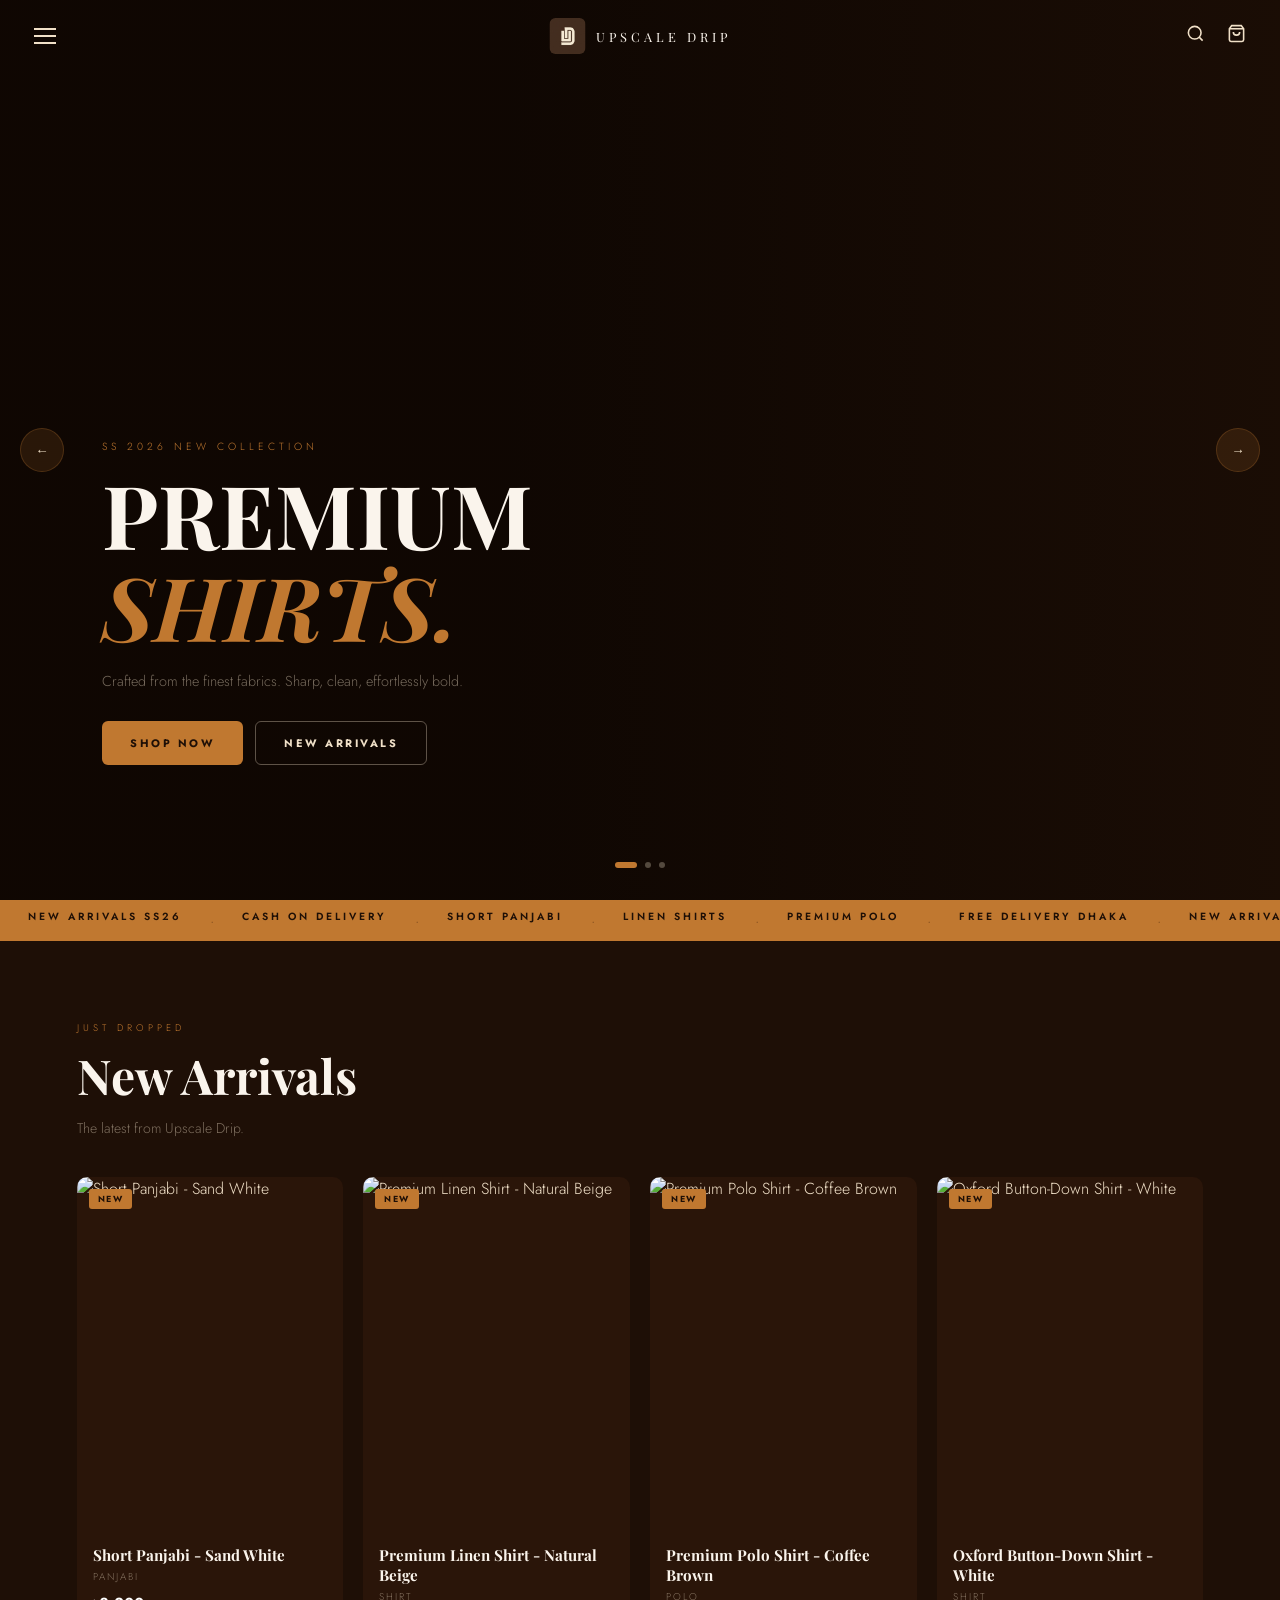
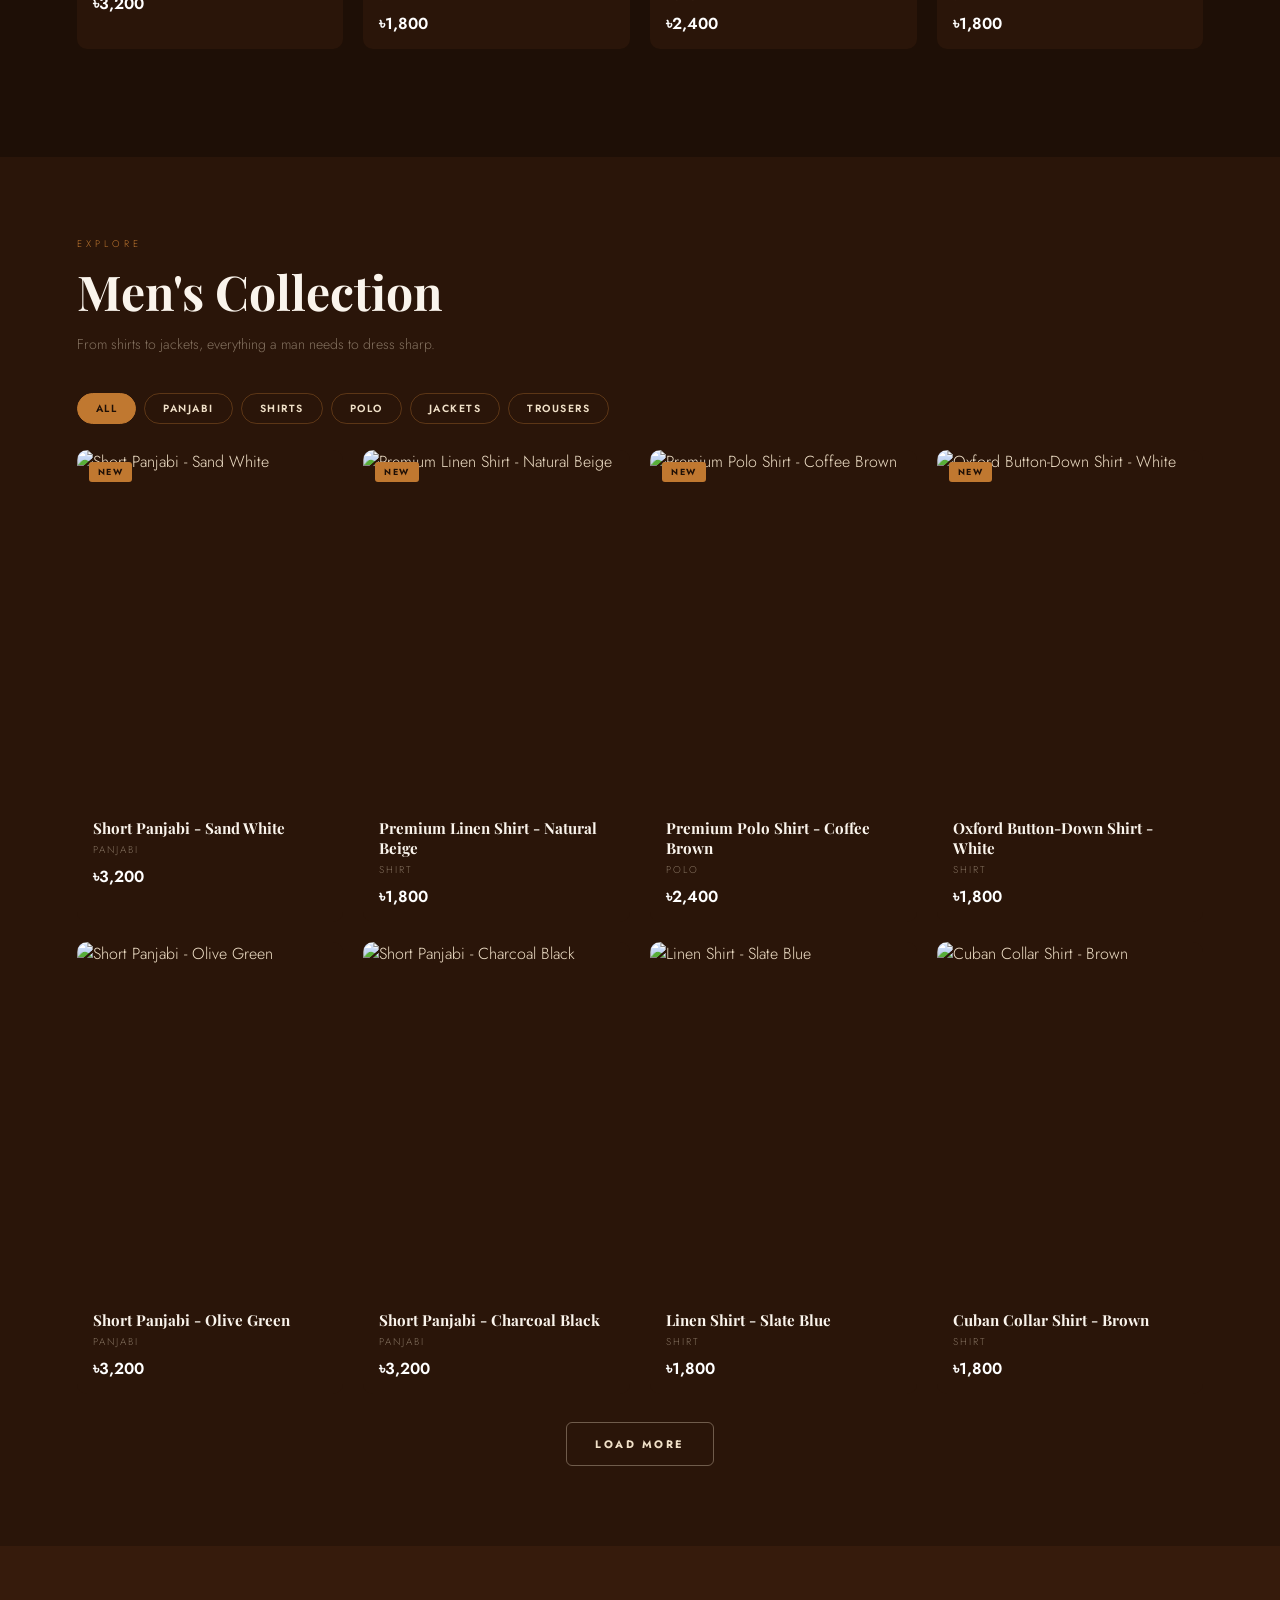
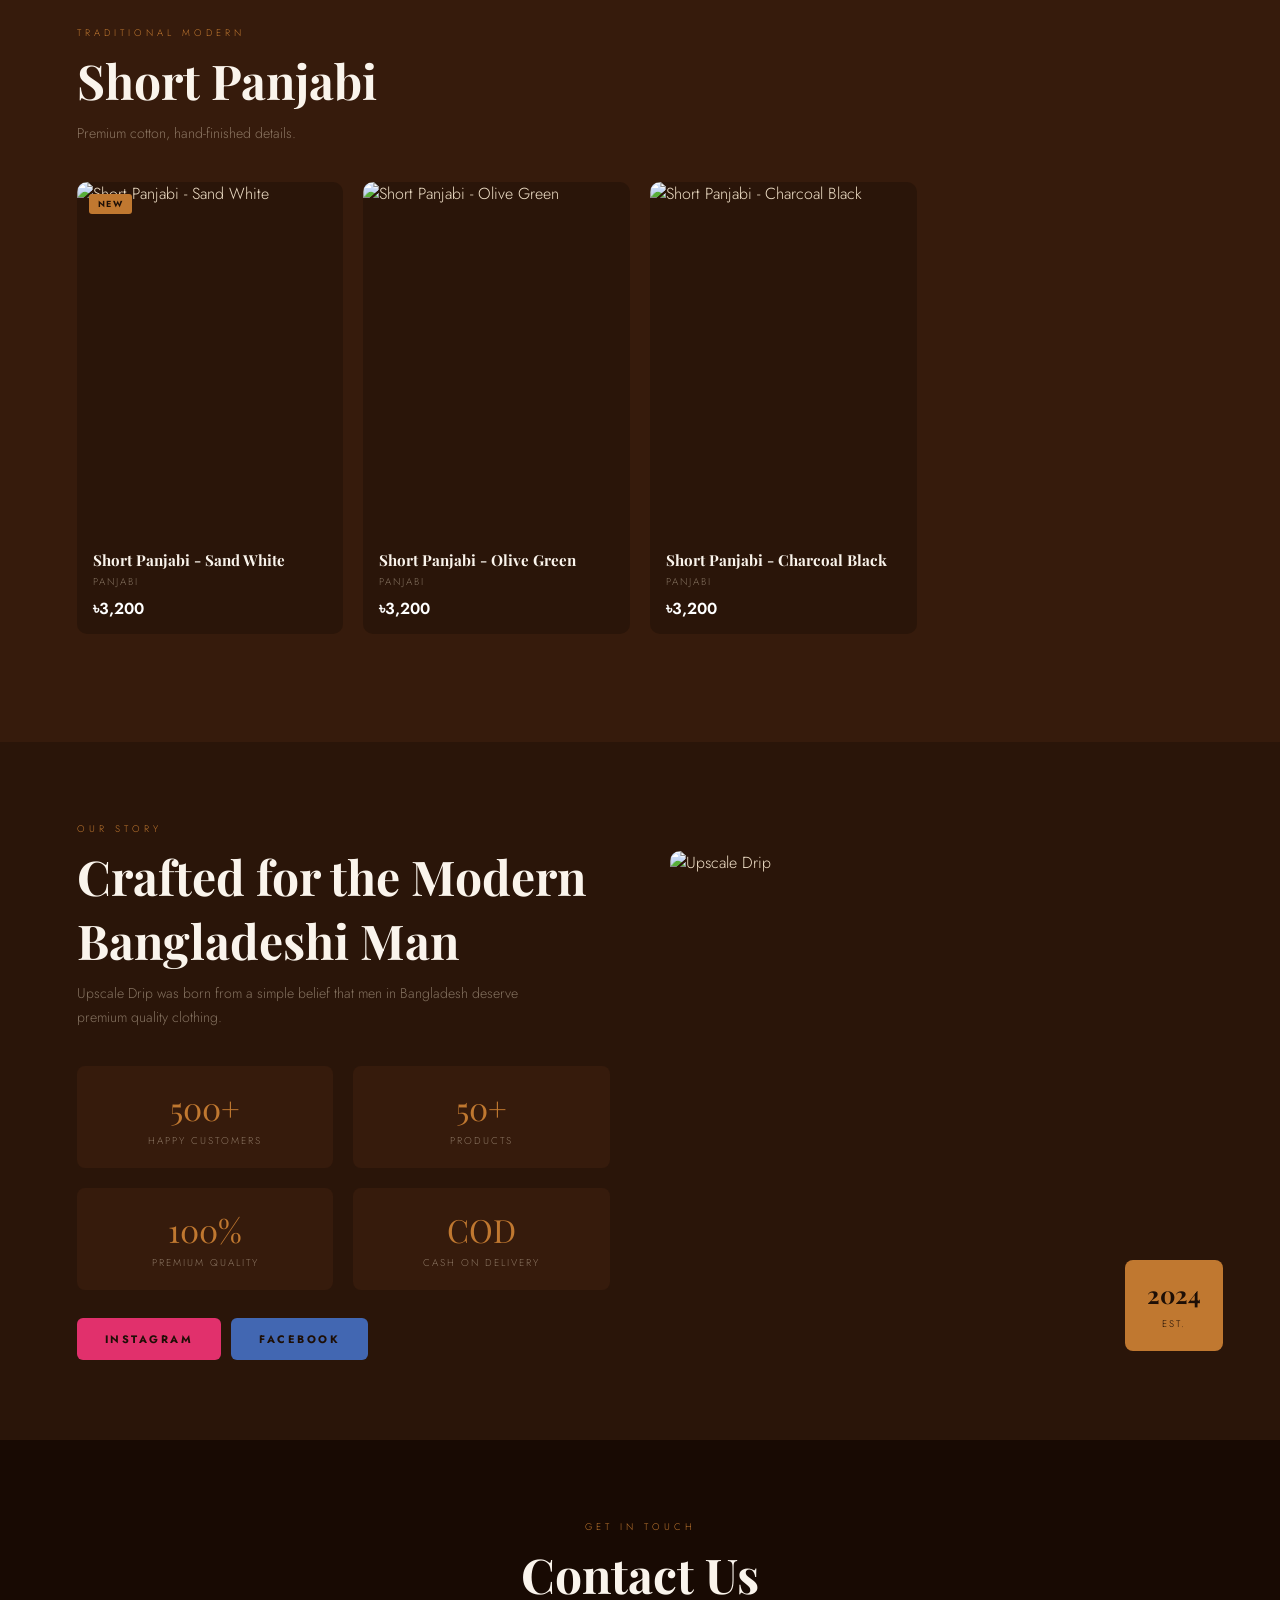
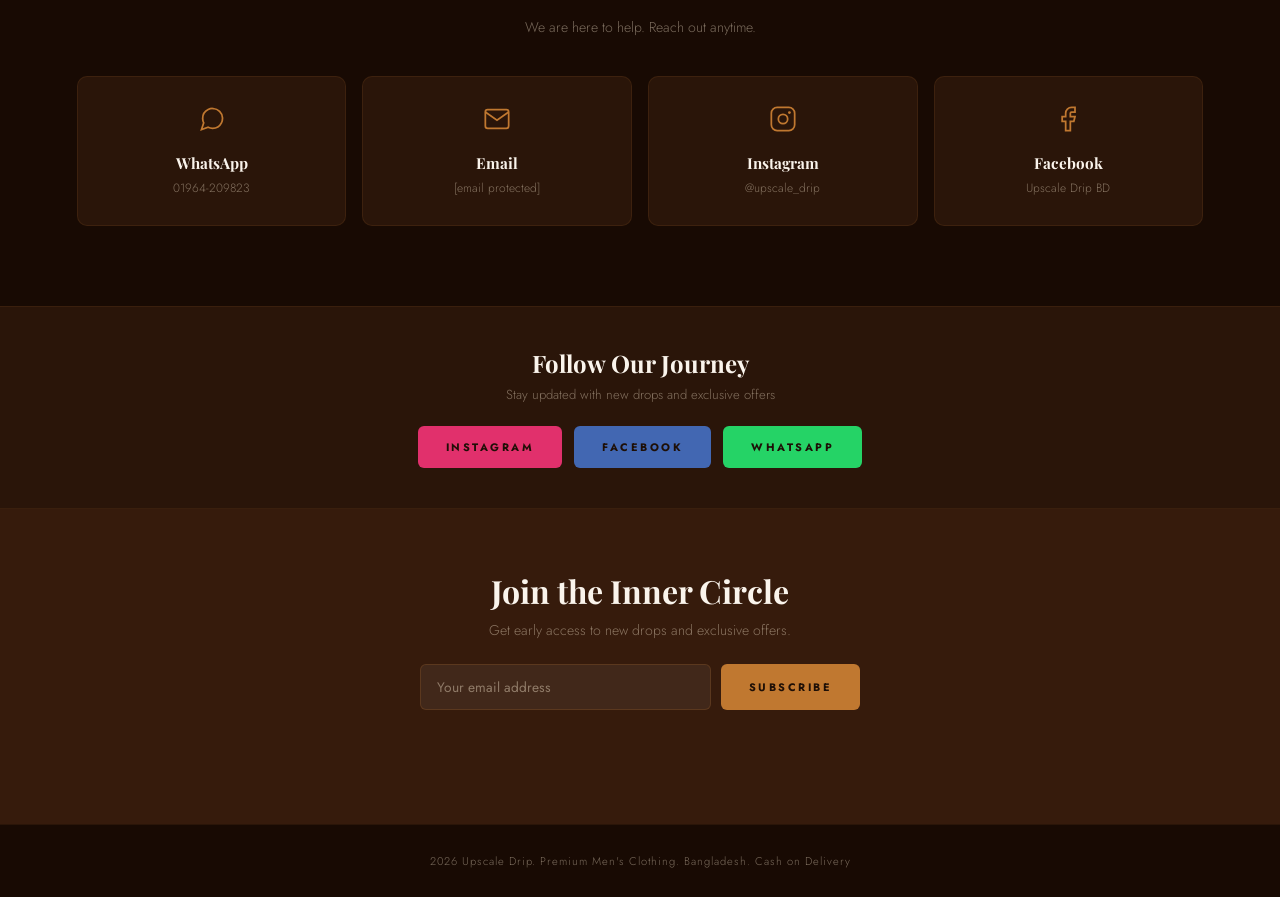
==== commit f32759c1: "Add files via upload" ====
--- a/index.html
+++ b/index.html
@@ -370,7 +370,7 @@
   <p class="sec-sub reveal" style="text-align:center;margin:0 auto 36px">We are here to help. Reach out anytime.</p>
   <div class="contact-grid">
     <a href="https://wa.me/8801964209823" target="_blank" class="ccard reveal"><svg width="28" height="28" viewBox="0 0 24 24" fill="none" stroke="currentColor" stroke-width="1.5"><path d="M21 11.5a8.38 8.38 0 0 1-.9 3.8 8.5 8.5 0 0 1-7.6 4.7 8.38 8.38 0 0 1-3.8-.9L3 21l1.9-5.7a8.38 8.38 0 0 1-.9-3.8 8.5 8.5 0 0 1 4.7-7.6 8.38 8.38 0 0 1 3.8-.9h.5a8.48 8.48 0 0 1 8 8v.5z"/></svg><h4>WhatsApp</h4><p>01964-209823</p></a>
-    <a href="mailto:upscaledrip.bd@gmail.com" class="ccard reveal"><svg width="28" height="28" viewBox="0 0 24 24" fill="none" stroke="currentColor" stroke-width="1.5"><path d="M4 4h16c1.1 0 2 .9 2 2v12c0 1.1-.9 2-2 2H4c-1.1 0-2-.9-2-2V6c0-1.1.9-2 2-2z"/><polyline points="22,6 12,13 2,6"/></svg><h4>Email</h4><p>upscaledrip.bd@gmail.com</p></a>
+    <a href="/cdn-cgi/l/email-protection#e297929181838e8786908b92cc8086a2858f838b8ecc818d8f" class="ccard reveal"><svg width="28" height="28" viewBox="0 0 24 24" fill="none" stroke="currentColor" stroke-width="1.5"><path d="M4 4h16c1.1 0 2 .9 2 2v12c0 1.1-.9 2-2 2H4c-1.1 0-2-.9-2-2V6c0-1.1.9-2 2-2z"/><polyline points="22,6 12,13 2,6"/></svg><h4>Email</h4><p><span class="__cf_email__" data-cfemail="fd888d8e9e9c9198998f948dd39f99bd9a909c9491d39e9290">[email&#160;protected]</span></p></a>
     <a href="https://www.instagram.com/upscale_drip/" target="_blank" class="ccard reveal"><svg width="28" height="28" viewBox="0 0 24 24" fill="none" stroke="currentColor" stroke-width="1.5"><rect x="2" y="2" width="20" height="20" rx="5"/><circle cx="12" cy="12" r="4"/><circle cx="17.5" cy="6.5" r="1.2" fill="currentColor" stroke="none"/></svg><h4>Instagram</h4><p>@upscale_drip</p></a>
     <a href="https://www.facebook.com/share/1BNRPVorrj/" target="_blank" class="ccard reveal"><svg width="28" height="28" viewBox="0 0 24 24" fill="none" stroke="currentColor" stroke-width="1.5"><path d="M18 2h-3a5 5 0 0 0-5 5v3H7v4h3v8h4v-8h3l1-4h-4V7a1 1 0 0 1 1-1h3z"/></svg><h4>Facebook</h4><p>Upscale Drip BD</p></a>
   </div>
@@ -485,7 +485,7 @@
   <button class="btn btn--ghost" style="margin-top:10px;width:100%;justify-content:center" onclick="closeSuc()">Continue Shopping</button>
 </div>
 
-<script>
+<script data-cfasync="false" src="/cdn-cgi/scripts/5c5dd728/cloudflare-static/email-decode.min.js"></script><script>
 var SB_URL='https://pwbvhiczbljxotyiqwin.supabase.co';
 var SB_KEY='eyJhbGciOiJIUzI1NiIsInR5cCI6IkpXVCJ9.eyJpc3MiOiJzdXBhYmFzZSIsInJlZiI6InB3YnZoaWN6YmxqeG90eWlxd2luIiwicm9sZSI6ImFub24iLCJpYXQiOjE3NzMwNzA0NjQsImV4cCI6MjA4ODY0NjQ2NH0.D5AfG-0RzwMVuLhfY_UIaBmjnXt2v2VZ6OrHuLbLZ10';
 var SB_H={'apikey':SB_KEY,'Authorization':'Bearer '+SB_KEY};
@@ -494,6 +494,15 @@
 var EJ={pub:'',svc:'',tpl:''};
 
 var SITE_SETTINGS={
+  menuItems:[
+    {label:'Home',href:'#home'},
+    {label:'New Arrivals',href:'#new'},
+    {label:"Men's Collection",href:'#collection'},
+    {label:'Panjabi',href:'#panjabi'},
+    {label:'About Us',href:'#about'},
+    {label:'Contact',href:'#contact'}
+  ],
+  catStyle:{activeColor:'#c07830',activeText:'#1e0f06',borderColor:'#c07830',inactiveText:'#f0e0c8',fontSize:'medium'},
   heroSlides:[
     {img:'https://images.unsplash.com/photo-1602810318383-e386cc2a3ccf?w=1600&q=80',tag:'SS 2026 New Collection',title:'PREMIUM',titleEm:'SHIRTS.',sub:'Crafted from the finest fabrics. Sharp, clean, effortlessly bold.',btn1:'Shop Now',btn1link:'#collection',btn2:'New Arrivals',btn2link:'#new'},
     {img:'https://images.unsplash.com/photo-1605518216938-7c31b7b14ad0?w=1600&q=80',tag:'Traditional Modern',title:'SHORT',titleEm:'PANJABI.',sub:'Premium cotton. Traditional elegance, modern cut.',btn1:'Shop Panjabi',btn1link:'#panjabi',btn2:'New Arrivals',btn2link:'#new'},
@@ -547,6 +556,8 @@
         try{var hs=sd[0].hero_slides;if(hs)SITE_SETTINGS.heroSlides=typeof hs==='string'?JSON.parse(hs):hs;}catch(e){}
         try{var ti=sd[0].ticker_items;if(ti)SITE_SETTINGS.tickerItems=typeof ti==='string'?JSON.parse(ti):ti;}catch(e){}
         if(sd[0].emailjs_public){EJ.pub=sd[0].emailjs_public;EJ.svc=sd[0].emailjs_service||'';EJ.tpl=sd[0].emailjs_template||'';}
+        try{var mi=sd[0].menu_items;if(mi)SITE_SETTINGS.menuItems=typeof mi==='string'?JSON.parse(mi):mi;}catch(e){}
+        try{var cs=sd[0].cat_style;if(cs)SITE_SETTINGS.catStyle=typeof cs==='string'?JSON.parse(cs):cs;}catch(e){}
         if(sd[0].custom_cats){
           var cc=typeof sd[0].custom_cats==='string'?JSON.parse(sd[0].custom_cats):sd[0].custom_cats;
           if(Array.isArray(cc)&&cc.length)renderExtraFilters(cc);
@@ -571,12 +582,12 @@
 }
 
 document.addEventListener('DOMContentLoaded',async function(){
-  renderHero();renderTicker();renderNew();renderAll();renderPanjabi();
+  renderHero();renderTicker();renderNew();renderAll();renderPanjabi();renderMenu();applyCatStyle();
   initNav();initSearch();initFilters();initHamburger();startSlider();initReveal();
   document.getElementById('loadMore').addEventListener('click',loadMore);
   document.getElementById('cartBtn').addEventListener('click',openCart);
   var ok=await loadSB();
-  if(ok){renderHero();renderTicker();renderNew();renderAll();renderPanjabi();}
+  if(ok){renderHero();renderTicker();renderNew();renderAll();renderPanjabi();renderMenu();applyCatStyle();}
 });
 
 function renderHero(){
@@ -691,11 +702,11 @@
 }
 function closeSizeChart(){off('scOverlay');off('scModal');}
 function chQty(d){qty=Math.max(1,Math.min(10,qty+d));document.getElementById('qtyNum').textContent=qty;}
-function addFromModal(){if(!selSize){alert('Please select a size!');return;}addToCart(currentProd,selSize,qty);closeModal();openCart();}
-
-function addToCart(prod,size,q){
-  var ex=cart.find(function(i){return i.id===prod.id&&i.size===size;});
-  if(ex)ex.qty+=q;else cart.push(Object.assign({},prod,{size:size,qty:q}));
+function addFromModal(){if(!selSize){alert('Please select a size!');return;}addToCart(currentProd,selSize,qty,selColor);closeModal();openCart();}
+
+function addToCart(prod,size,q,color){
+  var ex=cart.find(function(i){return i.id===prod.id&&i.size===size&&i.color===(color||'');});
+  if(ex)ex.qty+=q;else cart.push(Object.assign({},prod,{size:size,qty:q,color:color||''}));
   updateCart();
   var b=document.getElementById('cartBtn');b.style.transform='scale(1.35)';
   setTimeout(function(){b.style.transform='';},300);
@@ -710,7 +721,7 @@
   foot.style.display='block';body.innerHTML='';
   cart.forEach(function(item,i){
     var el=document.createElement('div');el.className='citem';
-    el.innerHTML='<div class="citem__img"><img src="'+item.img+'" alt="'+item.name+'"/></div><div class="citem__info"><h4>'+item.name+'</h4><p>Size: '+item.size+'</p><div class="citem__row"><div class="qty-ctrl"><button onclick="updQty('+i+',-1)">-</button><span>'+item.qty+'</span><button onclick="updQty('+i+',1)">+</button></div><button class="rm-btn" onclick="rmItem('+i+')">Remove</button></div></div><span class="cprice">৳'+(item.price*item.qty).toLocaleString()+'</span>';
+    el.innerHTML='<div class="citem__img"><img src="'+item.img+'" alt="'+item.name+'"/></div><div class="citem__info"><h4>'+item.name+'</h4><p>Size: '+item.size+(item.color?' &nbsp;|&nbsp; Color: '+item.color:'')+'</p><div class="citem__row"><div class="qty-ctrl"><button onclick="updQty('+i+',-1)">-</button><span>'+item.qty+'</span><button onclick="updQty('+i+',1)">+</button></div><button class="rm-btn" onclick="rmItem('+i+')">Remove</button></div></div><span class="cprice">৳'+(item.price*item.qty).toLocaleString()+'</span>';
     body.appendChild(el);
   });
   document.getElementById('cartTotal').textContent='৳'+cart.reduce(function(s,i){return s+i.price*i.qty;},0).toLocaleString();
@@ -733,7 +744,7 @@
   if(!cart.length)return;
   closeCart();
   document.getElementById('orderSum').innerHTML=cart.map(function(i){
-    return '<div style="display:flex;justify-content:space-between"><span>'+i.name+' ('+i.size+') x'+i.qty+'</span><span>৳'+(i.price*i.qty).toLocaleString()+'</span></div>';
+    return '<div style="display:flex;justify-content:space-between"><span>'+i.name+' ('+i.size+(i.color?' / '+i.color:'')+') x'+i.qty+'</span><span>৳'+(i.price*i.qty).toLocaleString()+'</span></div>';
   }).join('');
   document.getElementById('oLocation').value='';
   var sub=getSubtotal();
@@ -754,7 +765,7 @@
   var dc=loc==='dhaka'?DELIVERY_DHAKA:DELIVERY_OUTSIDE;
   var sub=getSubtotal();
   var total=sub+dc;
-  var itemsText=cart.map(function(i){return i.name+' ('+i.size+') x'+i.qty+' = ৳'+(i.price*i.qty).toLocaleString();}).join('\n');
+  var itemsText=cart.map(function(i){return i.name+' | Size: '+i.size+(i.color?' | Color: '+i.color:'')+' | Qty: '+i.qty+' | ৳'+(i.price*i.qty).toLocaleString();}).join('\n');
   if(EJ.pub&&EJ.svc&&EJ.tpl&&typeof emailjs!=='undefined'){
     emailjs.send(EJ.svc,EJ.tpl,{
       customer_name:name,phone:phone,
@@ -771,6 +782,34 @@
 }
 function closeSuc(){off('sucOverlay');off('sucModal');document.body.style.overflow='';}
 
+function renderMenu(){
+  var items=SITE_SETTINGS.menuItems;if(!items||!items.length)return;
+  var nav=document.querySelector('.side-menu__nav');if(!nav)return;
+  nav.innerHTML='';
+  items.forEach(function(m){
+    var a=document.createElement('a');
+    a.href=m.href;a.textContent=m.label;
+    a.addEventListener('click',closeMenu);
+    nav.appendChild(a);
+  });
+}
+
+function applyCatStyle(){
+  var s=SITE_SETTINGS.catStyle;if(!s)return;
+  var FONT_MAP={small:'.55rem',medium:'.65rem',large:'.82rem'};
+  var fs=FONT_MAP[s.fontSize]||'.65rem';
+  var ac=s.activeColor||'#c07830';
+  var at=s.activeText||'#1e0f06';
+  var bc=s.borderColor||'#c07830';
+  var it=s.inactiveText||'#f0e0c8';
+  var style=document.getElementById('catDynStyle');
+  if(!style){style=document.createElement('style');style.id='catDynStyle';document.head.appendChild(style);}
+  style.textContent=
+    '.fbtn{font-size:'+fs+';color:'+it+';border-color:'+bc+'55;}'+
+    '.fbtn:hover{border-color:'+bc+';color:'+it+';}'+
+    '.fbtn.active{background:'+ac+';border-color:'+ac+';color:'+at+';}';
+}
+
 function initHamburger(){
   var btn=document.getElementById('hamburger');if(!btn)return;
   btn.addEventListener('click',function(e){
@@ -806,10 +845,9 @@
   e.preventDefault();
   document.getElementById('nlMsg').textContent='You are in. Welcome to the inner circle.';
   e.target.reset();
-  setTimeout(function(){document.getElementById('nlMsg').textContent='';},5000);
-}
+  setTimeout(function(){document.getElementById('nlMsg').textContent='';},5000);}
 function on(id){var el=document.getElementById(id);if(el)el.classList.add('on');}
 function off(id){var el=document.getElementById(id);if(el)el.classList.remove('on');}
 </script>
 </body>
-</html>
+</html>
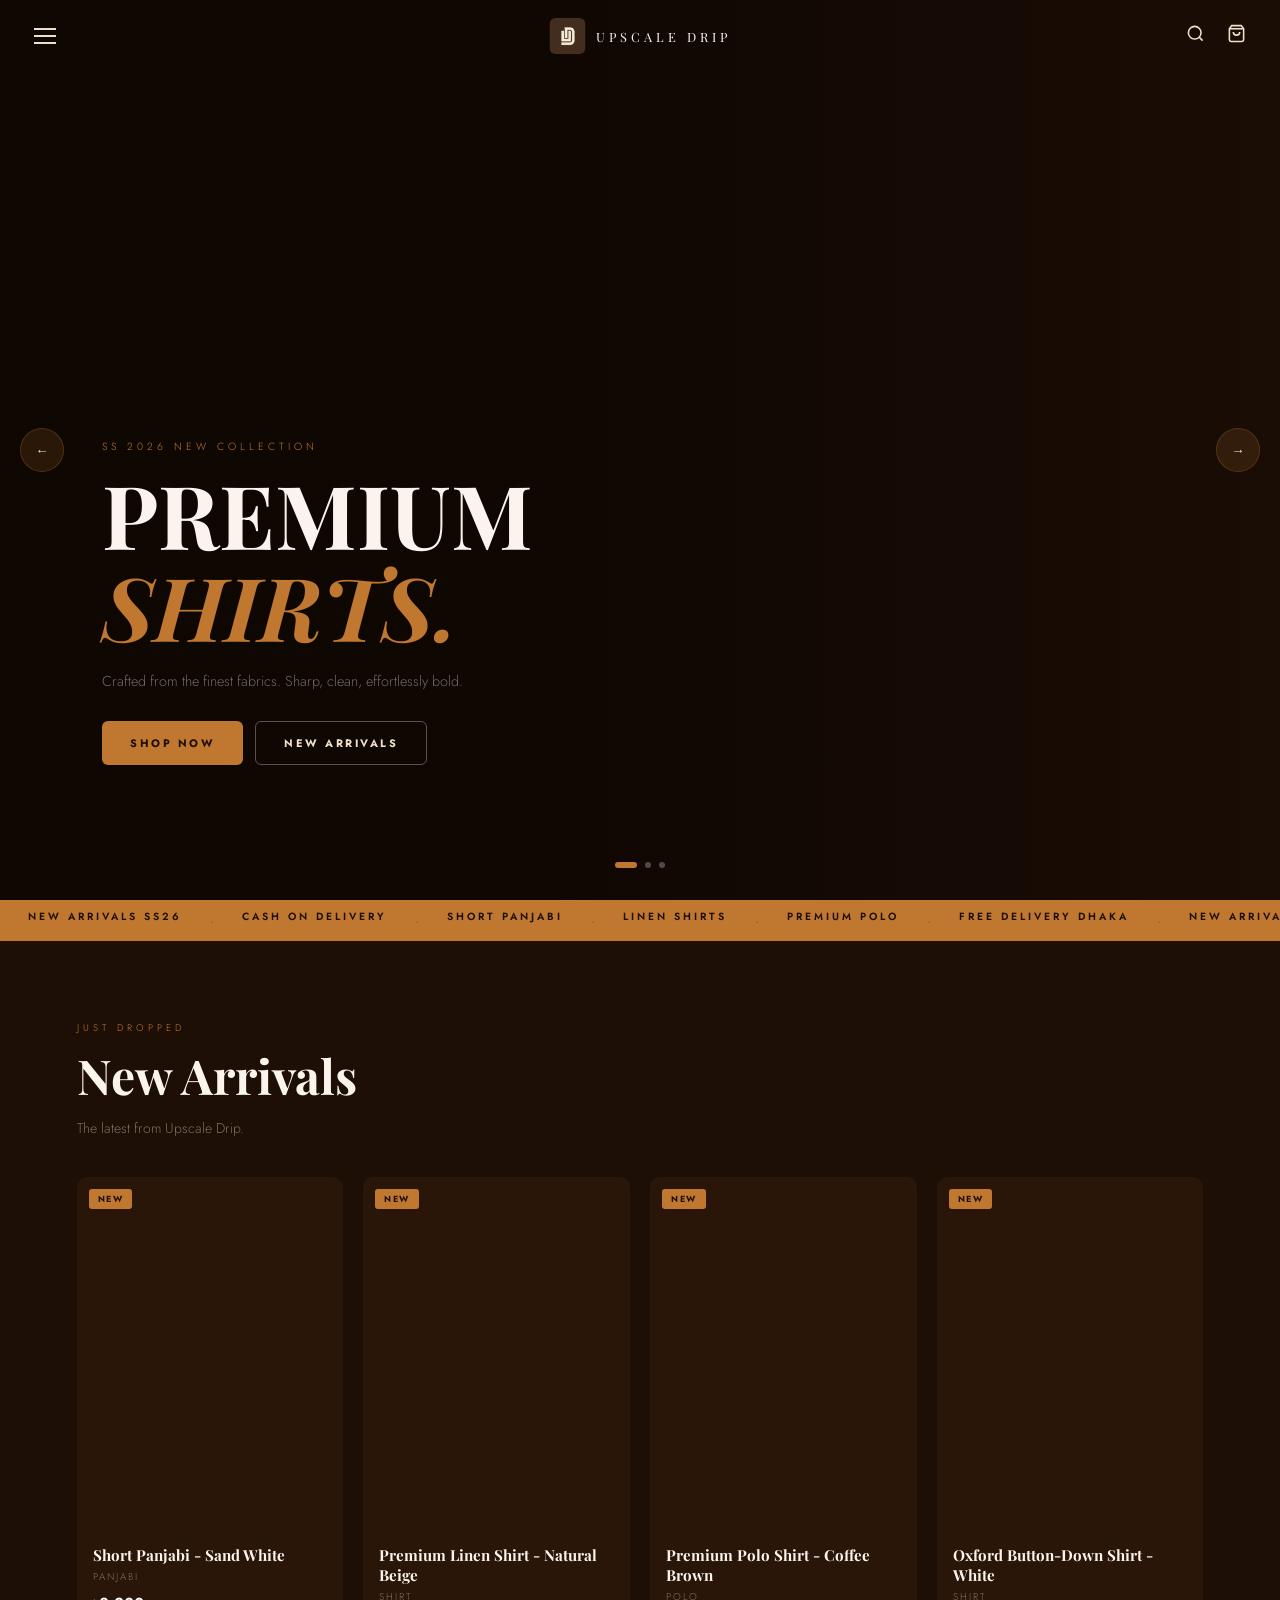
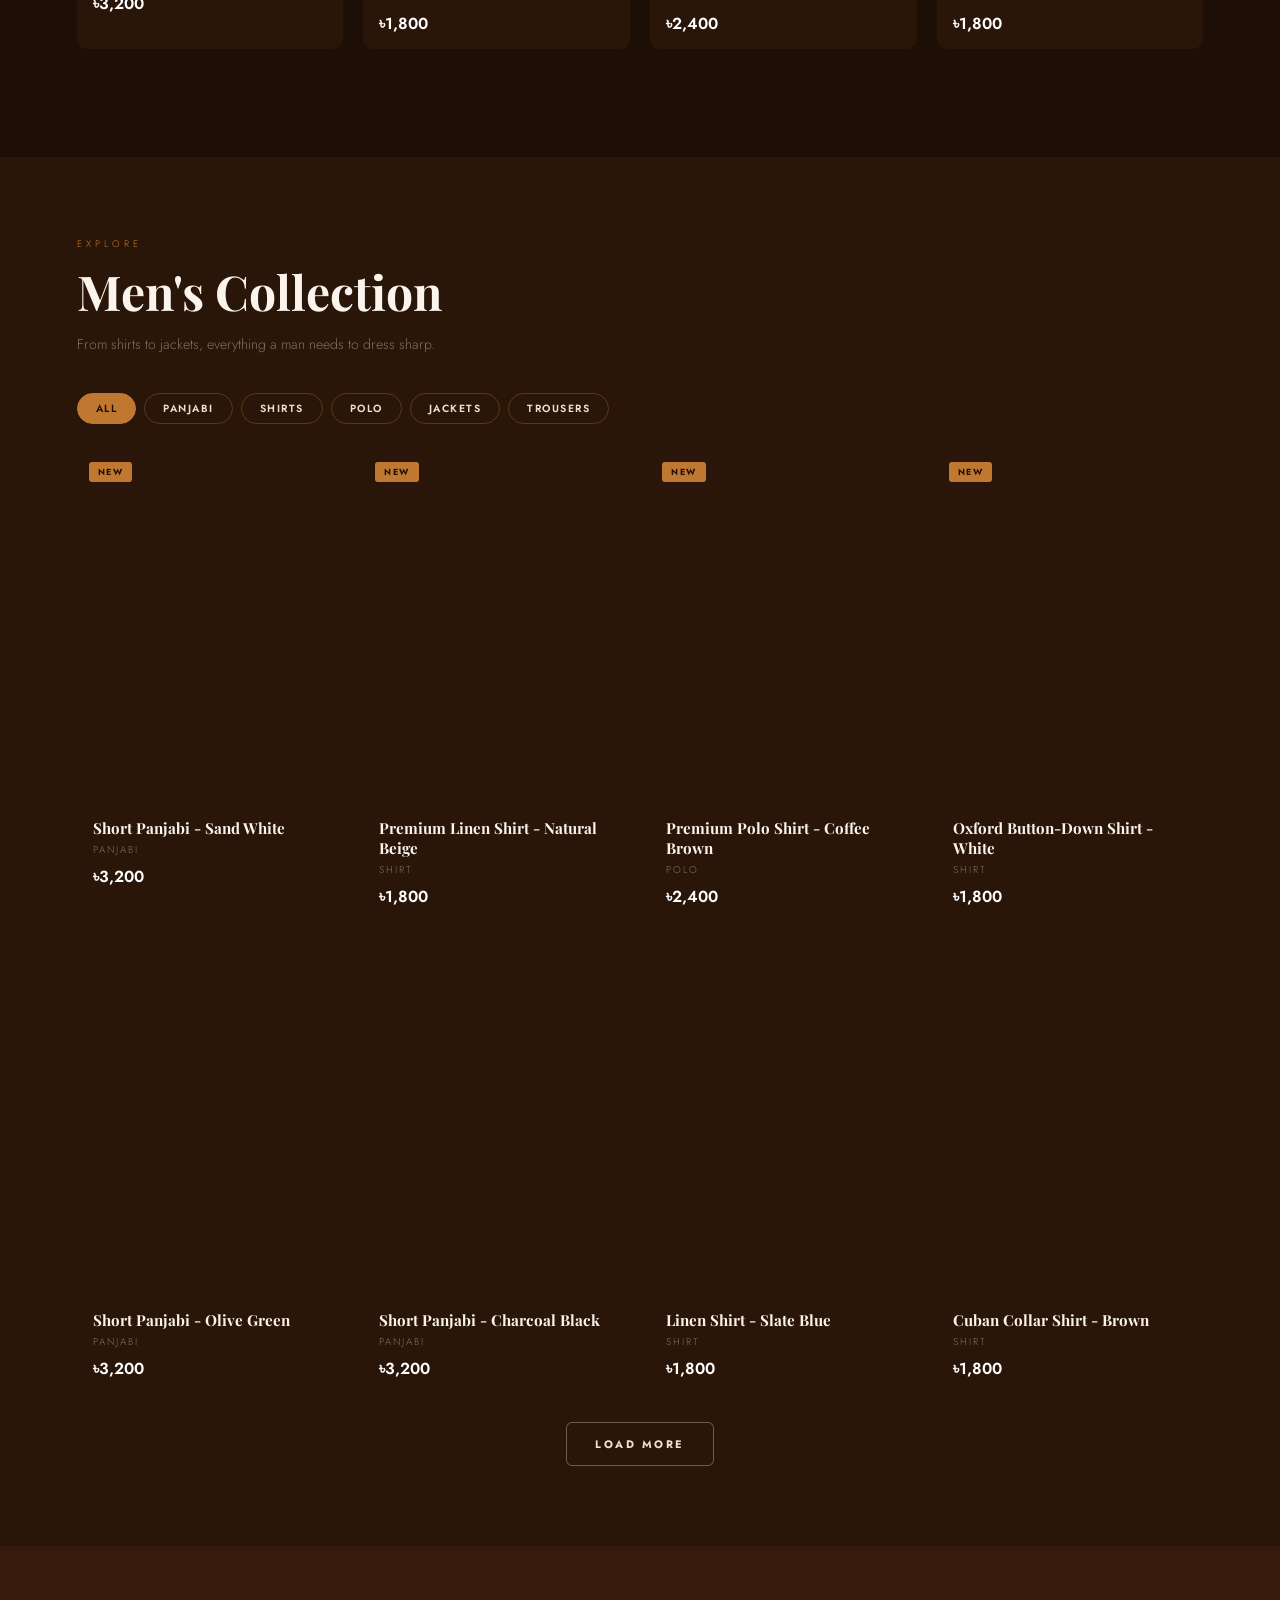
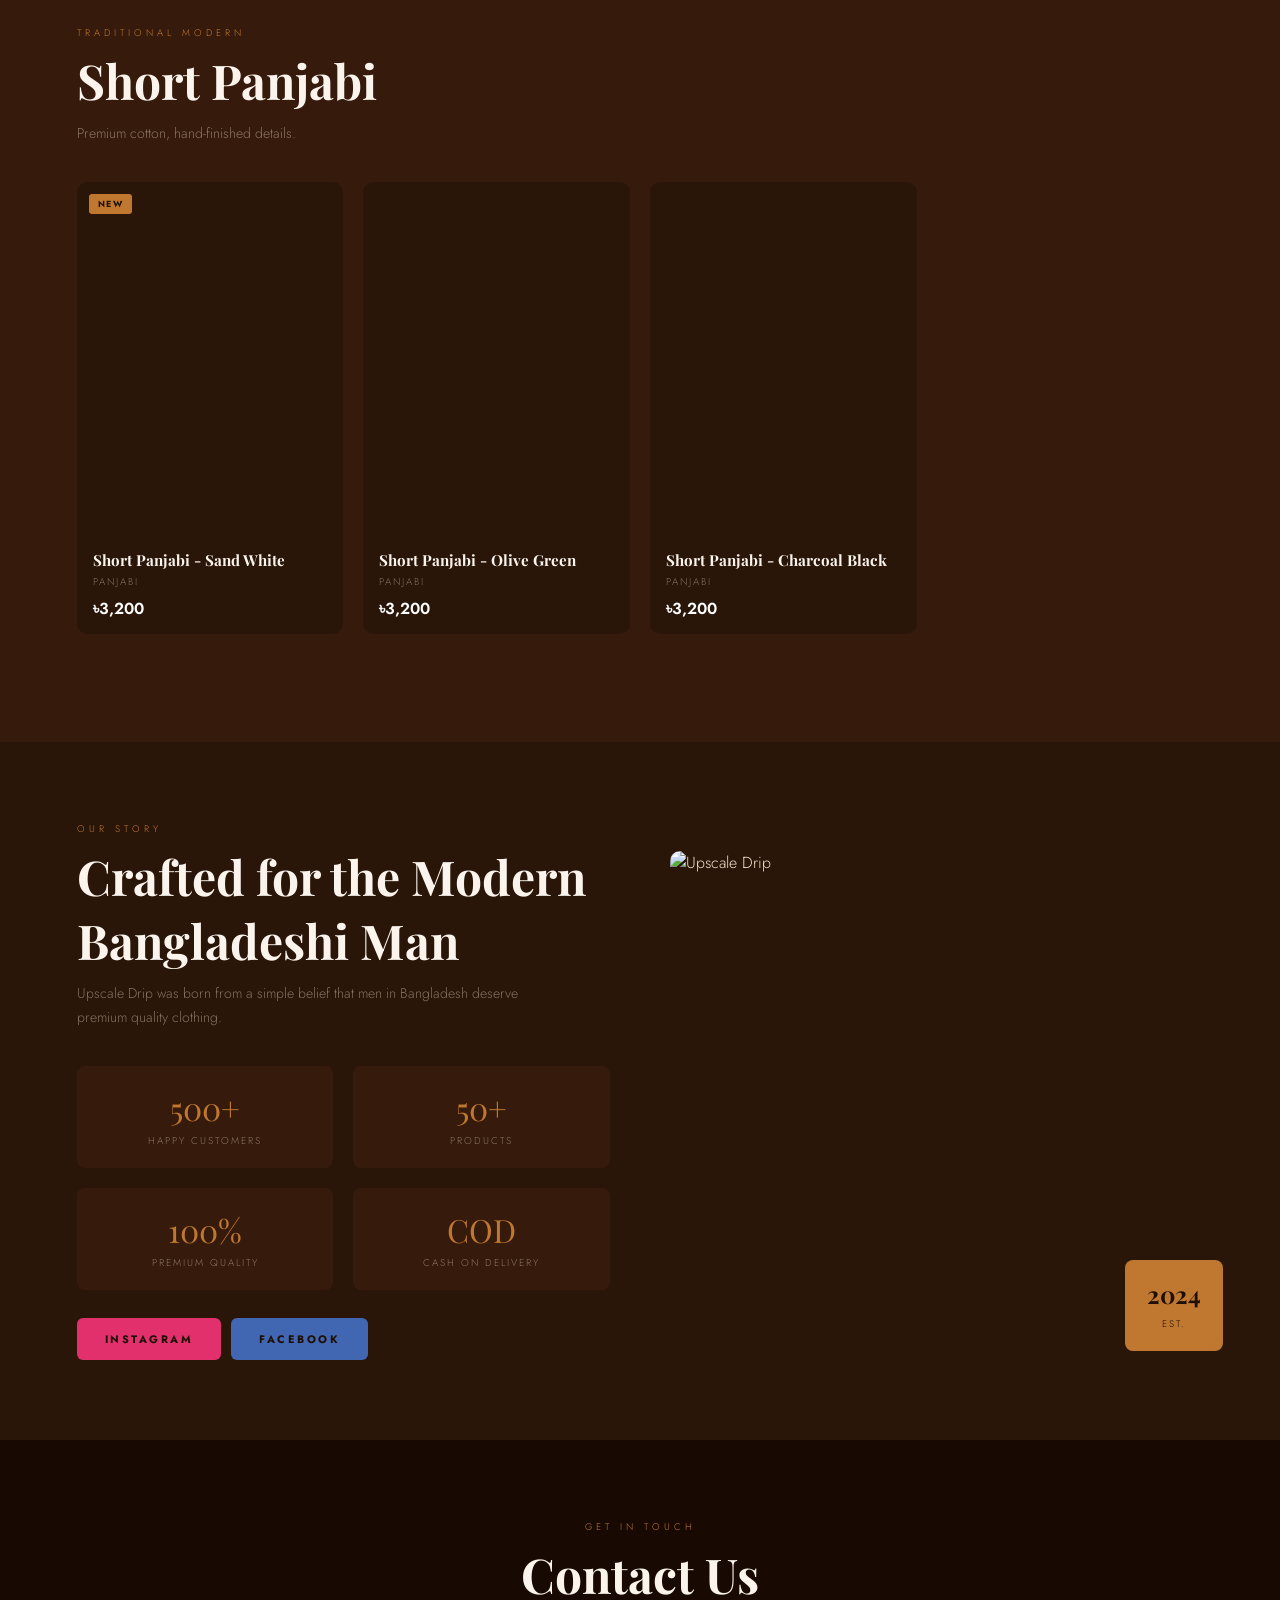
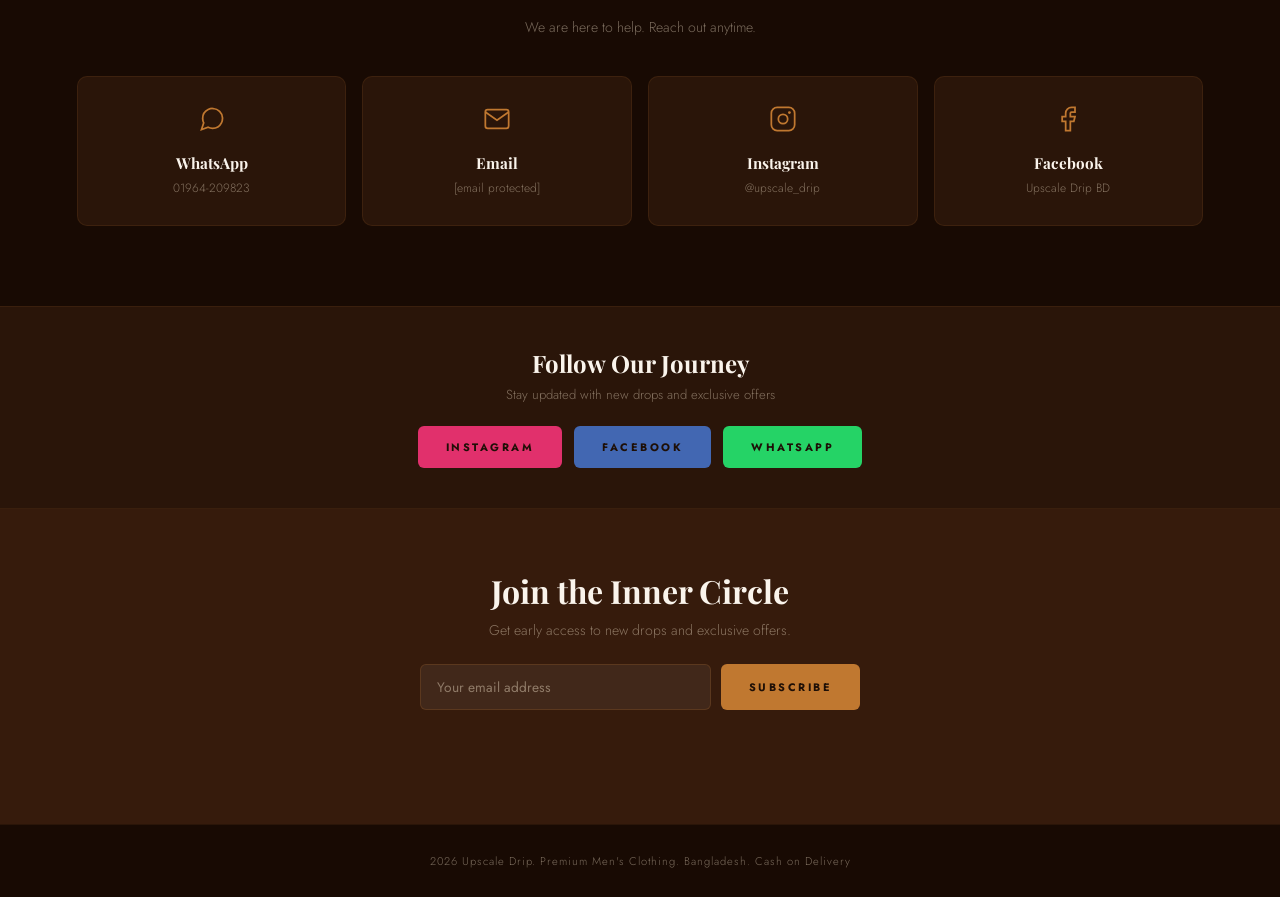
==== commit 4b260dc4: "Add files via upload" ====
--- a/index.html
+++ b/index.html
@@ -86,6 +86,9 @@
 .pcard__info h3{font-family:var(--sf);font-size:.95rem;color:var(--cr2);margin-bottom:3px;line-height:1.3}
 .pcat{font-size:.62rem;letter-spacing:2px;text-transform:uppercase;color:var(--mu);margin-bottom:8px}
 .pcur{font-size:1rem;font-weight:600;color:#fff}
+.pold{font-size:.78rem;font-weight:400;color:var(--mu);text-decoration:line-through;margin-right:6px}
+.pdis{font-size:1rem;font-weight:600;color:#ff6b6b}
+.disc-badge{background:#e74c3c;color:#fff;font-size:.52rem;font-weight:700;letter-spacing:1px;padding:3px 7px;border-radius:3px;text-transform:uppercase;margin-left:6px;vertical-align:middle}
 .badge{position:absolute;top:12px;left:12px;font-size:.55rem;font-weight:700;letter-spacing:1.5px;text-transform:uppercase;padding:4px 9px;border-radius:3px}
 .b-new{background:var(--ac);color:var(--bg)}
 .filters{display:flex;gap:8px;flex-wrap:wrap;margin-bottom:26px}
@@ -136,35 +139,73 @@
 .overlay{display:none;position:fixed;inset:0;background:rgba(0,0,0,.7);backdrop-filter:blur(4px);z-index:900}
 .overlay.on{display:block}
 .hi-overlay{z-index:1100}
-.prod-modal{position:fixed;top:50%;left:50%;transform:translate(-50%,-50%) scale(.93);background:var(--bg2);width:92%;max-width:700px;max-height:90vh;overflow-y:auto;border-radius:12px;display:flex;z-index:901;opacity:0;pointer-events:none;transition:all .3s;box-shadow:0 30px 80px rgba(0,0,0,.7)}
-.prod-modal.on{opacity:1;pointer-events:all;transform:translate(-50%,-50%) scale(1)}
-.modal-close{position:absolute;top:14px;right:16px;font-size:1.2rem;color:var(--mu);z-index:10}
-.modal-img{width:45%;flex-shrink:0;display:flex;flex-direction:column}
-.gallery-main{flex:1;overflow:hidden;border-radius:12px 0 0 0}
-.gallery-main img{width:100%;height:100%;object-fit:cover;object-position:top}
-.gallery-thumbs{display:flex;gap:6px;padding:6px;background:var(--bg3);overflow-x:auto}
-.gthumb{width:54px;height:60px;flex-shrink:0;border-radius:4px;overflow:hidden;cursor:pointer;border:2px solid transparent;transition:border-color .2s}
-.gthumb.active{border-color:var(--ac)}
-.gthumb img{width:100%;height:100%;object-fit:cover;object-position:top}
-.modal-body{padding:32px 28px;flex:1;overflow-y:auto}
-.modal-tag{font-size:.58rem;font-weight:700;letter-spacing:2px;text-transform:uppercase;padding:4px 9px;border-radius:3px;display:inline-block;margin-bottom:10px}
-.modal-body h2{font-family:var(--sf);font-size:1.35rem;color:var(--cr2);margin-bottom:10px;line-height:1.3}
-.mprice{font-size:1.4rem;font-weight:600;color:#fff}
-.mdesc{font-size:.8rem;color:var(--mu);line-height:1.7;margin:12px 0}
-.modal-opt{margin-top:16px}
-.opt-label{font-size:.6rem;letter-spacing:2px;text-transform:uppercase;color:var(--ac);margin-bottom:8px;display:inline}
-.size-grid{display:flex;gap:7px;flex-wrap:wrap;margin-top:8px}
-.sbtn{padding:7px 13px;border:1px solid rgba(192,120,48,.25);color:var(--mu);font-size:.75rem;border-radius:4px;transition:all .2s}
+/* FULL PRODUCT PAGE */
+.prod-page{position:fixed;inset:0;background:var(--bg);z-index:950;overflow-y:auto;transform:translateY(100%);transition:transform .4s cubic-bezier(.25,.8,.25,1);opacity:0}
+.prod-page.on{transform:translateY(0);opacity:1}
+.pp-topbar{position:sticky;top:0;left:0;right:0;background:rgba(20,8,2,.96);backdrop-filter:blur(12px);border-bottom:1px solid rgba(192,120,48,.15);padding:14px 24px;display:flex;align-items:center;justify-content:space-between;z-index:10}
+.pp-back{display:flex;align-items:center;gap:8px;font-size:.72rem;letter-spacing:2px;text-transform:uppercase;color:var(--mu);transition:color .2s}
+.pp-back:hover{color:var(--ac)}
+.pp-brand{font-family:var(--sf);font-size:.75rem;letter-spacing:4px;color:var(--cr2)}
+.pp-cart-btn{color:var(--cr);padding:6px;position:relative}
+.pp-inner{display:grid;grid-template-columns:1fr 1fr;min-height:calc(100vh - 58px)}
+.pp-gallery{position:sticky;top:58px;height:calc(100vh - 58px);display:flex;flex-direction:column}
+.pp-gallery-main{flex:1;overflow:hidden;position:relative}
+.pp-gallery-main img{width:100%;height:100%;object-fit:cover;object-position:top;transition:opacity .3s}
+.pp-thumbs{display:flex;gap:6px;padding:10px;background:var(--bg4);overflow-x:auto}
+.pp-thumb{width:60px;height:72px;flex-shrink:0;border-radius:5px;overflow:hidden;cursor:pointer;border:2px solid transparent;transition:border-color .2s}
+.pp-thumb.active{border-color:var(--ac)}
+.pp-thumb img{width:100%;height:100%;object-fit:cover;object-position:top}
+.pp-info{padding:48px 52px;overflow-y:auto}
+.pp-tag{font-size:.58rem;font-weight:700;letter-spacing:2px;text-transform:uppercase;padding:4px 10px;border-radius:3px;display:inline-block;margin-bottom:14px}
+.pp-name{font-family:var(--sf);font-size:clamp(1.4rem,2.5vw,2rem);color:var(--cr2);line-height:1.2;margin-bottom:20px}
+.pp-price-wrap{display:flex;align-items:center;gap:12px;margin-bottom:6px;flex-wrap:wrap}
+.pp-price{font-size:1.8rem;font-weight:600;color:#fff}
+.pp-price-old{font-size:1.1rem;color:var(--mu);text-decoration:line-through}
+.pp-price-dis{font-size:1.8rem;font-weight:600;color:#ff6b6b}
+.pp-disc-badge{background:#e74c3c;color:#fff;font-size:.6rem;font-weight:700;padding:4px 10px;border-radius:4px;letter-spacing:1px}
+.pp-stock{display:flex;align-items:center;gap:6px;font-size:.72rem;color:var(--mu);margin-bottom:24px}
+.pp-stock-dot{width:7px;height:7px;border-radius:50%;background:#4caf50}
+.pp-divider{border:none;border-top:1px solid rgba(192,120,48,.12);margin:20px 0}
+.pp-opt-label{font-size:.6rem;letter-spacing:2px;text-transform:uppercase;color:var(--ac);margin-bottom:10px;display:flex;align-items:center;justify-content:space-between}
+.size-grid{display:flex;gap:8px;flex-wrap:wrap;margin-bottom:4px}
+.sbtn{padding:9px 16px;border:1px solid rgba(192,120,48,.25);color:var(--mu);font-size:.78rem;border-radius:5px;transition:all .2s;font-family:var(--bf)}
 .sbtn:hover{border-color:var(--ac);color:var(--cr)}
 .sbtn.sel{background:var(--ac);border-color:var(--ac);color:var(--bg);font-weight:700}
-.color-swatches{display:flex;gap:8px;flex-wrap:wrap;margin-top:6px}
-.cswatch{width:26px;height:26px;border-radius:50%;cursor:pointer;border:2px solid transparent;transition:all .2s;box-shadow:0 0 0 1px rgba(240,224,200,.2)}
+.color-swatches{display:flex;gap:10px;flex-wrap:wrap;margin-bottom:8px}
+.cswatch{width:30px;height:30px;border-radius:50%;cursor:pointer;border:3px solid transparent;transition:all .2s;box-shadow:0 0 0 1px rgba(240,224,200,.2)}
 .cswatch.sel{border-color:var(--ac);transform:scale(1.15)}
-.size-chart-btn{font-size:.65rem;color:var(--ac);text-decoration:underline;cursor:pointer;background:none;border:none;margin-left:8px}
-.qty-box{display:flex;align-items:center}
-.qty-box button{width:34px;height:34px;border:1px solid rgba(192,120,48,.25);color:var(--cr);font-size:1rem}
-.qty-box span{width:40px;text-align:center;font-size:.9rem;border-top:1px solid rgba(192,120,48,.25);border-bottom:1px solid rgba(192,120,48,.25);height:34px;line-height:34px}
-.add-btn{width:100%;margin-top:20px;justify-content:center}
+.size-chart-btn{font-size:.65rem;color:var(--ac);text-decoration:underline;cursor:pointer;background:none;border:none}
+.qty-box{display:flex;align-items:center;border:1px solid rgba(192,120,48,.25);border-radius:6px;overflow:hidden;width:fit-content}
+.qty-box button{width:38px;height:38px;color:var(--cr);font-size:1.1rem;border:none;background:none}
+.qty-box span{width:46px;text-align:center;font-size:.9rem;border-left:1px solid rgba(192,120,48,.25);border-right:1px solid rgba(192,120,48,.25);height:38px;line-height:38px}
+.add-btn{width:100%;margin-top:24px;justify-content:center;padding:16px;font-size:.75rem;letter-spacing:3px}
+.pp-buy-btn{width:100%;margin-top:10px;justify-content:center;padding:16px;background:var(--bg3);border:1px solid rgba(192,120,48,.3);color:var(--cr);font-size:.75rem;letter-spacing:3px}
+.pp-buy-btn:hover{background:rgba(192,120,48,.1);border-color:var(--ac)}
+.pp-desc{font-size:.85rem;color:var(--mu);line-height:1.8;margin-top:4px}
+.pp-accord{border-top:1px solid rgba(192,120,48,.12);margin-top:24px}
+.pp-accord-item{border-bottom:1px solid rgba(192,120,48,.12)}
+.pp-accord-head{display:flex;justify-content:space-between;align-items:center;padding:14px 0;cursor:pointer;font-size:.78rem;color:var(--cr2);font-weight:500;letter-spacing:.5px}
+.pp-accord-body{max-height:0;overflow:hidden;transition:max-height .3s;font-size:.8rem;color:var(--mu);line-height:1.8}
+.pp-accord-body.open{max-height:300px}
+.pp-accord-body p{padding-bottom:14px}
+/* OLD MODAL kept for size chart */
+.modal-close{position:absolute;top:14px;right:16px;font-size:1.2rem;color:var(--mu);z-index:10}
+.sc-modal{position:fixed;top:50%;left:50%;transform:translate(-50%,-50%) scale(.93);background:var(--bg2);width:92%;max-width:520px;max-height:80vh;overflow-y:auto;border-radius:12px;padding:28px;z-index:1200;opacity:0;pointer-events:none;transition:all .3s}
+.sc-modal.on{opacity:1;pointer-events:all;transform:translate(-50%,-50%) scale(1)}
+.sc-modal h3{font-family:var(--sf);font-size:1.2rem;color:var(--cr2);margin-bottom:16px}
+.sc-modal img{width:100%;border-radius:8px}
+.sc-modal pre{font-size:.78rem;color:var(--mu);line-height:1.9;white-space:pre-wrap}
+@media(max-width:860px){
+  .pp-inner{grid-template-columns:1fr}
+  .pp-gallery{position:relative;height:60vw;top:0}
+  .pp-info{padding:28px 20px}
+}
+@media(max-width:600px){
+  .pp-gallery{height:72vw}
+  .pp-info{padding:20px 16px}
+  .pp-name{font-size:1.2rem}
+  .pp-price,.pp-price-dis{font-size:1.4rem}
+}
 .sc-modal{position:fixed;top:50%;left:50%;transform:translate(-50%,-50%) scale(.93);background:var(--bg2);width:92%;max-width:520px;max-height:80vh;overflow-y:auto;border-radius:12px;padding:28px;z-index:1200;opacity:0;pointer-events:none;transition:all .3s}
 .sc-modal.on{opacity:1;pointer-events:all;transform:translate(-50%,-50%) scale(1)}
 .sc-modal h3{font-family:var(--sf);font-size:1.2rem;color:var(--cr2);margin-bottom:16px}
@@ -263,7 +304,7 @@
 <nav class="nav" id="navbar">
   <button class="hamburger" id="hamburger"><span></span><span></span><span></span></button>
   <a href="#home" class="nav__logo">
-    <img src="logo.jpg" alt="Upscale Drip" class="nav__logo-img"/>
+    <img src="logo.jpg" alt="Upscale Drip" class="nav__logo-img" onerror="this.style.display='none'"/>
     <span>UPSCALE DRIP</span>
   </a>
   <div class="nav__icons">
@@ -275,7 +316,7 @@
 <div class="menu-overlay" id="menuOverlay" onclick="closeMenu()"></div>
 <aside class="side-menu" id="sideMenu">
   <div class="side-menu__top">
-    <img src="logo.jpg" alt="Upscale Drip" class="side-menu__logo"/>
+    <img src="logo.jpg" alt="Upscale Drip" class="side-menu__logo" onerror="this.style.display='none'"/>
     <p class="side-menu__brand">UPSCALE DRIP</p>
     <button class="side-menu__close" onclick="closeMenu()">&#10005;</button>
   </div>
@@ -413,29 +454,61 @@
   </div>
 </div>
 
-<!-- PRODUCT MODAL -->
-<div class="overlay" id="modalOverlay" onclick="closeModal()"></div>
-<div class="prod-modal" id="prodModal">
-  <button class="modal-close" onclick="closeModal()">&#10005;</button>
-  <div class="modal-img" id="modalImg">
-    <div class="gallery-main"><img id="galleryMain" src="" alt=""/></div>
-    <div class="gallery-thumbs" id="galleryThumbs" style="display:none"></div>
+<!-- FULL PRODUCT PAGE -->
+<div class="prod-page" id="prodPage">
+  <div class="pp-topbar">
+    <button class="pp-back" onclick="closeProdPage()">
+      <svg width="16" height="16" viewBox="0 0 24 24" fill="none" stroke="currentColor" stroke-width="2"><path d="M19 12H5M12 5l-7 7 7 7"/></svg>
+      Back
+    </button>
+    <span class="pp-brand">UPSCALE DRIP</span>
+    <button class="pp-cart-btn" onclick="closeProdPage();openCart()">
+      <svg width="20" height="20" viewBox="0 0 24 24" fill="none" stroke="currentColor" stroke-width="2"><path d="M6 2 3 6v14a2 2 0 0 0 2 2h14a2 2 0 0 0 2-2V6l-3-4z"/><line x1="3" y1="6" x2="21" y2="6"/><path d="M16 10a4 4 0 0 1-8 0"/></svg>
+    </button>
   </div>
-  <div class="modal-body">
-    <span class="modal-tag" id="modalTag"></span>
-    <h2 id="modalName"></h2>
-    <div><span class="mprice" id="mPrice"></span></div>
-    <p class="mdesc" id="mDesc"></p>
-    <div class="modal-opt" id="colorOpt" style="display:none"><p class="opt-label">Color</p><div class="color-swatches" id="colorGrid"></div></div>
-    <div class="modal-opt">
-      <p class="opt-label">Select Size</p>
-      <button class="size-chart-btn" id="sizeChartBtn" style="display:none" onclick="openSizeChart()">Size Chart</button>
-      <div class="size-grid" id="sizeGrid"></div>
+  <div class="pp-inner">
+    <div class="pp-gallery">
+      <div class="pp-gallery-main"><img id="ppMainImg" src="" alt=""/></div>
+      <div class="pp-thumbs" id="ppThumbs"></div>
     </div>
-    <div class="modal-opt"><p class="opt-label">Quantity</p>
-      <div class="qty-box"><button onclick="chQty(-1)">-</button><span id="qtyNum">1</span><button onclick="chQty(1)">+</button></div>
+    <div class="pp-info">
+      <span class="pp-tag" id="ppTag"></span>
+      <h1 class="pp-name" id="ppName"></h1>
+      <div class="pp-price-wrap" id="ppPriceWrap"></div>
+      <div class="pp-stock"><span class="pp-stock-dot"></span><span>In Stock &mdash; Ready to Ship</span></div>
+      <hr class="pp-divider"/>
+      <div id="ppColorOpt" style="display:none">
+        <div class="pp-opt-label"><span>Color</span><span id="ppSelColorLabel" style="color:var(--cr);font-weight:400"></span></div>
+        <div class="color-swatches" id="ppColorGrid"></div>
+        <hr class="pp-divider"/>
+      </div>
+      <div class="pp-opt-label">
+        <span>Size</span>
+        <button class="size-chart-btn" id="ppSizeChartBtn" style="display:none" onclick="openSizeChart()">Size Chart ↗</button>
+      </div>
+      <div class="size-grid" id="ppSizeGrid"></div>
+      <div style="font-size:.65rem;color:var(--mu);margin-top:6px;margin-bottom:20px">Model's size: M &mdash; <span style="color:var(--ac)">Select your size above</span></div>
+      <hr class="pp-divider"/>
+      <div class="pp-opt-label"><span>Quantity</span></div>
+      <div class="qty-box"><button onclick="chQty(-1)">−</button><span id="qtyNum">1</span><button onclick="chQty(1)">+</button></div>
+      <button class="btn add-btn" onclick="addFromModal()">Add to Cart</button>
+      <button class="btn pp-buy-btn" onclick="addFromModal();closeProdPage();">Add to Cart &amp; Checkout</button>
+      <div class="pp-desc" id="ppDesc"></div>
+      <div class="pp-accord">
+        <div class="pp-accord-item">
+          <div class="pp-accord-head" onclick="toggleAccord(this)"><span>🛡 Care &amp; Maintenance</span><span>+</span></div>
+          <div class="pp-accord-body"><p>Machine wash cold, gentle cycle. Do not bleach. Tumble dry low. Iron on medium heat if needed. Store folded to maintain shape.</p></div>
+        </div>
+        <div class="pp-accord-item">
+          <div class="pp-accord-head" onclick="toggleAccord(this)"><span>🚚 Shipping &amp; Returns</span><span>+</span></div>
+          <div class="pp-accord-body"><p>Cash on Delivery available. Delivery 2–3 days inside Dhaka (৳70), 4–7 days outside Dhaka (৳120). Exchange within 3 days of delivery for sizing issues. Contact us on WhatsApp.</p></div>
+        </div>
+        <div class="pp-accord-item">
+          <div class="pp-accord-head" onclick="toggleAccord(this)"><span>📏 Size Guide</span><span>+</span></div>
+          <div class="pp-accord-body"><p>S: Chest 36–38", M: 38–40", L: 40–42", XL: 42–44", XXL: 44–46". When in doubt, size up for a relaxed fit.</p></div>
+        </div>
+      </div>
     </div>
-    <button class="btn add-btn" onclick="addFromModal()">Add to Cart</button>
   </div>
 </div>
 
@@ -497,12 +570,15 @@
   menuItems:[
     {label:'Home',href:'#home'},
     {label:'New Arrivals',href:'#new'},
-    {label:"Men's Collection",href:'#collection'},
+    {label:"All Products",href:'#collection|all'},
+    {label:'Shirts',href:'#collection|shirt'},
+    {label:'Polo',href:'#collection|polo'},
     {label:'Panjabi',href:'#panjabi'},
     {label:'About Us',href:'#about'},
     {label:'Contact',href:'#contact'}
   ],
   catStyle:{activeColor:'#c07830',activeText:'#1e0f06',borderColor:'#c07830',inactiveText:'#f0e0c8',fontSize:'medium'},
+  menuStyle:{textColor:'#f0e0c8',hoverColor:'#c07830',fontSize:'medium'},
   heroSlides:[
     {img:'https://images.unsplash.com/photo-1602810318383-e386cc2a3ccf?w=1600&q=80',tag:'SS 2026 New Collection',title:'PREMIUM',titleEm:'SHIRTS.',sub:'Crafted from the finest fabrics. Sharp, clean, effortlessly bold.',btn1:'Shop Now',btn1link:'#collection',btn2:'New Arrivals',btn2link:'#new'},
     {img:'https://images.unsplash.com/photo-1605518216938-7c31b7b14ad0?w=1600&q=80',tag:'Traditional Modern',title:'SHORT',titleEm:'PANJABI.',sub:'Premium cotton. Traditional elegance, modern cut.',btn1:'Shop Panjabi',btn1link:'#panjabi',btn2:'New Arrivals',btn2link:'#new'},
@@ -516,7 +592,7 @@
   var imgs=p.images;if(!Array.isArray(imgs)){try{imgs=imgs?JSON.parse(imgs):[];}catch(e){imgs=[];}}
   var cols=p.colors;if(!Array.isArray(cols)){try{cols=cols?JSON.parse(cols):[];}catch(e){cols=[];}}
   return{id:p.id,name:p.name||'',cat:p.cat||'',img:p.img||'',images:imgs,
-    price:Number(p.price)||0,desc:p.description||p.desc||'',
+    price:Number(p.price)||0,discountPrice:p.discount_price?Number(p.discount_price):null,desc:p.description||p.desc||'',
     isNew:!!(p.isnew||p.isNew),sizes:s,colors:cols,sizeChart:p.sizechart||p.sizeChart||''};
 }
 
@@ -557,7 +633,9 @@
         try{var ti=sd[0].ticker_items;if(ti)SITE_SETTINGS.tickerItems=typeof ti==='string'?JSON.parse(ti):ti;}catch(e){}
         if(sd[0].emailjs_public){EJ.pub=sd[0].emailjs_public;EJ.svc=sd[0].emailjs_service||'';EJ.tpl=sd[0].emailjs_template||'';}
         try{var mi=sd[0].menu_items;if(mi)SITE_SETTINGS.menuItems=typeof mi==='string'?JSON.parse(mi):mi;}catch(e){}
+        try{var mst=sd[0].menu_style;if(mst)SITE_SETTINGS.menuStyle=typeof mst==='string'?JSON.parse(mst):mst;}catch(e){}
         try{var cs=sd[0].cat_style;if(cs)SITE_SETTINGS.catStyle=typeof cs==='string'?JSON.parse(cs):cs;}catch(e){}
+        try{var fo=sd[0].fonts;if(fo){var fobj=typeof fo==='string'?JSON.parse(fo):fo;applyFonts(fobj);}}catch(e){}
         if(sd[0].custom_cats){
           var cc=typeof sd[0].custom_cats==='string'?JSON.parse(sd[0].custom_cats):sd[0].custom_cats;
           if(Array.isArray(cc)&&cc.length)renderExtraFilters(cc);
@@ -581,13 +659,31 @@
   });
 }
 
+function applyFonts(fo){
+  if(!fo)return;
+  var disp=fo.display||'Playfair Display';
+  var body=fo.body||'Jost';
+  // Inject Google Fonts link if different
+  var link=document.querySelector('link[data-dyn-font]');
+  if(!link){link=document.createElement('link');link.rel='stylesheet';link.setAttribute('data-dyn-font','1');document.head.appendChild(link);}
+  link.href='https://fonts.googleapis.com/css2?family='+encodeURIComponent(disp).replace(/%20/g,'+')+'&family='+encodeURIComponent(body).replace(/%20/g,'+')+':wght@200;300;400;500;600&display=swap';
+  document.documentElement.style.setProperty('--sf',"'"+disp+"',serif");
+  document.documentElement.style.setProperty('--bf',"'"+body+"',sans-serif");
+  // Price font size
+  var pfsMap={small:'.85rem',medium:'1rem',large:'1.15rem'};
+  var pfs=pfsMap[fo.priceSize]||'1rem';
+  var st=document.getElementById('dynFontStyle');
+  if(!st){st=document.createElement('style');st.id='dynFontStyle';document.head.appendChild(st);}
+  st.textContent='.pcur,.pdis,.pp-price,.pp-price-dis{font-size:'+pfs+' !important}';
+}
+
 document.addEventListener('DOMContentLoaded',async function(){
-  renderHero();renderTicker();renderNew();renderAll();renderPanjabi();renderMenu();applyCatStyle();
+  renderHero();renderTicker();renderNew();renderAll();renderPanjabi();renderMenu();applyCatStyle();applyMenuStyle();
   initNav();initSearch();initFilters();initHamburger();startSlider();initReveal();
   document.getElementById('loadMore').addEventListener('click',loadMore);
   document.getElementById('cartBtn').addEventListener('click',openCart);
   var ok=await loadSB();
-  if(ok){renderHero();renderTicker();renderNew();renderAll();renderPanjabi();renderMenu();applyCatStyle();}
+  if(ok){renderHero();renderTicker();renderNew();renderAll();renderPanjabi();renderMenu();applyCatStyle();applyMenuStyle();}
 });
 
 function renderHero(){
@@ -617,9 +713,17 @@
 
 function makeCard(p){
   var el=document.createElement('div');el.className='pcard reveal';
-  el.innerHTML='<div class="pcard__img"><img src="'+p.img+'" alt="'+p.name+'" loading="lazy"/>'+(p.isNew?'<span class="badge b-new">New</span>':'')+'<div class="pcard__ov"><button class="qv-btn">Quick View</button></div></div><div class="pcard__info"><h3>'+p.name+'</h3><p class="pcat">'+p.cat.charAt(0).toUpperCase()+p.cat.slice(1)+'</p><div class="pprices"><span class="pcur">৳'+p.price.toLocaleString()+'</span></div></div>';
-  el.querySelector('.qv-btn').addEventListener('click',function(e){e.stopPropagation();openModal(p);});
-  el.addEventListener('click',function(){openModal(p);});
+  var priceHtml;
+  if(p.discountPrice){
+    var pct=Math.round(100-(p.discountPrice/p.price*100));
+    priceHtml='<span class="pold">৳'+p.price.toLocaleString()+'</span><span class="pdis">৳'+p.discountPrice.toLocaleString()+'</span><span class="disc-badge">-'+pct+'%</span>';
+  } else {
+    priceHtml='<span class="pcur">৳'+p.price.toLocaleString()+'</span>';
+  }
+  var discBadge=p.discountPrice?'<span class="badge" style="top:40px;left:12px;background:#e74c3c;color:#fff">SALE</span>':'';
+  el.innerHTML='<div class="pcard__img"><img src="'+p.img+'" alt="'+p.name+'" loading="lazy" onerror="this.src=\'https://images.unsplash.com/photo-1602810318383-e386cc2a3ccf?w=700&q=85\'"/>'+(p.isNew?'<span class="badge b-new">New</span>':'')+discBadge+'<div class="pcard__ov"><button class="qv-btn">Quick View</button></div></div><div class="pcard__info"><h3>'+p.name+'</h3><p class="pcat">'+p.cat.charAt(0).toUpperCase()+p.cat.slice(1)+'</p><div class="pprices">'+priceHtml+'</div></div>';
+  el.querySelector('.qv-btn').addEventListener('click',function(e){e.stopPropagation();openProductPage(p);});
+  el.addEventListener('click',function(){openProductPage(p);});
   return el;
 }
 function renderNew(){var g=document.getElementById('newGrid');if(!g)return;g.innerHTML='';PRODUCTS.filter(function(p){return p.isNew;}).forEach(function(p){g.appendChild(makeCard(p));});triggerReveal();}
@@ -653,51 +757,88 @@
 function prevSlide(){clearInterval(slideTimer);goSlide(slideIdx-1);startSlider();}
 function startSlider(){slideTimer=setInterval(function(){goSlide(slideIdx+1);},5000);}
 
-function openModal(p){
+function openProductPage(p){
   currentProd=p;selSize=null;selColor=null;qty=1;
   document.getElementById('qtyNum').textContent=1;
+  // Images
   var allImgs=[p.img].concat((p.images||[]).filter(function(x){return x&&x!==p.img;}));
-  var gm=document.getElementById('galleryMain');gm.src=allImgs[0];gm.alt=p.name;
-  var gt=document.getElementById('galleryThumbs');gt.innerHTML='';
-  if(allImgs.length>1){
-    allImgs.forEach(function(url,i){
-      var d=document.createElement('div');d.className='gthumb'+(i===0?' active':'');
-      d.innerHTML='<img src="'+url+'" alt=""/>';
-      d.addEventListener('click',function(){gm.src=url;document.querySelectorAll('.gthumb').forEach(function(x){x.classList.remove('active');});d.classList.add('active');});
-      gt.appendChild(d);
-    });
-    gt.style.display='flex';
-  }else{gt.style.display='none';}
-  var t=document.getElementById('modalTag');
-  if(p.isNew){t.textContent='New Arrival';t.className='modal-tag b-new';}else{t.textContent='';t.className='modal-tag';}
-  document.getElementById('modalName').textContent=p.name;
-  document.getElementById('mPrice').textContent='৳'+p.price.toLocaleString();
-  document.getElementById('mDesc').textContent=p.desc||'';
-  var co=document.getElementById('colorOpt'),cg=document.getElementById('colorGrid');
+  var gm=document.getElementById('ppMainImg');
+  gm.src=allImgs[0];gm.alt=p.name;
+  gm.onerror=function(){this.src='https://images.unsplash.com/photo-1602810318383-e386cc2a3ccf?w=700&q=85';};
+  var gt=document.getElementById('ppThumbs');gt.innerHTML='';
+  allImgs.forEach(function(url,i){
+    var d=document.createElement('div');d.className='pp-thumb'+(i===0?' active':'');
+    d.innerHTML='<img src="'+url+'" alt="" onerror="this.parentElement.style.display=\'none\'"/>';
+    d.addEventListener('click',function(){gm.src=url;document.querySelectorAll('.pp-thumb').forEach(function(x){x.classList.remove('active');});d.classList.add('active');});
+    gt.appendChild(d);
+  });
+  if(allImgs.length<=1)gt.style.display='none';else gt.style.display='flex';
+  // Tag
+  var t=document.getElementById('ppTag');
+  if(p.isNew){t.textContent='New Arrival';t.style.cssText='background:var(--ac);color:var(--bg)';}
+  else{t.textContent='';t.style.cssText='';}
+  // Name
+  document.getElementById('ppName').textContent=p.name;
+  // Price
+  var pw=document.getElementById('ppPriceWrap');
+  if(p.discountPrice){
+    var pct2=Math.round(100-(p.discountPrice/p.price*100));
+    pw.innerHTML='<span class="pp-price-old">৳'+p.price.toLocaleString()+'</span><span class="pp-price-dis">৳'+p.discountPrice.toLocaleString()+'</span><span class="pp-disc-badge">-'+pct2+'% OFF</span>';
+  }else{
+    pw.innerHTML='<span class="pp-price">৳'+p.price.toLocaleString()+'</span>';
+  }
+  // Description
+  document.getElementById('ppDesc').textContent=p.desc||'';
+  // Colors
+  var co=document.getElementById('ppColorOpt'),cg=document.getElementById('ppColorGrid');
   if(p.colors&&p.colors.length){
     co.style.display='block';cg.innerHTML='';
     p.colors.forEach(function(col){
       var sw=document.createElement('span');sw.className='cswatch';
       sw.style.background=col.hex||col;sw.title=col.name||col;
-      sw.addEventListener('click',function(){document.querySelectorAll('.cswatch').forEach(function(x){x.classList.remove('sel');});sw.classList.add('sel');selColor=col.name||col;});
+      sw.addEventListener('click',function(){
+        document.querySelectorAll('#ppColorGrid .cswatch').forEach(function(x){x.classList.remove('sel');});
+        sw.classList.add('sel');selColor=col.name||col;
+        document.getElementById('ppSelColorLabel').textContent=col.name||col;
+      });
       cg.appendChild(sw);
     });
   }else{co.style.display='none';}
-  var sg=document.getElementById('sizeGrid');sg.innerHTML='';
+  // Sizes
+  var sg=document.getElementById('ppSizeGrid');sg.innerHTML='';
   (p.sizes||['S','M','L','XL','XXL']).forEach(function(sz){
     var b=document.createElement('button');b.className='sbtn';b.textContent=sz;
-    b.addEventListener('click',function(){document.querySelectorAll('.sbtn').forEach(function(x){x.classList.remove('sel');});b.classList.add('sel');selSize=sz;});
+    b.addEventListener('click',function(){
+      document.querySelectorAll('#ppSizeGrid .sbtn').forEach(function(x){x.classList.remove('sel');});
+      b.classList.add('sel');selSize=sz;
+    });
     sg.appendChild(b);
   });
-  document.getElementById('sizeChartBtn').style.display=p.sizeChart?'inline':'none';
-  on('modalOverlay');on('prodModal');document.body.style.overflow='hidden';
-}
-function closeModal(){off('modalOverlay');off('prodModal');document.body.style.overflow='';}
+  document.getElementById('ppSizeChartBtn').style.display=p.sizeChart?'inline':'none';
+  // Show page
+  document.getElementById('prodPage').classList.add('on');
+  document.body.style.overflow='hidden';
+  document.getElementById('prodPage').scrollTop=0;
+}
+function closeProdPage(){
+  document.getElementById('prodPage').classList.remove('on');
+  document.body.style.overflow='';
+}
+function openModal(p){openProductPage(p);}
+function closeModal(){closeProdPage();}
+function toggleAccord(head){
+  var body=head.nextElementSibling;
+  var plus=head.querySelector('span:last-child');
+  var isOpen=body.classList.contains('open');
+  document.querySelectorAll('.pp-accord-body').forEach(function(b){b.classList.remove('open');});
+  document.querySelectorAll('.pp-accord-head span:last-child').forEach(function(s){s.textContent='+';});
+  if(!isOpen){body.classList.add('open');plus.textContent='−';}
+}
 function openSizeChart(){
   var p=currentProd;if(!p||!p.sizeChart)return;
   var content=document.getElementById('scContent');
-  if(p.sizeChart.startsWith('http'))content.innerHTML='<img src="'+p.sizeChart+'" alt="Size Chart"/>';
-  else content.innerHTML='<pre>'+p.sizeChart+'</pre>';
+  if(p.sizeChart.startsWith('http'))content.innerHTML='<img src="'+p.sizeChart+'" alt="Size Chart" style="width:100%;border-radius:8px"/>';
+  else content.innerHTML='<pre style="font-size:.78rem;color:var(--mu);line-height:1.9;white-space:pre-wrap">'+p.sizeChart+'</pre>';
   on('scOverlay');on('scModal');
 }
 function closeSizeChart(){off('scOverlay');off('scModal');}
@@ -705,8 +846,9 @@
 function addFromModal(){if(!selSize){alert('Please select a size!');return;}addToCart(currentProd,selSize,qty,selColor);closeModal();openCart();}
 
 function addToCart(prod,size,q,color){
+  var effPrice=prod.discountPrice||prod.price;
   var ex=cart.find(function(i){return i.id===prod.id&&i.size===size&&i.color===(color||'');});
-  if(ex)ex.qty+=q;else cart.push(Object.assign({},prod,{size:size,qty:q,color:color||''}));
+  if(ex)ex.qty+=q;else cart.push(Object.assign({},prod,{size:size,qty:q,color:color||'',effectivePrice:effPrice}));
   updateCart();
   var b=document.getElementById('cartBtn');b.style.transform='scale(1.35)';
   setTimeout(function(){b.style.transform='';},300);
@@ -720,18 +862,19 @@
   if(!cart.length){body.innerHTML='<div class="empty-msg">Your cart is empty</div>';foot.style.display='none';return;}
   foot.style.display='block';body.innerHTML='';
   cart.forEach(function(item,i){
+    var ep=item.effectivePrice||item.price;
     var el=document.createElement('div');el.className='citem';
-    el.innerHTML='<div class="citem__img"><img src="'+item.img+'" alt="'+item.name+'"/></div><div class="citem__info"><h4>'+item.name+'</h4><p>Size: '+item.size+(item.color?' &nbsp;|&nbsp; Color: '+item.color:'')+'</p><div class="citem__row"><div class="qty-ctrl"><button onclick="updQty('+i+',-1)">-</button><span>'+item.qty+'</span><button onclick="updQty('+i+',1)">+</button></div><button class="rm-btn" onclick="rmItem('+i+')">Remove</button></div></div><span class="cprice">৳'+(item.price*item.qty).toLocaleString()+'</span>';
+    el.innerHTML='<div class="citem__img"><img src="'+item.img+'" alt="'+item.name+'" onerror="this.src=\'https://images.unsplash.com/photo-1602810318383-e386cc2a3ccf?w=200\'"/></div><div class="citem__info"><h4>'+item.name+'</h4><p>Size: '+item.size+(item.color?' &nbsp;|&nbsp; Color: '+item.color:'')+'</p><div class="citem__row"><div class="qty-ctrl"><button onclick="updQty('+i+',-1)">-</button><span>'+item.qty+'</span><button onclick="updQty('+i+',1)">+</button></div><button class="rm-btn" onclick="rmItem('+i+')">Remove</button></div></div><span class="cprice">৳'+(ep*item.qty).toLocaleString()+'</span>';
     body.appendChild(el);
   });
-  document.getElementById('cartTotal').textContent='৳'+cart.reduce(function(s,i){return s+i.price*i.qty;},0).toLocaleString();
+  document.getElementById('cartTotal').textContent='৳'+cart.reduce(function(s,i){return s+(i.effectivePrice||i.price)*i.qty;},0).toLocaleString();
 }
 function updQty(i,d){cart[i].qty=Math.max(1,cart[i].qty+d);updateCart();}
 function rmItem(i){cart.splice(i,1);updateCart();}
 function openCart(){on('cartOverlay');on('cartDrawer');document.body.style.overflow='hidden';}
 function closeCart(){off('cartOverlay');off('cartDrawer');document.body.style.overflow='';}
 
-function getSubtotal(){return cart.reduce(function(s,i){return s+i.price*i.qty;},0);}
+function getSubtotal(){return cart.reduce(function(s,i){return s+(i.effectivePrice||i.price)*i.qty;},0);}
 function updateDelivery(){
   var loc=document.getElementById('oLocation').value;
   var dc=loc==='dhaka'?DELIVERY_DHAKA:loc==='outside'?DELIVERY_OUTSIDE:0;
@@ -765,7 +908,7 @@
   var dc=loc==='dhaka'?DELIVERY_DHAKA:DELIVERY_OUTSIDE;
   var sub=getSubtotal();
   var total=sub+dc;
-  var itemsText=cart.map(function(i){return i.name+' | Size: '+i.size+(i.color?' | Color: '+i.color:'')+' | Qty: '+i.qty+' | ৳'+(i.price*i.qty).toLocaleString();}).join('\n');
+  var itemsText=cart.map(function(i){var ep=i.effectivePrice||i.price;return i.name+' | Size: '+i.size+(i.color?' | Color: '+i.color:'')+' | Qty: '+i.qty+' | ৳'+(ep*i.qty).toLocaleString()+(i.discountPrice?' (was ৳'+(i.price*i.qty).toLocaleString()+')':'');}).join('\n');
   if(EJ.pub&&EJ.svc&&EJ.tpl&&typeof emailjs!=='undefined'){
     emailjs.send(EJ.svc,EJ.tpl,{
       customer_name:name,phone:phone,
@@ -788,10 +931,50 @@
   nav.innerHTML='';
   items.forEach(function(m){
     var a=document.createElement('a');
-    a.href=m.href;a.textContent=m.label;
-    a.addEventListener('click',closeMenu);
+    // Support filter syntax: href can be "#collection|shirt" to scroll + filter
+    var href=m.href||'#';
+    var filterVal=null;
+    if(href.indexOf('|')>-1){
+      var parts=href.split('|');
+      href=parts[0].trim();
+      filterVal=parts[1].trim();
+    }
+    a.href=href;
+    a.textContent=m.label;
+    a.addEventListener('click',function(e){
+      closeMenu();
+      if(filterVal){
+        e.preventDefault();
+        // Scroll to section
+        var target=document.querySelector(href);
+        if(target)target.scrollIntoView({behavior:'smooth'});
+        // Apply filter after short delay
+        setTimeout(function(){
+          visCount=8;
+          curFilter=filterVal;
+          // Update active filter button
+          document.querySelectorAll('.fbtn').forEach(function(b){
+            b.classList.toggle('active', b.dataset.f===filterVal);
+          });
+          renderAll(filterVal);
+        }, 400);
+      }
+    });
     nav.appendChild(a);
   });
+}
+
+function applyMenuStyle(){
+  var s=SITE_SETTINGS.menuStyle; if(!s) return;
+  var MF={small:'.72rem',medium:'.82rem',large:'.95rem'};
+  var fs=MF[s.fontSize]||'.82rem';
+  var tc=s.textColor||'#f0e0c8';
+  var hc=s.hoverColor||'#c07830';
+  var style=document.getElementById('menuDynStyle');
+  if(!style){style=document.createElement('style');style.id='menuDynStyle';document.head.appendChild(style);}
+  style.textContent=
+    '.side-menu__nav a{font-size:'+fs+';color:'+tc+';}'+
+    '.side-menu__nav a:hover{color:'+hc+';}';
 }
 
 function applyCatStyle(){
